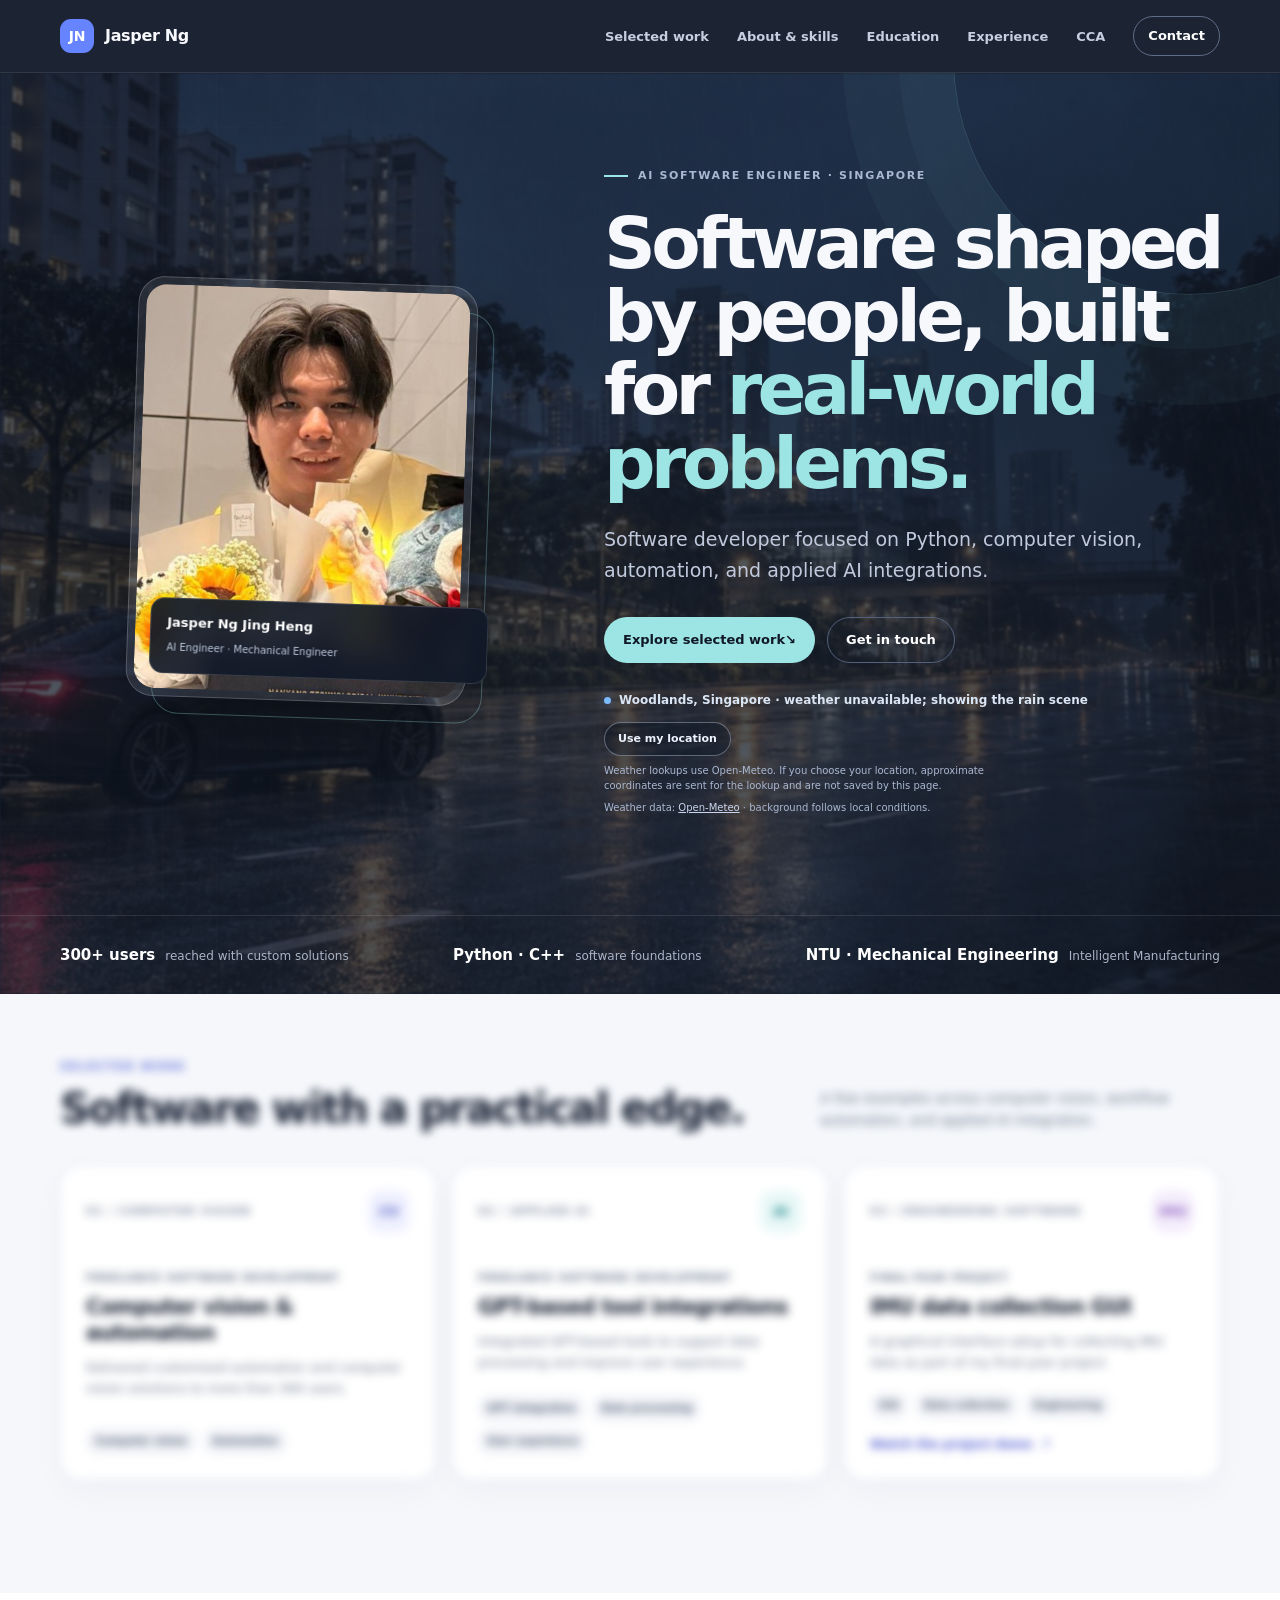
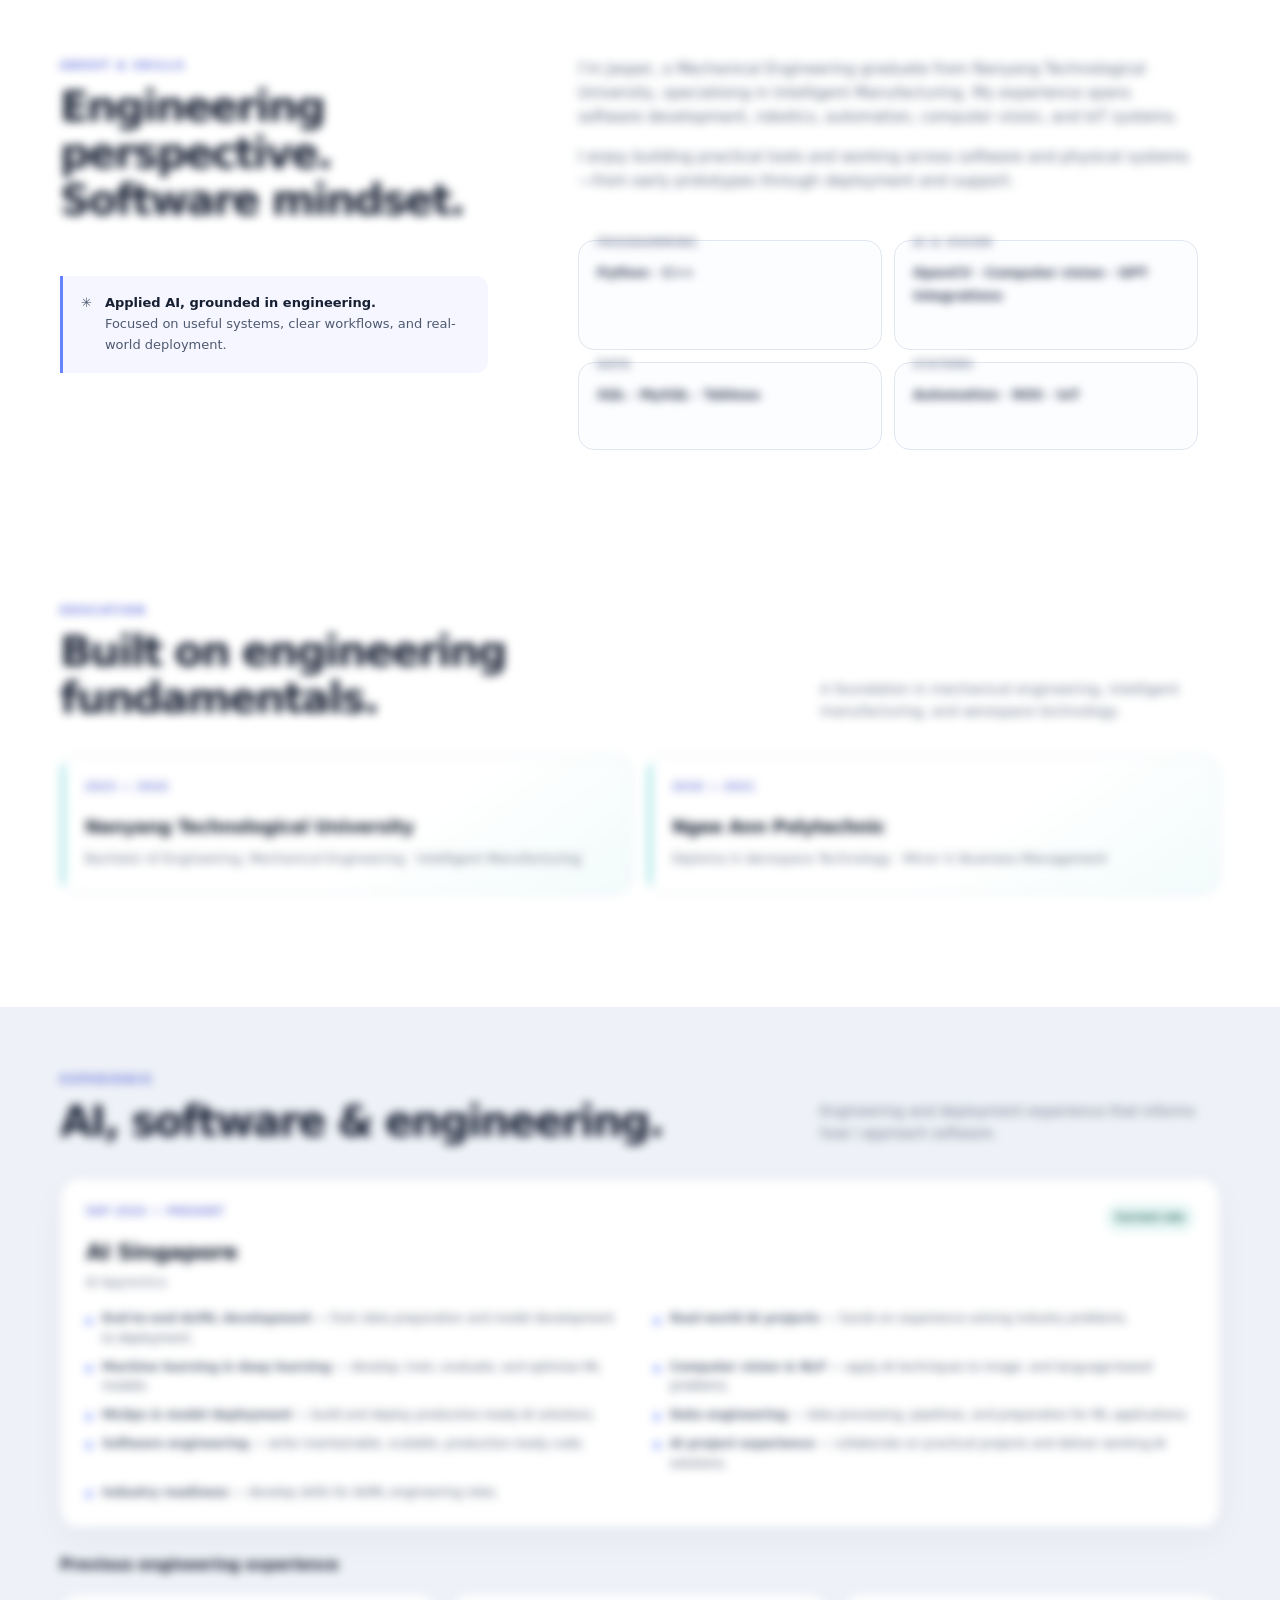
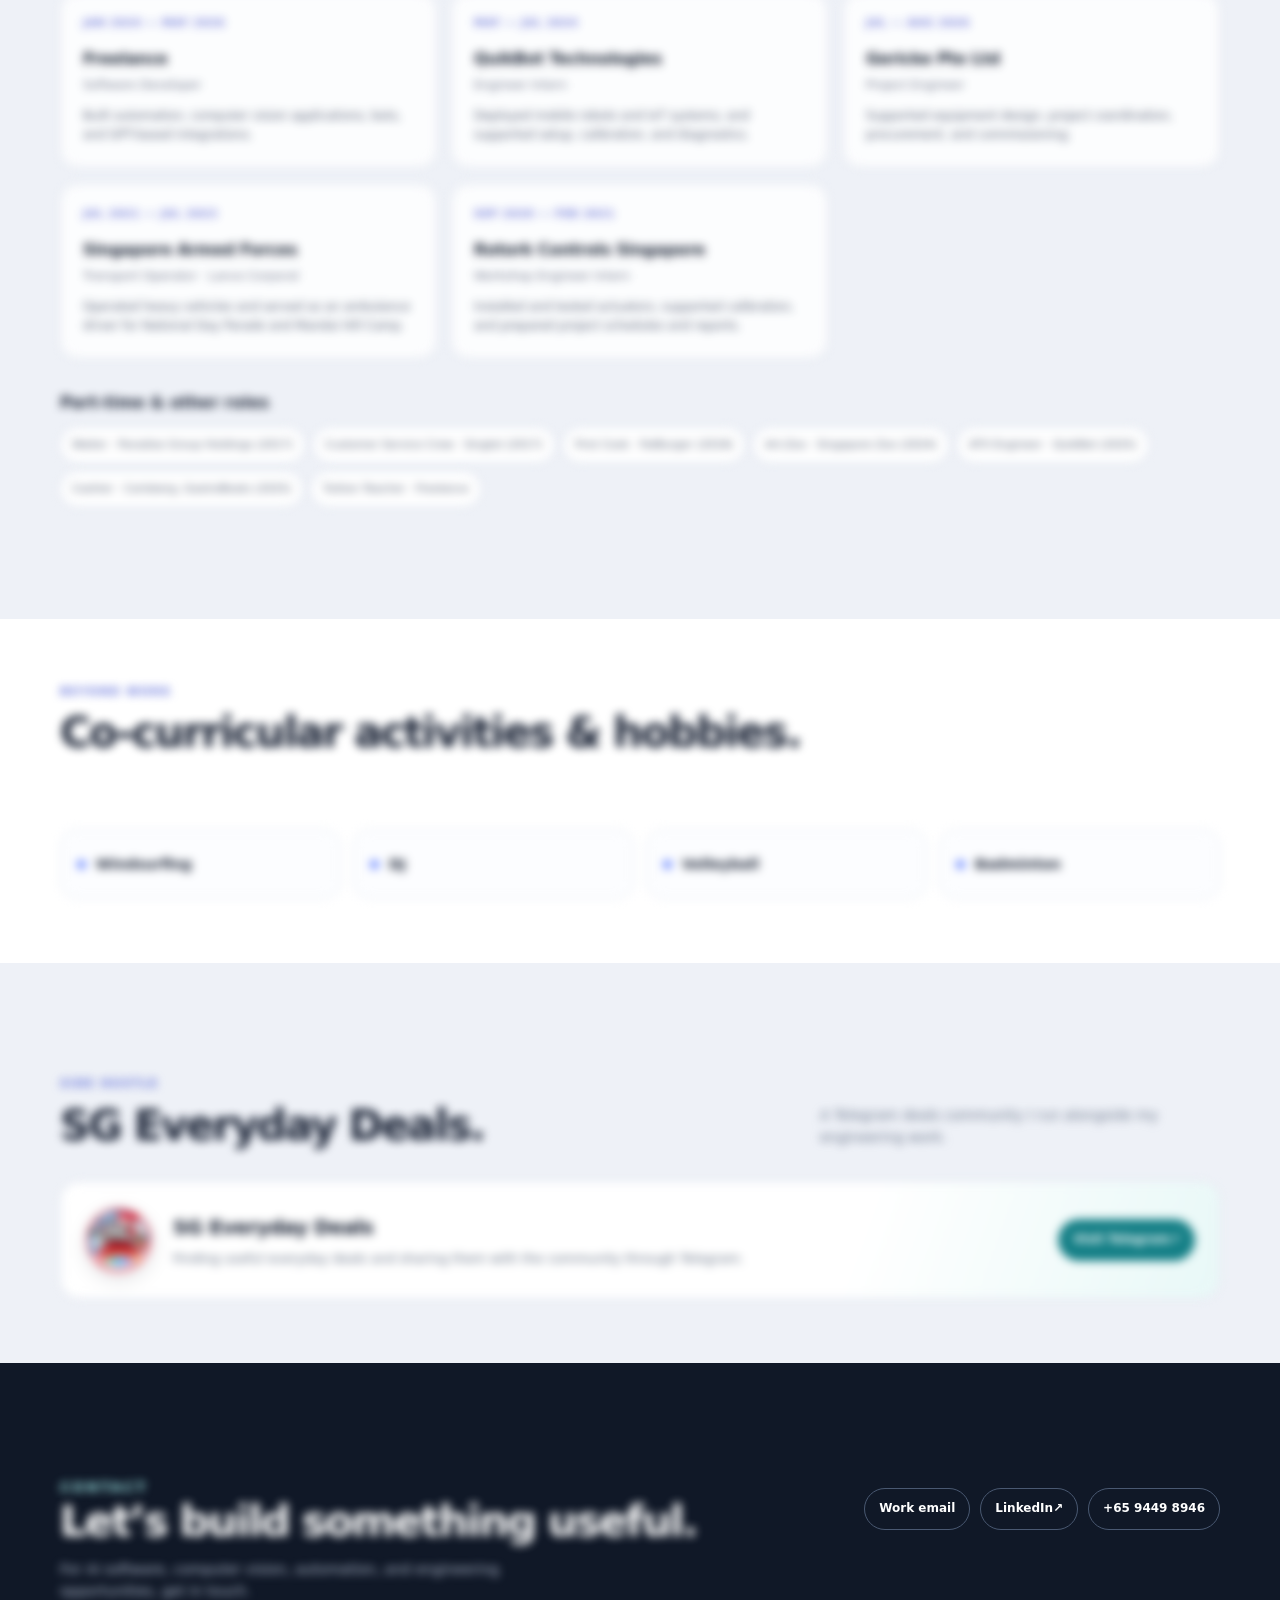
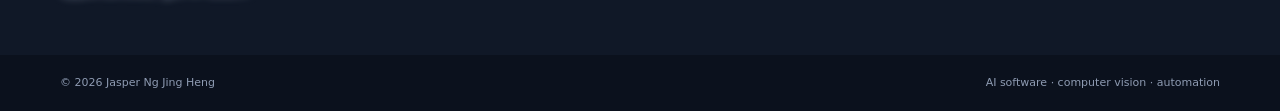
==== index.html @ f223d70e "Update portfolio with Woodlands weather video backgrounds" ====
<!doctype html>
<html lang="en">
<head>
  <meta charset="utf-8">
  <meta name="viewport" content="width=device-width, initial-scale=1">
  <meta name="description" content="Jasper Ng Jing Heng — software developer focused on Python, computer vision, automation, and applied AI.">
  <meta name="theme-color" content="#101827">
  <title>Jasper Ng Jing Heng — AI Software Engineer · Photo-led</title>
  <style>
    :root {
      color-scheme: light;
      --ink: #172033;
      --muted: #68748a;
      --paper: #f5f7fb;
      --white: #fff;
      --navy: #101827;
      --navy-soft: #172338;
      --line: #e1e7f0;
      --blue: #6684ff;
      --cyan: #9de5e4;
      --lavender: #d9d9ff;
      --radius: 22px;
      --max: 1160px;
      font-family: Inter, ui-sans-serif, system-ui, -apple-system, BlinkMacSystemFont, "Segoe UI", sans-serif;
    }
    * { box-sizing: border-box; }
    html { scroll-behavior: smooth; scroll-padding-top: 88px; }
    body { margin: 0; background: var(--paper); color: var(--ink); line-height: 1.6; }
    a { color: inherit; }
    a:focus-visible, button:focus-visible { outline: 3px solid #8499ff; outline-offset: 4px; border-radius: 5px; }
    .skip-link { position: fixed; z-index: 20; top: 10px; left: 10px; padding: 10px 14px; background: var(--white); color: var(--ink); transform: translateY(-160%); }
    .skip-link:focus { transform: translateY(0); }
    .wrap { width: min(var(--max), calc(100% - 48px)); margin-inline: auto; }
    .site-header { position: sticky; top: 0; z-index: 10; background: rgb(16 24 39 / 95%); color: #f7f8fc; border-bottom: 1px solid rgb(255 255 255 / 9%); backdrop-filter: blur(14px); }
    .nav-row { min-height: 72px; display: flex; align-items: center; justify-content: space-between; gap: 24px; }
    .brand { display: inline-flex; align-items: center; gap: 11px; text-decoration: none; font-weight: 750; letter-spacing: -.02em; }
    .brand-mark { display: grid; width: 34px; height: 34px; place-items: center; border-radius: 11px; background: var(--blue); color: white; font-size: 14px; transition: transform .22s ease, box-shadow .22s ease; }
    .brand:hover .brand-mark, .brand:focus-visible .brand-mark { transform: rotate(-8deg) scale(1.08); box-shadow: 0 7px 16px rgb(102 132 255 / 35%); }
    .nav-links { display: flex; align-items: center; gap: 28px; list-style: none; margin: 0; padding: 0; }
    .nav-links a { position: relative; display: inline-block; color: #c6cfdf; text-decoration: none; font-size: 13px; font-weight: 600; transition: color .2s ease, transform .2s ease, border-color .2s ease, background-color .2s ease, box-shadow .2s ease; }
    .nav-links a:not(.nav-contact)::after { position: absolute; right: 0; bottom: -7px; left: 0; height: 2px; border-radius: 2px; background: var(--cyan); content: ""; transform: scaleX(0); transform-origin: left; transition: transform .24s cubic-bezier(.2,.75,.25,1); }
    .nav-links a:hover, .nav-links a:focus-visible { color: white; transform: translateY(-1px); }
    .nav-links a:not(.nav-contact):hover::after, .nav-links a:not(.nav-contact):focus-visible::after { transform: scaleX(1); }
    .nav-links .nav-contact { color: white; border: 1px solid #5c6c89; padding: 9px 14px; border-radius: 999px; }
    .nav-links .nav-contact:hover { border-color: var(--cyan); background: rgb(157 229 228 / 9%); box-shadow: 0 7px 18px rgb(0 0 0 / 18%); }
    .menu-toggle { display: none; padding: 9px 13px; color: white; background: transparent; border: 1px solid #5c6c89; border-radius: 999px; font: inherit; font-size: 13px; font-weight: 700; transition: transform .2s ease, border-color .2s ease, background-color .2s ease; }
    .menu-toggle:hover { transform: translateY(-2px); border-color: var(--cyan); background: rgb(157 229 228 / 9%); }
    .menu-toggle:active { transform: scale(.96); }
    .menu-toggle[aria-expanded="true"] { border-color: var(--cyan); background: rgb(157 229 228 / 12%); }

    .hero { position: relative; overflow: hidden; color: #f7f8fc; background: linear-gradient(135deg, #0d1627 0%, #121e32 54%, #101827 100%); }
    .hero-video { position: absolute; z-index: 0; inset: 0; width: 100%; height: 100%; object-fit: cover; object-position: center 56%; opacity: .46; filter: saturate(.78) brightness(.62) contrast(.92) blur(1px); transform: none; pointer-events: none; transition: opacity .6s ease; }
    .hero-video.is-changing { opacity: 0; transition: opacity .45s ease; }
    .hero-weather-scene { position: absolute; z-index: 0; inset: -3%; opacity: 0; background-position: center 54%; background-size: cover; filter: saturate(.84) brightness(.72); transform: none; transition: opacity .65s ease; pointer-events: none; }
    .hero-weather-sun { background-image: url('assets/jasper-woodlands-sun-start.jpg'); }
    .hero-weather-cloud { background-image: url('assets/jasper-woodlands-cloud-start.jpg'); }
    .hero-weather-rain { background-image: url('assets/jasper-woodlands-rain-start.jpg'); }
    .hero[data-weather-scene="sun"] .hero-weather-sun, .hero[data-weather-scene="cloud"] .hero-weather-cloud, .hero[data-weather-scene="rain"] .hero-weather-rain { opacity: 0; }
    .weather-tools { display: grid; justify-items: start; gap: 7px; margin-top: 22px; }
    .weather-status { display: inline-flex; align-items: center; gap: 8px; min-height: 30px; color: #dbe6f5; font-size: 12px; font-weight: 650; }
    .weather-status::before { width: 7px; height: 7px; border-radius: 50%; background: var(--cyan); box-shadow: 0 0 12px rgb(157 229 228 / 75%); content: ""; }
    .weather-status[data-condition="rain"]::before { background: #7dbbff; box-shadow: 0 0 12px rgb(125 187 255 / 75%); }
    .weather-location { min-height: 34px; padding: 0 13px; border: 1px solid rgb(206 221 243 / 38%); border-radius: 999px; color: #eef4ff; background: rgb(16 24 39 / 42%); font: inherit; font-size: 11px; font-weight: 700; cursor: pointer; transition: border-color .2s ease, background .2s ease, transform .2s ease; }
    .weather-location:hover:not(:disabled) { transform: translateY(-2px); border-color: var(--cyan); background: rgb(157 229 228 / 10%); }
    .weather-location:disabled { opacity: .72; cursor: wait; }
    .weather-note, .weather-credit { max-width: 420px; margin: 0; color: #aab8d2; font-size: 10px; line-height: 1.5; }
    .weather-credit a { color: #c7d5ee; }
    .hero::before { position: absolute; z-index: 2; content: ""; width: 470px; height: 470px; right: -145px; top: -250px; border: 1px solid rgb(157 229 228 / 17%); border-radius: 50%; box-shadow: 0 0 0 54px rgb(157 229 228 / 3%), 0 0 0 110px rgb(157 229 228 / 3%); pointer-events: none; }
    .hero::after { position: absolute; z-index: 2; inset: 0; background-image: linear-gradient(rgb(255 255 255 / 4%) 1px, transparent 1px), linear-gradient(90deg, rgb(255 255 255 / 4%) 1px, transparent 1px); background-size: 54px 54px; -webkit-mask-image: linear-gradient(90deg, #000 0%, transparent 86%); mask-image: linear-gradient(90deg, #000 0%, transparent 86%); content: ""; opacity: .32; pointer-events: none; }
    .hero-ambient { position: absolute; z-index: 2; inset: 0; overflow: hidden; pointer-events: none; }
    .hero-ambient::before, .hero-ambient::after { position: absolute; display: block; border-radius: 50%; filter: blur(34px); content: ""; will-change: transform; }
    .hero-ambient::before { top: -5%; left: -15%; width: min(64vw, 760px); aspect-ratio: 1; background: radial-gradient(circle, rgb(62 128 255 / 46%) 0%, rgb(62 128 255 / 23%) 34%, transparent 70%); animation: blue-glow-drift 11s ease-in-out infinite alternate; }
    .hero-ambient::after { top: -28%; right: -9%; width: min(56vw, 660px); aspect-ratio: 1; background: radial-gradient(circle, rgb(65 223 210 / 38%) 0%, rgb(65 223 210 / 18%) 34%, transparent 70%); animation: teal-glow-drift 14s ease-in-out infinite alternate; }
    @keyframes blue-glow-drift { from { transform: translate3d(-3%, -2%, 0) scale(.92); } to { transform: translate3d(15%, 9%, 0) scale(1.08); } }
    @keyframes teal-glow-drift { from { transform: translate3d(4%, -2%, 0) scale(1.06); } to { transform: translate3d(-17%, 12%, 0) scale(.9); } }
    .hero-grid { position: relative; z-index: 3; display: grid; grid-template-columns: 1.25fr .75fr; align-items: center; gap: 60px; padding-block: 94px 100px; }
    .eyebrow { display: flex; align-items: center; gap: 10px; margin: 0 0 22px; color: #aab8d2; font-size: 11px; font-weight: 800; letter-spacing: .15em; text-transform: uppercase; }
    .eyebrow::before { content: ""; width: 24px; height: 2px; background: var(--cyan); }
    h1 { max-width: 720px; margin: 0; font-size: clamp(42px, 6vw, 72px); line-height: 1.02; letter-spacing: -.065em; }
    h1 span { color: var(--cyan); }
    .hero-copy { max-width: 610px; margin: 24px 0 0; color: #c1cadd; font-size: clamp(16px, 1.8vw, 19px); }
    .hero-actions { display: flex; flex-wrap: wrap; gap: 12px; margin-top: 32px; }
    .button { display: inline-flex; align-items: center; justify-content: center; min-height: 46px; padding: 0 18px; border: 1px solid transparent; border-radius: 999px; text-decoration: none; font-size: 13px; font-weight: 750; transition: transform .2s cubic-bezier(.2,.75,.25,1), background .2s ease, box-shadow .2s ease; }
    .button:hover, .button:focus-visible { transform: translateY(-3px); box-shadow: 0 10px 24px rgb(0 0 0 / 18%); }
    .button:active { transform: translateY(1px) scale(.97); box-shadow: none; }
    .button-primary { color: #101827; background: var(--cyan); }
    .button-primary:hover { background: #c3f2ef; }
    .button-secondary { color: white; border-color: #53627d; }
    .button-secondary:hover { background: #1b2941; }
    .hero-art { min-height: 340px; display: grid; place-items: center; position: relative; }
    .portrait-card { position: relative; z-index: 1; width: min(280px, 86%); height: 345px; padding: 7px; border: 1px solid rgb(255 255 255 / 20%); border-radius: 27px; background: rgb(255 255 255 / 9%); box-shadow: 0 30px 80px rgb(0 0 0 / 30%); transform: rotate(2deg); transition: transform .42s cubic-bezier(.2,.75,.25,1), box-shadow .42s ease; }
    .portrait-card:hover { transform: translateY(-6px) rotate(0); box-shadow: 0 38px 90px rgb(0 0 0 / 38%); }
    .portrait-card img { width: 100%; height: 100%; display: block; border-radius: 21px; object-fit: cover; object-position: center 30%; }
    .portrait-card::before { position: absolute; z-index: -1; content: ""; inset: 25px -18px -18px 25px; border: 1px solid rgb(157 229 228 / 30%); border-radius: 27px; }
    .portrait-caption { position: absolute; right: -22px; bottom: 22px; left: 22px; padding: 14px 16px; border: 1px solid rgb(255 255 255 / 15%); border-radius: 14px; color: white; background: rgb(16 24 39 / 91%); backdrop-filter: blur(10px); }
    .portrait-caption strong { display: block; font-size: 13px; }
    .portrait-caption span { color: #bdc8db; font-size: 10px; }
    .hero-foot { position: relative; z-index: 3; border-top: 1px solid rgb(255 255 255 / 10%); }
    .hero-foot-inner { min-height: 78px; display: flex; flex-wrap: wrap; align-items: center; justify-content: space-between; gap: 10px 24px; color: #aab5c8; font-size: 12px; }
    .hero-foot strong { color: white; font-size: 15px; }
    .hero-foot-item { display: flex; align-items: baseline; gap: 10px; }

    main section { padding-block: 88px; }
    .section-heading { display: flex; align-items: end; justify-content: space-between; gap: 28px; margin-bottom: 32px; }
    .section-kicker { margin: 0 0 9px; color: #5868d9; font-size: 11px; font-weight: 800; letter-spacing: .15em; text-transform: uppercase; }
    h2 { margin: 0; color: var(--ink); font-size: clamp(30px, 4vw, 42px); line-height: 1.12; letter-spacing: -.045em; }
    .section-intro { max-width: 400px; margin: 0; color: var(--muted); font-size: 14px; }
    .work-section { background: var(--paper); }
    .project-grid { display: grid; grid-template-columns: repeat(3, 1fr); gap: 16px; }
    .project-card { min-height: 304px; display: flex; flex-direction: column; padding: 25px; border: 1px solid var(--line); border-radius: var(--radius); background: var(--white); box-shadow: 0 12px 36px rgb(23 32 51 / 3%); }
    .project-card:hover { transform: translateY(-4px); box-shadow: 0 22px 44px rgb(23 32 51 / 8%); }
    .project-top { display: flex; align-items: center; justify-content: space-between; gap: 16px; margin-bottom: 38px; }
    .project-number { color: #7f8aa0; font-size: 11px; font-weight: 800; letter-spacing: .1em; }
    .project-symbol { display: grid; width: 42px; height: 42px; place-items: center; border-radius: 14px; color: #4855bf; background: #eff0ff; font-size: 13px; font-weight: 850; transition: transform .24s cubic-bezier(.2,.75,.25,1), box-shadow .24s ease; }
    .project-card:hover .project-symbol { transform: rotate(-7deg) scale(1.08); box-shadow: 0 7px 15px rgb(23 32 51 / 10%); }
    .project-card:nth-child(2) .project-symbol { color: #147f86; background: #e8f8f7; }
    .project-card:nth-child(3) .project-symbol { color: #8a59bd; background: #f4edfc; }
    .project-type { margin: 0 0 8px; color: #5e6b82; font-size: 10px; font-weight: 800; letter-spacing: .12em; text-transform: uppercase; }
    .project-card h3 { margin: 0; font-size: 21px; line-height: 1.24; letter-spacing: -.035em; }
    .project-card p.description { margin: 12px 0 19px; color: var(--muted); font-size: 13px; }
    .tags { display: flex; flex-wrap: wrap; gap: 7px; margin-top: auto; }
    .tag { padding: 5px 9px; border-radius: 999px; background: #f1f3f8; color: #4f5a70; font-size: 10px; font-weight: 700; }
    .project-link { display: inline-flex; align-items: center; gap: 8px; align-self: flex-start; margin-top: 17px; color: #4c5ad2; text-decoration: none; font-size: 12px; font-weight: 800; transition: color .18s ease, transform .18s ease; }
    .project-link:hover, .project-link:focus-visible { transform: translateX(3px); }
    .project-link:hover { text-decoration: underline; text-underline-offset: 3px; }

    .about-section { background: var(--white); }
    .about-grid { display: grid; grid-template-columns: .8fr 1.2fr; gap: 90px; align-items: start; }
    .about-copy { max-width: 620px; }
    .about-copy p { margin: 0 0 16px; color: #606c80; font-size: 15px; }
    .about-note { display: flex; align-items: flex-start; gap: 13px; margin-top: 28px; padding: 17px 18px; border-left: 3px solid var(--blue); border-radius: 0 12px 12px 0; background: #f5f6ff; color: #4f5a70; font-size: 13px; }
    .about-note strong { color: var(--ink); }
    .skills { display: grid; grid-template-columns: repeat(2, 1fr); gap: 12px; margin-top: 23px; }
    .skill-group { padding: 18px; border: 1px solid var(--line); border-radius: 16px; background: #fcfdff; }
    .skill-group h3 { margin: 0 0 10px; color: #66728a; font-size: 10px; font-weight: 850; letter-spacing: .12em; text-transform: uppercase; }
    .skill-group p { margin: 0; color: #28334a; font-size: 13px; font-weight: 650; line-height: 1.8; }

    .education-section { background: #fff; }
    .education-grid { display: grid; grid-template-columns: repeat(2, minmax(0, 1fr)); gap: 14px; margin-top: 25px; }
    .education-card { position: relative; overflow: hidden; padding: 24px; border: 1px solid var(--line); border-radius: 18px; background: linear-gradient(145deg, #fff 58%, #f2fbfb); }
    .education-card::before { position: absolute; inset: 0 auto 0 0; width: 4px; background: var(--cyan); content: ""; }
    .education-date { margin: 0 0 18px; color: #6673d7; font-size: 10px; font-weight: 850; letter-spacing: .1em; text-transform: uppercase; }
    .education-card h3 { margin: 0; font-size: 18px; letter-spacing: -.025em; }
    .education-card p:last-child { margin: 7px 0 0; color: #606c80; font-size: 13px; }

    .side-hustle-section { background: #eef1f7; }
    .side-hustle-card { display: grid; grid-template-columns: auto 1fr auto; align-items: center; gap: 20px; margin-top: 24px; padding: 24px; border: 1px solid #dfe5ef; border-radius: 20px; background: linear-gradient(110deg, #fff 0%, #fff 68%, #e8f8f7 100%); }
    .side-hustle-logo { display: block; width: 68px; height: 68px; border: 1px solid #e3e8ef; border-radius: 50%; object-fit: cover; background: #fff; box-shadow: 0 6px 18px rgb(23 32 51 / 12%); transition: transform .3s cubic-bezier(.2,.75,.25,1); }
    .side-hustle-card:hover .side-hustle-logo { transform: rotate(-6deg) scale(1.06); }
    .side-hustle-card h3 { margin: 0; font-size: 20px; letter-spacing: -.03em; }
    .side-hustle-card p { max-width: 590px; margin: 6px 0 0; color: #606c80; font-size: 13px; }
    .side-hustle-link { display: inline-flex; align-items: center; min-height: 42px; padding: 0 15px; border-radius: 999px; color: white; background: #147f86; text-decoration: none; font-size: 12px; font-weight: 800; white-space: nowrap; transition: transform .2s ease, background .2s ease, box-shadow .2s ease; }
    .side-hustle-link:hover, .side-hustle-link:focus-visible { transform: translateY(-3px); background: #106a70; box-shadow: 0 9px 18px rgb(20 127 134 / 25%); }
    .side-hustle-link:active { transform: translateY(1px) scale(.97); }

    .scroll-reveal { opacity: 0; translate: 0 28px; rotate: x -7deg; filter: blur(5px); transform-origin: center; backface-visibility: hidden; transition: opacity .48s ease, translate .62s cubic-bezier(.2,.75,.25,1), rotate .62s cubic-bezier(.2,.75,.25,1), filter .48s ease; transition-delay: var(--reveal-delay, 0ms); }
    .scroll-reveal[data-reveal-state="visible"] { opacity: 1; translate: 0 0; rotate: x 0deg; filter: blur(0); }
    .scroll-reveal[data-reveal-state="exit-up"] { opacity: 0; translate: 0 -24px; rotate: x 6deg; filter: blur(5px); }
    .scroll-reveal[data-reveal-state="exit-down"] { opacity: 0; translate: 0 24px; rotate: x -6deg; filter: blur(5px); }
    .project-card, .education-card, .current-role, .experience-card, .cca-item, .side-hustle-card { transition: transform .24s cubic-bezier(.2,.75,.25,1), box-shadow .24s ease, border-color .24s ease, background-color .24s ease; }
    .project-card:hover, .project-card:focus-within, .education-card:hover, .education-card:focus-within, .current-role:hover, .current-role:focus-within, .experience-card:hover, .experience-card:focus-within, .cca-item:hover, .side-hustle-card:hover, .side-hustle-card:focus-within { transform: translateY(-4px); border-color: #b8c8e2; box-shadow: 0 18px 40px rgb(23 32 51 / 11%); }
    .scroll-reveal:hover, .scroll-reveal:focus-within { transition-delay: 0ms; }
    .project-card:hover.scroll-reveal[data-reveal-state="visible"], .project-card:focus-within.scroll-reveal[data-reveal-state="visible"], .education-card:hover.scroll-reveal[data-reveal-state="visible"], .education-card:focus-within.scroll-reveal[data-reveal-state="visible"], .current-role:hover.scroll-reveal[data-reveal-state="visible"], .current-role:focus-within.scroll-reveal[data-reveal-state="visible"], .experience-card:hover.scroll-reveal[data-reveal-state="visible"], .experience-card:focus-within.scroll-reveal[data-reveal-state="visible"], .cca-item:hover.scroll-reveal[data-reveal-state="visible"], .side-hustle-card:hover.scroll-reveal[data-reveal-state="visible"], .side-hustle-card:focus-within.scroll-reveal[data-reveal-state="visible"] { transform: translateY(-4px); }

    .experience-section { background: #eef1f7; }
    .experience-list { display: grid; grid-template-columns: repeat(3, 1fr); gap: 14px; }
    .experience-card { padding: 22px; border: 1px solid #e0e5ef; border-radius: 18px; background: rgb(255 255 255 / 82%); }
    .experience-date { margin: 0 0 15px; color: #6673d7; font-size: 10px; font-weight: 850; letter-spacing: .1em; text-transform: uppercase; }
    .experience-card h3 { margin: 0; font-size: 16px; letter-spacing: -.02em; }
    .experience-role { margin: 4px 0 10px; color: #6b768a; font-size: 12px; }
    .experience-card p:last-child { margin-bottom: 0; color: #515e73; font-size: 12px; }
    .current-role { margin-bottom: 25px; padding: 25px; border: 1px solid #dfe5ef; border-radius: 20px; background: #fff; box-shadow: 0 12px 36px rgb(23 32 51 / 4%); }
    .current-role-header { display: flex; align-items: start; justify-content: space-between; gap: 18px; margin-bottom: 17px; }
    .current-role h3 { margin: 0; font-size: 22px; letter-spacing: -.03em; }
    .current-role .experience-role { margin-bottom: 0; }
    .current-badge { padding: 6px 10px; border-radius: 999px; color: #275f5b; background: #e4f6f3; font-size: 10px; font-weight: 800; white-space: nowrap; }
    .scope-list { display: grid; grid-template-columns: repeat(2, minmax(0, 1fr)); gap: 10px 28px; margin: 0; padding: 0; list-style: none; }
    .scope-list li { position: relative; padding-left: 16px; color: #515e73; font-size: 12px; }
    .scope-list li::before { position: absolute; top: .68em; left: 0; width: 6px; height: 6px; border-radius: 50%; background: #6684ff; content: ""; }
    .history-heading { margin: 0 0 15px; font-size: 15px; }
    .other-roles { margin-top: 31px; }
    .other-roles h3 { margin: 0 0 12px; font-size: 16px; }
    .other-role-list { display: flex; flex-wrap: wrap; gap: 8px; margin: 0; padding: 0; list-style: none; }
    .other-role-list li { padding: 8px 11px; border: 1px solid #dce2ec; border-radius: 999px; color: #4f5a70; background: #fff; font-size: 11px; }
    .cca-section { background: #fff; }
    .cca-grid { display: grid; grid-template-columns: repeat(4, 1fr); gap: 12px; margin-top: 25px; }
    .cca-item { display: flex; align-items: center; gap: 10px; min-height: 70px; padding: 16px; border: 1px solid var(--line); border-radius: 16px; background: #fcfdff; font-size: 14px; font-weight: 700; }
    .cca-dot { width: 9px; height: 9px; flex: 0 0 9px; border-radius: 50%; background: var(--blue); transition: transform .2s ease, box-shadow .2s ease; }
    .cca-item:hover .cca-dot { transform: scale(1.35); box-shadow: 0 0 0 5px rgb(102 132 255 / 13%); }
    .back-to-top { position: fixed; z-index: 20; right: 24px; bottom: 24px; display: grid; width: 54px; height: 54px; place-items: center; border: 1px solid transparent; border-radius: 50%; color: #e9ffff; background: linear-gradient(145deg, rgb(32 49 75 / 97%), rgb(13 21 36 / 97%)) padding-box, linear-gradient(145deg, var(--cyan), #6684ff) border-box; box-shadow: 0 9px 28px rgb(16 24 39 / 28%), inset 0 1px 0 rgb(255 255 255 / 18%); cursor: pointer; transition: transform .24s cubic-bezier(.2,.75,.25,1), box-shadow .24s ease, filter .24s ease; }
    .back-to-top::before { position: absolute; inset: -5px; border: 1px solid rgb(157 229 228 / 30%); border-radius: inherit; content: ""; opacity: .65; transform: scale(.94); transition: transform .24s ease, opacity .24s ease; }
    .back-to-top-icon { width: 21px; height: 21px; fill: none; stroke: currentColor; stroke-width: 1.8; stroke-linecap: round; stroke-linejoin: round; transition: transform .24s cubic-bezier(.2,.75,.25,1); }
    .back-to-top[hidden] { display: none; }
    .back-to-top:hover, .back-to-top:focus-visible { filter: brightness(1.22); transform: translateY(-4px); box-shadow: 0 15px 34px rgb(16 24 39 / 36%), 0 0 22px rgb(157 229 228 / 24%); }
    .back-to-top:hover::before, .back-to-top:focus-visible::before { opacity: 1; transform: scale(1.08); }
    .back-to-top:hover .back-to-top-icon, .back-to-top:focus-visible .back-to-top-icon { transform: translateY(-2px); }
    .back-to-top:active { transform: translateY(1px) scale(.94); }

    .contact-section { padding-block: 76px; color: white; background: var(--navy); }
    .contact-grid { display: flex; align-items: center; justify-content: space-between; gap: 40px; }
    .contact-section .section-kicker { color: var(--cyan); }
    .contact-section h2 { color: white; }
    .contact-section p { max-width: 490px; margin: 13px 0 0; color: #b9c4d7; font-size: 14px; }
    .contact-actions { display: flex; flex-wrap: wrap; gap: 10px; }
    .contact-actions a { display: inline-flex; align-items: center; min-height: 42px; padding: 0 14px; border: 1px solid #495871; border-radius: 999px; color: white; text-decoration: none; font-size: 12px; font-weight: 700; transition: transform .2s ease, border-color .2s ease, color .2s ease, background-color .2s ease, box-shadow .2s ease; }
    .contact-actions a:hover, .contact-actions a:focus-visible { transform: translateY(-3px); border-color: var(--cyan); color: var(--cyan); background: rgb(157 229 228 / 7%); box-shadow: 0 8px 20px rgb(0 0 0 / 18%); }
    .contact-actions a:active { transform: translateY(1px) scale(.97); }
    footer { padding-block: 19px; color: #8e9bb2; background: #0b111d; font-size: 11px; }
    .footer-inner { display: flex; justify-content: space-between; gap: 20px; }

    @media (prefers-reduced-motion: reduce) {
      .hero-ambient::before, .hero-ambient::after { animation: none; transform: none; }
      .hero-video { display: none; }
    }

    @media (max-width: 850px) {
      .hero-grid { grid-template-columns: 1fr .72fr; gap: 20px; padding-block: 76px 80px; }
      .hero-art { min-height: 300px; }
      .project-grid { grid-template-columns: repeat(2, 1fr); }
      .project-card:last-child { grid-column: 1 / -1; min-height: 265px; }
      .about-grid { gap: 40px; }
      .education-grid { grid-template-columns: 1fr; }
      .experience-list { grid-template-columns: 1fr; }
      .experience-card { display: grid; grid-template-columns: 145px 1fr; column-gap: 18px; }
      .experience-date { grid-row: span 3; }
    }
    @media (max-width: 640px) {
      html { scroll-padding-top: 74px; }
      .wrap { width: min(100% - 34px, var(--max)); }
      .nav-row { min-height: 66px; }
      .menu-toggle { display: inline-flex; }
      .nav-links { position: absolute; top: 65px; left: 0; right: 0; display: none; align-items: stretch; gap: 0; padding: 8px 17px 17px; background: #101827; border-bottom: 1px solid rgb(255 255 255 / 10%); }
      .nav-links[data-open="true"] { display: flex; flex-direction: column; }
      .nav-links li a { display: block; padding: 12px 3px; }
      .nav-links .nav-contact { display: inline-block; margin-top: 5px; padding: 9px 14px; }
      .hero-grid { grid-template-columns: 1fr; gap: 15px; padding-block: 66px 35px; }
      .hero-art { min-height: 270px; }
      .portrait-card { width: 230px; height: 290px; }
      .portrait-caption { right: -16px; bottom: 18px; left: 17px; }
      .hero-art { order: -1; }
      .hero-foot-inner { justify-content: flex-start; padding-block: 16px; }
      .hero-foot-item { width: calc(50% - 12px); display: block; }
      .hero-foot-item strong { display: block; }
      main section { padding-block: 64px; }
      .section-heading { display: block; }
      .section-intro { margin-top: 13px; }
      .project-grid { grid-template-columns: 1fr; }
      .project-card, .project-card:last-child { grid-column: auto; min-height: 270px; }
      .project-top { margin-bottom: 29px; }
      .about-grid { grid-template-columns: 1fr; gap: 23px; }
      .side-hustle-card { grid-template-columns: auto 1fr; gap: 14px; padding: 19px; }
      .side-hustle-link { grid-column: 1 / -1; justify-content: center; }
      .skills { grid-template-columns: 1fr; }
      .experience-card { display: block; }
      .contact-grid { align-items: flex-start; flex-direction: column; gap: 24px; }
      .footer-inner { flex-direction: column; gap: 4px; }
    }
    @media (min-width: 641px) {
      .hero-grid { grid-template-columns: .88fr 1.12fr; }
      .hero-art { grid-column: 1; grid-row: 1; min-height: 430px; }
      .hero-grid > div:first-child { grid-column: 2; grid-row: 1; }
      .portrait-card { width: min(340px, 92%); height: 420px; }
    }
    @media (max-width: 850px) and (min-width: 641px) {
      .hero-grid { grid-template-columns: .78fr 1.22fr; }
      .portrait-card { width: min(270px, 92%); height: 360px; }
    }
    @media (max-width: 850px) { .cca-grid { grid-template-columns: repeat(2, 1fr); } }
    @media (max-width: 640px) {
      .current-role { padding: 20px; }
      .current-role-header { display: block; }
      .current-badge { display: inline-block; margin-top: 10px; }
      .scope-list { grid-template-columns: 1fr; }
      .cca-grid { grid-template-columns: 1fr 1fr; }
      .back-to-top { right: 15px; bottom: 15px; width: 48px; height: 48px; }
    }
    @media (prefers-reduced-motion: reduce) {
      *, *::before, *::after { scroll-behavior: auto !important; transition-duration: .01ms !important; animation-duration: .01ms !important; }
      .hero-weather-scene { transform: none; }
      .hero-video { opacity: 0 !important; }
      .hero[data-weather-scene="sun"] .hero-weather-sun, .hero[data-weather-scene="cloud"] .hero-weather-cloud, .hero[data-weather-scene="rain"] .hero-weather-rain { opacity: 1; }
    }
  </style>
</head>
<body>
  <a class="skip-link" href="#main">Skip to content</a>
  <header class="site-header">
    <div class="wrap nav-row">
      <a class="brand" href="#top" aria-label="Jasper Ng Jing Heng, home">
        <span class="brand-mark" aria-hidden="true">JN</span>
        <span>Jasper Ng</span>
      </a>
      <button class="menu-toggle" type="button" aria-expanded="false" aria-controls="primary-navigation">Menu</button>
      <nav aria-label="Main navigation">
        <ul class="nav-links" id="primary-navigation" data-open="false">
          <li><a href="#work">Selected work</a></li>
          <li><a href="#about">About &amp; skills</a></li>
          <li><a href="#education">Education</a></li>
          <li><a href="#experience">Experience</a></li>
          <li><a href="#cca">CCA</a></li>
          <li><a class="nav-contact" href="#contact">Contact</a></li>
        </ul>
      </nav>
    </div>
  </header>

  <div id="top" class="hero" data-weather-scene="rain">
    <video class="hero-video" muted loop playsinline preload="metadata" poster="assets/jasper-woodlands-rain-start.jpg" aria-hidden="true" tabindex="-1">
      <source id="hero-video-source" src="assets/weather-rain.mp4?v=2" type="video/mp4">
    </video>
    <div class="hero-weather-scene hero-weather-sun" aria-hidden="true"></div>
    <div class="hero-weather-scene hero-weather-cloud" aria-hidden="true"></div>
    <div class="hero-weather-scene hero-weather-rain" aria-hidden="true"></div>
    <div class="hero-weather-shade" aria-hidden="true"></div>
    <div class="wrap hero-grid">
      <div>
        <p class="eyebrow">AI software engineer · Singapore</p>
        <h1>Software shaped by people, built for <span>real-world problems.</span></h1>
        <p class="hero-copy">Software developer focused on Python, computer vision, automation, and applied AI integrations.</p>
        <div class="hero-actions">
          <a class="button button-primary" href="#work">Explore selected work <span aria-hidden="true">↘</span></a>
          <a class="button button-secondary" href="#contact">Get in touch</a>
        </div>
        <div class="weather-tools" aria-label="Local weather background">
          <div class="weather-status" id="weather-status" data-condition="rain" role="status" aria-live="polite">Woodlands, Singapore · checking current weather…</div>
          <button class="weather-location" id="weather-location" type="button">Use my location</button>
          <p class="weather-note">Weather lookups use Open-Meteo. If you choose your location, approximate coordinates are sent for the lookup and are not saved by this page.</p>
          <p class="weather-credit">Weather data: <a href="https://open-meteo.com/" target="_blank" rel="noopener noreferrer">Open-Meteo</a> · background follows local conditions.</p>
        </div>
      </div>
      <div class="hero-art">
        <div class="portrait-card">
          <img src="images/profile.jpg" alt="Jasper smiling and holding his NTU graduation certificate" width="516" height="688" decoding="async" fetchpriority="high">
          <div class="portrait-caption"><strong>Jasper Ng Jing Heng</strong><span>AI Engineer · Mechanical Engineer</span></div>
        </div>
      </div>
    </div>
    <div class="hero-foot">
      <div class="wrap hero-foot-inner">
        <div class="hero-foot-item"><strong>300+ users</strong><span>reached with custom solutions</span></div>
        <div class="hero-foot-item"><strong>Python · C++</strong><span>software foundations</span></div>
        <div class="hero-foot-item"><strong>NTU · Mechanical Engineering</strong><span>Intelligent Manufacturing</span></div>
      </div>
    </div>
  </div>

  <main id="main">
    <section class="work-section" id="work" aria-labelledby="work-title">
      <div class="wrap">
        <div class="section-heading">
          <div><p class="section-kicker">Selected work</p><h2 id="work-title">Software with a practical edge.</h2></div>
          <p class="section-intro">A few examples across computer vision, workflow automation, and applied AI integration.</p>
        </div>
        <div class="project-grid">
          <article class="project-card">
            <div class="project-top"><span class="project-number">01 / COMPUTER VISION</span><span class="project-symbol" aria-hidden="true">CV</span></div>
            <p class="project-type">Freelance software development</p>
            <h3>Computer vision &amp; automation</h3>
            <p class="description">Delivered customized automation and computer vision solutions to more than 300 users.</p>
            <div class="tags"><span class="tag">Computer vision</span><span class="tag">Automation</span></div>
          </article>
          <article class="project-card">
            <div class="project-top"><span class="project-number">02 / APPLIED AI</span><span class="project-symbol" aria-hidden="true">AI</span></div>
            <p class="project-type">Freelance software development</p>
            <h3>GPT-based tool integrations</h3>
            <p class="description">Integrated GPT-based tools to support data processing and improve user experience.</p>
            <div class="tags"><span class="tag">GPT integration</span><span class="tag">Data processing</span><span class="tag">User experience</span></div>
          </article>
          <article class="project-card">
            <div class="project-top"><span class="project-number">03 / ENGINEERING SOFTWARE</span><span class="project-symbol" aria-hidden="true">IMU</span></div>
            <p class="project-type">Final-year project</p>
            <h3>IMU data collection GUI</h3>
            <p class="description">A graphical interface setup for collecting IMU data as part of my final-year project.</p>
            <div class="tags"><span class="tag">GUI</span><span class="tag">Data collection</span><span class="tag">Engineering</span></div>
            <a class="project-link" href="https://youtube.com/shorts/RctI3QtQyas?feature=share" target="_blank" rel="noopener noreferrer">Watch the project demo <span aria-hidden="true">↗</span></a>
          </article>
        </div>
      </div>
    </section>

    <section class="about-section" id="about" aria-labelledby="about-title">
      <div class="wrap about-grid">
        <div>
          <p class="section-kicker">About &amp; skills</p>
          <h2 id="about-title">Engineering perspective.<br>Software mindset.</h2>
          <div class="about-note"><span aria-hidden="true">✳</span><span><strong>Applied AI, grounded in engineering.</strong><br>Focused on useful systems, clear workflows, and real-world deployment.</span></div>
        </div>
        <div class="about-copy">
          <p>I’m Jasper, a Mechanical Engineering graduate from Nanyang Technological University, specialising in Intelligent Manufacturing. My experience spans software development, robotics, automation, computer vision, and IoT systems.</p>
          <p>I enjoy building practical tools and working across software and physical systems—from early prototypes through deployment and support.</p>
          <div class="skills" aria-label="Technical skills">
            <div class="skill-group"><h3>Programming</h3><p>Python · C++</p></div>
            <div class="skill-group"><h3>AI &amp; vision</h3><p>OpenCV · Computer vision · GPT integrations</p></div>
            <div class="skill-group"><h3>Data</h3><p>SQL · MySQL · Tableau</p></div>
            <div class="skill-group"><h3>Systems</h3><p>Automation · ROS · IoT</p></div>
          </div>
        </div>
      </div>
    </section>

    <section class="education-section" id="education" aria-labelledby="education-title">
      <div class="wrap">
        <div class="section-heading">
          <div><p class="section-kicker">Education</p><h2 id="education-title">Built on engineering fundamentals.</h2></div>
          <p class="section-intro">A foundation in mechanical engineering, intelligent manufacturing, and aerospace technology.</p>
        </div>
        <div class="education-grid">
          <article class="education-card">
            <p class="education-date">2023 — 2026</p>
            <h3>Nanyang Technological University</h3>
            <p>Bachelor of Engineering, Mechanical Engineering · Intelligent Manufacturing</p>
          </article>
          <article class="education-card">
            <p class="education-date">2018 — 2021</p>
            <h3>Ngee Ann Polytechnic</h3>
            <p>Diploma in Aerospace Technology · Minor in Business Management</p>
          </article>
        </div>
      </div>
    </section>

    <section class="experience-section" id="experience" aria-labelledby="experience-title">
      <div class="wrap">
        <div class="section-heading">
          <div><p class="section-kicker">Experience</p><h2 id="experience-title">AI, software &amp; engineering.</h2></div>
          <p class="section-intro">Engineering and deployment experience that informs how I approach software.</p>
        </div>
        <article class="current-role">
          <div class="current-role-header">
            <div><p class="experience-date">Sep 2026 — Present</p><h3>AI Singapore</h3><p class="experience-role">AI Apprentice</p></div>
            <span class="current-badge">Current role</span>
          </div>
          <ul class="scope-list">
            <li><strong>End-to-end AI/ML development</strong> — from data preparation and model development to deployment.</li>
            <li><strong>Real-world AI projects</strong> — hands-on experience solving industry problems.</li>
            <li><strong>Machine learning &amp; deep learning</strong> — develop, train, evaluate, and optimise ML models.</li>
            <li><strong>Computer vision &amp; NLP</strong> — apply AI techniques to image- and language-based problems.</li>
            <li><strong>MLOps &amp; model deployment</strong> — build and deploy production-ready AI solutions.</li>
            <li><strong>Data engineering</strong> — data processing, pipelines, and preparation for ML applications.</li>
            <li><strong>Software engineering</strong> — write maintainable, scalable, production-ready code.</li>
            <li><strong>AI project experience</strong> — collaborate on practical projects and deliver working AI solutions.</li>
            <li><strong>Industry readiness</strong> — develop skills for AI/ML engineering roles.</li>
          </ul>
        </article>
        <h3 class="history-heading">Previous engineering experience</h3>
        <div class="experience-list">
          <article class="experience-card">
            <p class="experience-date">Jan 2024 — May 2026</p>
            <h3>Freelance</h3><p class="experience-role">Software Developer</p>
            <p>Built automation, computer vision applications, bots, and GPT-based integrations.</p>
          </article>
          <article class="experience-card">
            <p class="experience-date">May — Jul 2024</p>
            <h3>QuikBot Technologies</h3><p class="experience-role">Engineer Intern</p>
            <p>Deployed mobile robots and IoT systems, and supported setup, calibration, and diagnostics.</p>
          </article>
          <article class="experience-card">
            <p class="experience-date">Jul — Aug 2026</p>
            <h3>Gericke Pte Ltd</h3><p class="experience-role">Project Engineer</p>
            <p>Supported equipment design, project coordination, procurement, and commissioning.</p>
          </article>
          <article class="experience-card">
            <p class="experience-date">Jul 2021 — Jul 2023</p>
            <h3>Singapore Armed Forces</h3><p class="experience-role">Transport Operator · Lance Corporal</p>
            <p>Operated heavy vehicles and served as an ambulance driver for National Day Parade and Mandai Hill Camp.</p>
          </article>
          <article class="experience-card">
            <p class="experience-date">Sep 2020 — Feb 2021</p>
            <h3>Rotork Controls Singapore</h3><p class="experience-role">Workshop Engineer Intern</p>
            <p>Installed and tested actuators, supported calibration, and prepared project schedules and reports.</p>
          </article>
        </div>
        <div class="other-roles">
          <h3>Part-time &amp; other roles</h3>
          <ul class="other-role-list">
            <li>Waiter · Paradise Group Holdings (2017)</li><li>Customer Service Crew · Singtel (2017)</li>
            <li>First Cook · FatBurger (2018)</li><li>Art-Zoo · Singapore Zoo (2024)</li>
            <li>ATX Engineer · QuikBot (2025)</li><li>Cashier · Carlsberg, GastroBeats (2025)</li>
            <li>Tuition Teacher · Freelance</li>
          </ul>
        </div>
      </div>
    </section>

    <section class="cca-section" id="cca" aria-labelledby="cca-title">
      <div class="wrap"><p class="section-kicker">Beyond work</p><h2 id="cca-title">Co-curricular activities &amp; hobbies.</h2>
        <div class="cca-grid"><div class="cca-item"><span class="cca-dot" aria-hidden="true"></span>Windsurfing</div><div class="cca-item"><span class="cca-dot" aria-hidden="true"></span>DJ</div><div class="cca-item"><span class="cca-dot" aria-hidden="true"></span>Volleyball</div><div class="cca-item"><span class="cca-dot" aria-hidden="true"></span>Badminton</div></div>
      </div>
    </section>

    <section class="side-hustle-section" id="side-hustle" aria-labelledby="side-hustle-title">
      <div class="wrap">
        <div class="section-heading">
          <div><p class="section-kicker">Side hustle</p><h2 id="side-hustle-title">SG Everyday Deals.</h2></div>
          <p class="section-intro">A Telegram deals community I run alongside my engineering work.</p>
        </div>
        <article class="side-hustle-card">
          <img class="side-hustle-logo" src="sg-everyday-deals-logo.jpg" alt="SG Everyday Deals logo" width="640" height="640" loading="lazy" decoding="async">
          <div><h3>SG Everyday Deals</h3><p>Finding useful everyday deals and sharing them with the community through Telegram.</p></div>
          <a class="side-hustle-link" href="https://t.me/SGEverydayDeals" target="_blank" rel="noopener noreferrer" aria-label="Open SG Everyday Deals on Telegram">Visit Telegram <span aria-hidden="true">↗</span></a>
        </article>
      </div>
    </section>

    <section class="contact-section" id="contact" aria-labelledby="contact-title">
      <div class="wrap contact-grid">
        <div>
          <p class="section-kicker">Contact</p>
          <h2 id="contact-title">Let’s build something useful.</h2>
          <p>For AI software, computer vision, automation, and engineering opportunities, get in touch.</p>
        </div>
        <div class="contact-actions">
          <a href="mailto:jinghengng.sg@gmail.com">Work email</a>
          <a href="https://www.linkedin.com/in/ng-jing-heng-541989167" target="_blank" rel="noopener noreferrer">LinkedIn <span aria-hidden="true">↗</span></a>
          <a href="tel:+6594498946">+65 9449 8946</a>
        </div>
      </div>
    </section>
  </main>

  <footer><div class="wrap footer-inner"><span>© 2026 Jasper Ng Jing Heng</span><span>AI software · computer vision · automation</span></div></footer>
  <button class="back-to-top" type="button" aria-label="Back to top" title="Back to top" hidden><svg class="back-to-top-icon" viewBox="0 0 24 24" aria-hidden="true"><path d="M12 19V5M5.5 11.5 12 5l6.5 6.5"/></svg></button>
  <script>
    const motionPreference = window.matchMedia('(prefers-reduced-motion: reduce)');
    const hero = document.querySelector('.hero');
    const heroVideo = document.querySelector('.hero-video');
    const heroVideoSource = document.querySelector('#hero-video-source');
    const weatherStatus = document.querySelector('#weather-status');
    const locationButton = document.querySelector('#weather-location');
    const fallbackVideo = 'assets/jasper-portfolio-rain-city-15s.mp4';
    const weatherScenes = { sun: 'assets/weather-sun.mp4?v=2', cloud: 'assets/weather-cloud.mp4?v=2', rain: 'assets/weather-rain.mp4?v=2' };
    const weatherPosters = { sun: 'assets/jasper-woodlands-sun-start.jpg', cloud: 'assets/jasper-woodlands-cloud-start.jpg', rain: 'assets/jasper-woodlands-rain-start.jpg' };
    const woodlands = { latitude: 1.4485, longitude: 103.7698, label: 'Woodlands, Singapore' };
    const weatherName = code => {
      if (code === 0) return 'Clear';
      if (code === 1) return 'Mostly clear';
      if (code === 2) return 'Partly cloudy';
      if (code === 3) return 'Overcast';
      if (code === 45 || code === 48) return 'Foggy';
      if (code >= 51 && code <= 67) return 'Drizzle or rain';
      if (code >= 71 && code <= 77) return 'Hail or snow';
      if (code >= 80 && code <= 82) return 'Showers';
      if (code >= 85 && code <= 86) return 'Snow showers';
      if (code >= 95) return 'Thunderstorm';
      return 'Local conditions';
    };
    const weatherScene = code => {
      if ((code >= 51 && code <= 67) || (code >= 80 && code <= 82) || code >= 95) return 'rain';
      if (code === 0 || code === 1) return 'sun';
      return 'cloud';
    };
    let activeWeatherScene = 'rain';
    let sceneChangeToken = 0;
    const setWeatherScene = scene => {
      const token = ++sceneChangeToken;
      activeWeatherScene = scene;
      weatherStatus.dataset.condition = scene;
      hero.dataset.weatherScene = scene;
      heroVideo.poster = weatherPosters[scene] || weatherPosters.rain;
      if (motionPreference.matches) {
        heroVideo.classList.add('is-changing');
        heroVideo.pause();
        return;
      }
      const nextSrc = weatherScenes[scene] || fallbackVideo;
      if (heroVideoSource.getAttribute('src') === nextSrc) {
        heroVideo.classList.remove('is-changing');
        heroVideo.play().catch(() => {});
        return;
      }
      heroVideo.classList.add('is-changing');
      window.setTimeout(() => {
        if (token !== sceneChangeToken) return;
        const showVideo = () => {
          if (token !== sceneChangeToken) return;
          heroVideo.play().catch(() => {});
          heroVideo.classList.remove('is-changing');
        };
        heroVideo.addEventListener('loadeddata', showVideo, { once: true });
        heroVideoSource.src = nextSrc;
        heroVideo.load();
        window.setTimeout(showVideo, 1300);
      }, 220);
    };
    heroVideo.addEventListener('error', () => {
      if (heroVideoSource.getAttribute('src') !== fallbackVideo) {
        heroVideo.classList.add('is-changing');
        heroVideoSource.src = fallbackVideo;
        heroVideo.load();
        weatherStatus.textContent += ' · using the portfolio background';
        window.setTimeout(() => heroVideo.classList.remove('is-changing'), 500);
      }
    });
    const requestWeather = async (latitude, longitude, label) => {
      weatherStatus.textContent = `${label} · checking current weather…`;
      try {
        const url = new URL('https://api.open-meteo.com/v1/forecast');
        url.search = new URLSearchParams({ latitude, longitude, current: 'weather_code,is_day', timezone: 'auto' });
        const response = await fetch(url, { mode: 'cors', cache: 'no-store' });
        if (!response.ok) throw new Error('Weather request failed');
        const data = await response.json();
        const current = data.current;
        if (!current || !Number.isFinite(Number(current.weather_code))) throw new Error('Weather data unavailable');
        const scene = weatherScene(Number(current.weather_code));
        const dayPart = current.is_day === 0 ? ' · night' : '';
        weatherStatus.textContent = `${label} · ${weatherName(Number(current.weather_code))}${dayPart}`;
        setWeatherScene(scene);
      } catch (error) {
        activeWeatherLocation = woodlands;
        weatherStatus.textContent = `${woodlands.label} · weather unavailable; showing the rain scene`;
        setWeatherScene('rain');
      }
    };
    requestWeather(woodlands.latitude, woodlands.longitude, woodlands.label);
    locationButton.addEventListener('click', () => {
      if (!navigator.geolocation) {
        weatherStatus.textContent = 'Location is unavailable in this browser · showing Woodlands weather';
        return;
      }
      locationButton.disabled = true;
      weatherStatus.textContent = 'Waiting for location permission…';
      navigator.geolocation.getCurrentPosition(position => {
        locationButton.disabled = false;
        const { latitude, longitude } = position.coords;
        activeWeatherLocation = { latitude, longitude, label: 'Your location' };
      }, () => {
        locationButton.disabled = false;
        activeWeatherLocation = woodlands;
      }, { enableHighAccuracy: false, timeout: 10000, maximumAge: 300000 });
    });

    window.setInterval(() => {
      requestWeather(activeWeatherLocation.latitude, activeWeatherLocation.longitude, activeWeatherLocation.label);
    }, 15 * 60 * 1000);

    const menuButton = document.querySelector('.menu-toggle');
    const navigation = document.querySelector('#primary-navigation');
    const closeMenu = () => {
      menuButton.setAttribute('aria-expanded', 'false');
      navigation.dataset.open = 'false';
    };
    menuButton.addEventListener('click', () => {
      const isExpanded = menuButton.getAttribute('aria-expanded') === 'true';
      menuButton.setAttribute('aria-expanded', String(!isExpanded));
      navigation.dataset.open = String(!isExpanded);
    });
    navigation.querySelectorAll('a').forEach(link => link.addEventListener('click', closeMenu));
    document.addEventListener('keydown', event => {
      if (event.key === 'Escape' && menuButton.getAttribute('aria-expanded') === 'true') {
        closeMenu();
        menuButton.focus();
      }
    });
    if ('IntersectionObserver' in window && !motionPreference.matches) {
      const revealCardSelector = '.project-card, .education-card, .current-role, .experience-card, .cca-item, .side-hustle-card';
      const revealCandidates = [...document.querySelectorAll(
        '#top .eyebrow, #top h1, #top .hero-copy, main .section-kicker, main h2, main h3, main p:not(.experience-date):not(.section-kicker), main .scope-list li, main .other-role-list li, ' + revealCardSelector
      )];
      const revealTargets = revealCandidates.filter(element => element.matches(revealCardSelector) || !element.parentElement.closest(revealCardSelector));
      revealTargets.forEach((element, index) => {
        element.classList.add('scroll-reveal');
        element.dataset.revealState = 'hidden';
        element.style.setProperty('--reveal-delay', `${(index % 5) * 55}ms`);
      });
      const revealObserver = new IntersectionObserver(entries => {
        entries.forEach(entry => {
          if (entry.isIntersecting) {
            entry.target.dataset.revealState = 'visible';
          } else if (entry.target.dataset.revealState === 'visible') {
            entry.target.dataset.revealState = entry.boundingClientRect.top < 0 ? 'exit-up' : 'exit-down';
          }
        });
      }, { threshold: 0.12, rootMargin: '0px 0px -6% 0px' });
      revealTargets.forEach(element => revealObserver.observe(element));
    }
    const backToTop = document.querySelector('.back-to-top');
    let previousScrollY = window.scrollY;
    const updateBackToTop = () => {
      const currentScrollY = window.scrollY;
      backToTop.hidden = currentScrollY < 300 || currentScrollY >= previousScrollY;
      previousScrollY = currentScrollY;
    };
    window.addEventListener('scroll', updateBackToTop, { passive: true });
    updateBackToTop();
    backToTop.addEventListener('click', () => {
      window.scrollTo({ top: 0, behavior: window.matchMedia('(prefers-reduced-motion: reduce)').matches ? 'auto' : 'smooth' });
    });
  </script>
</body>
</html>
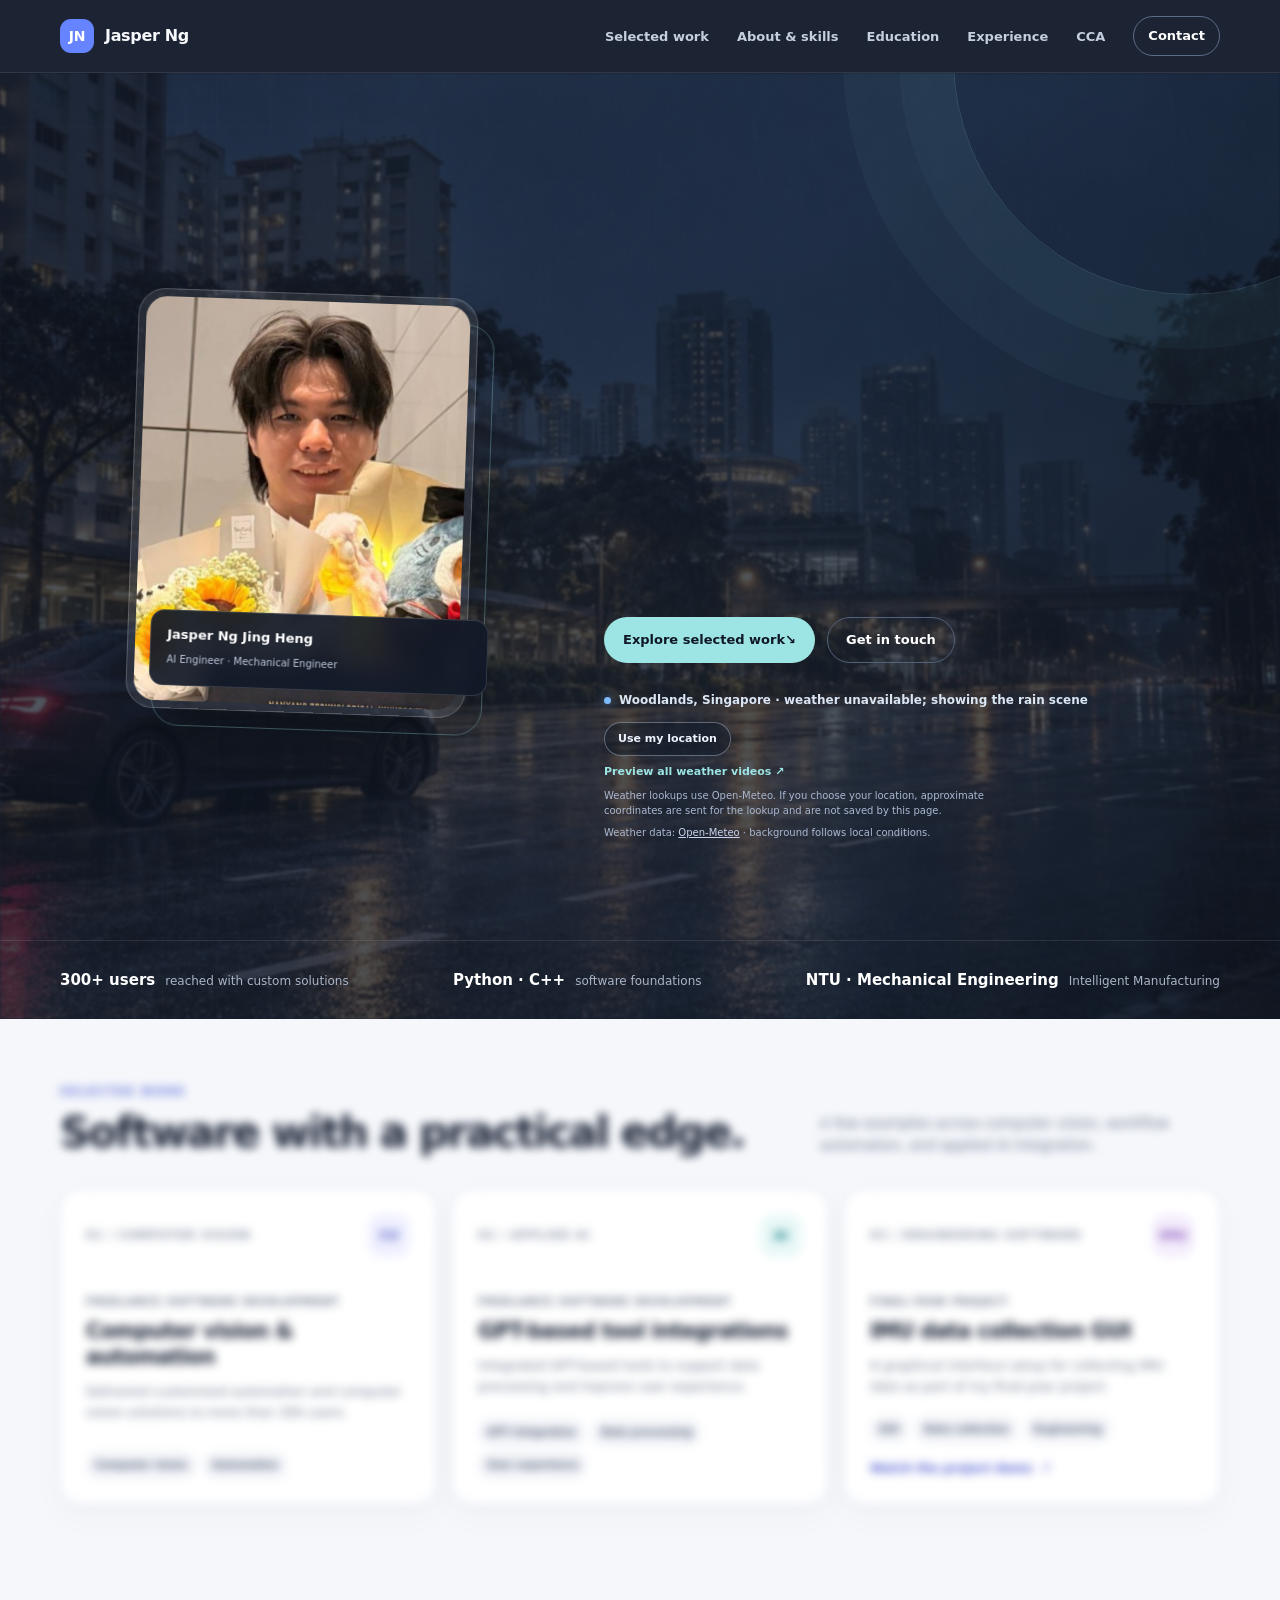
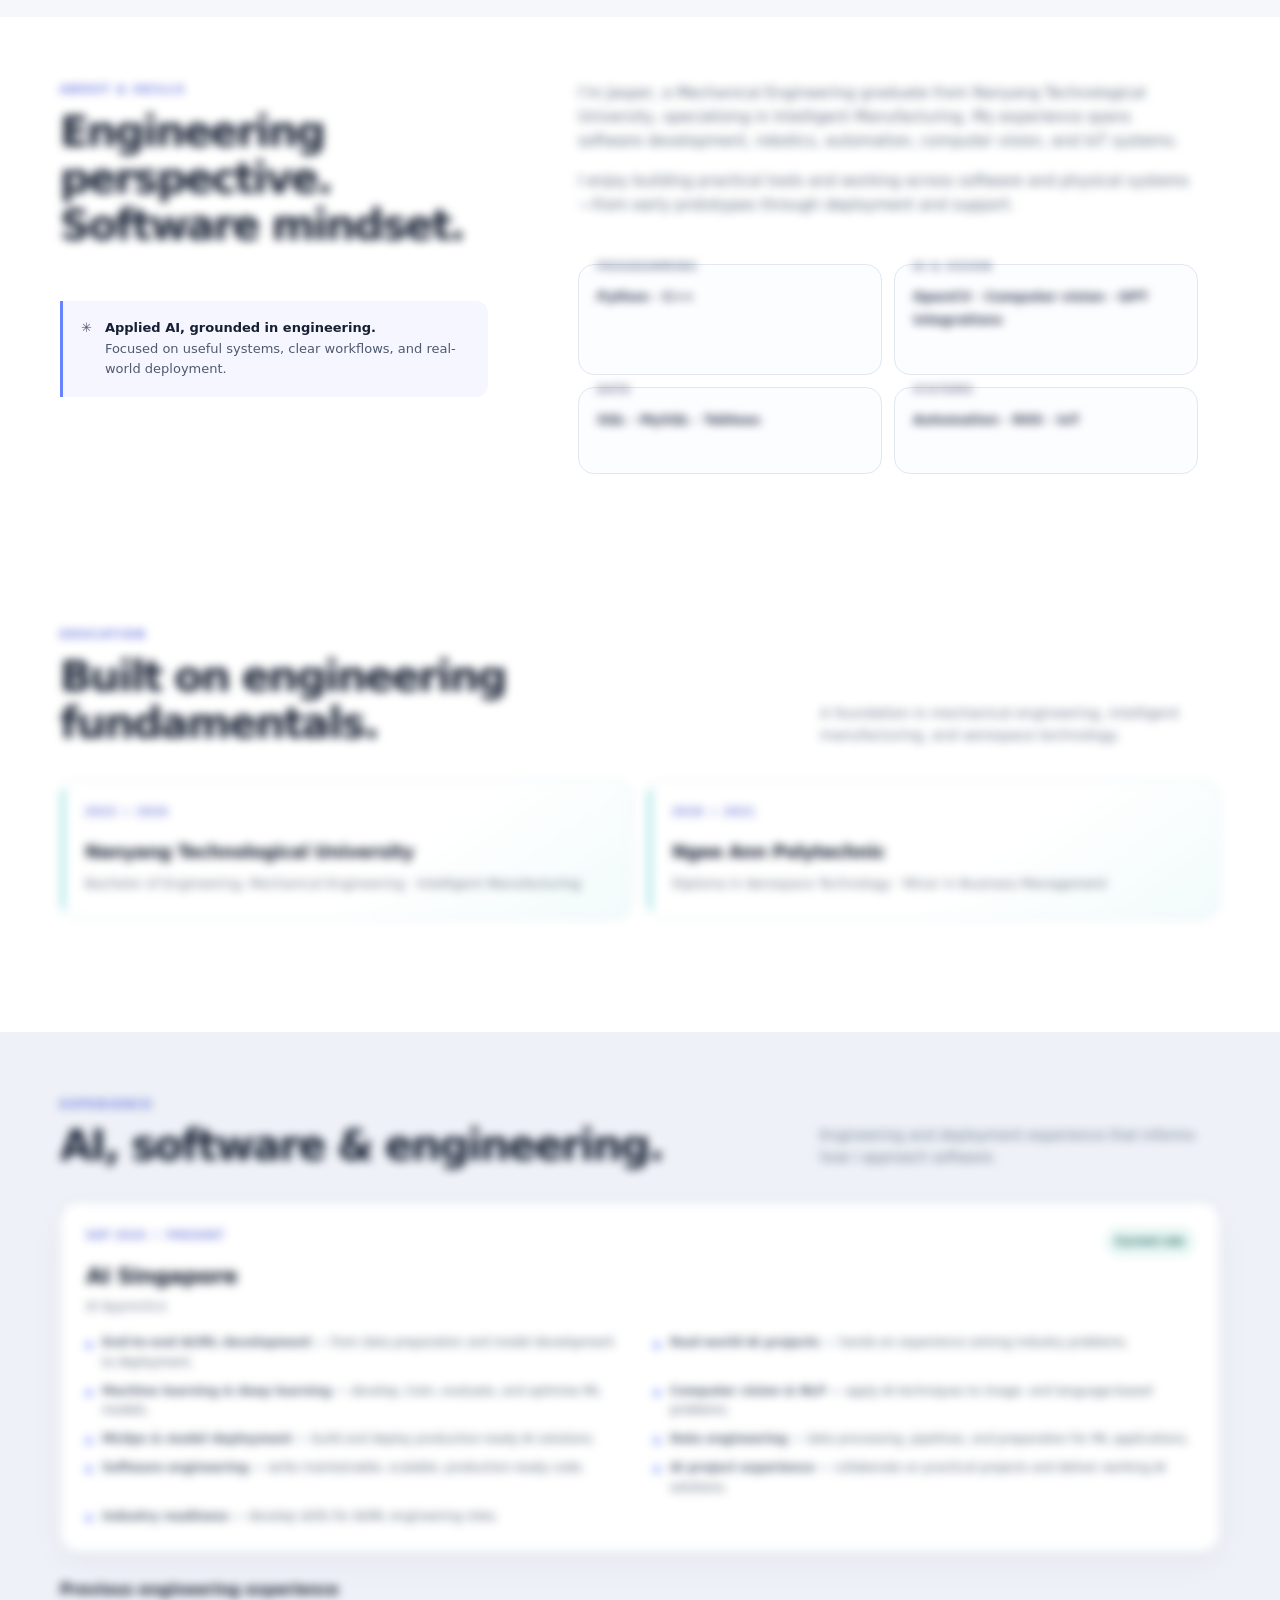
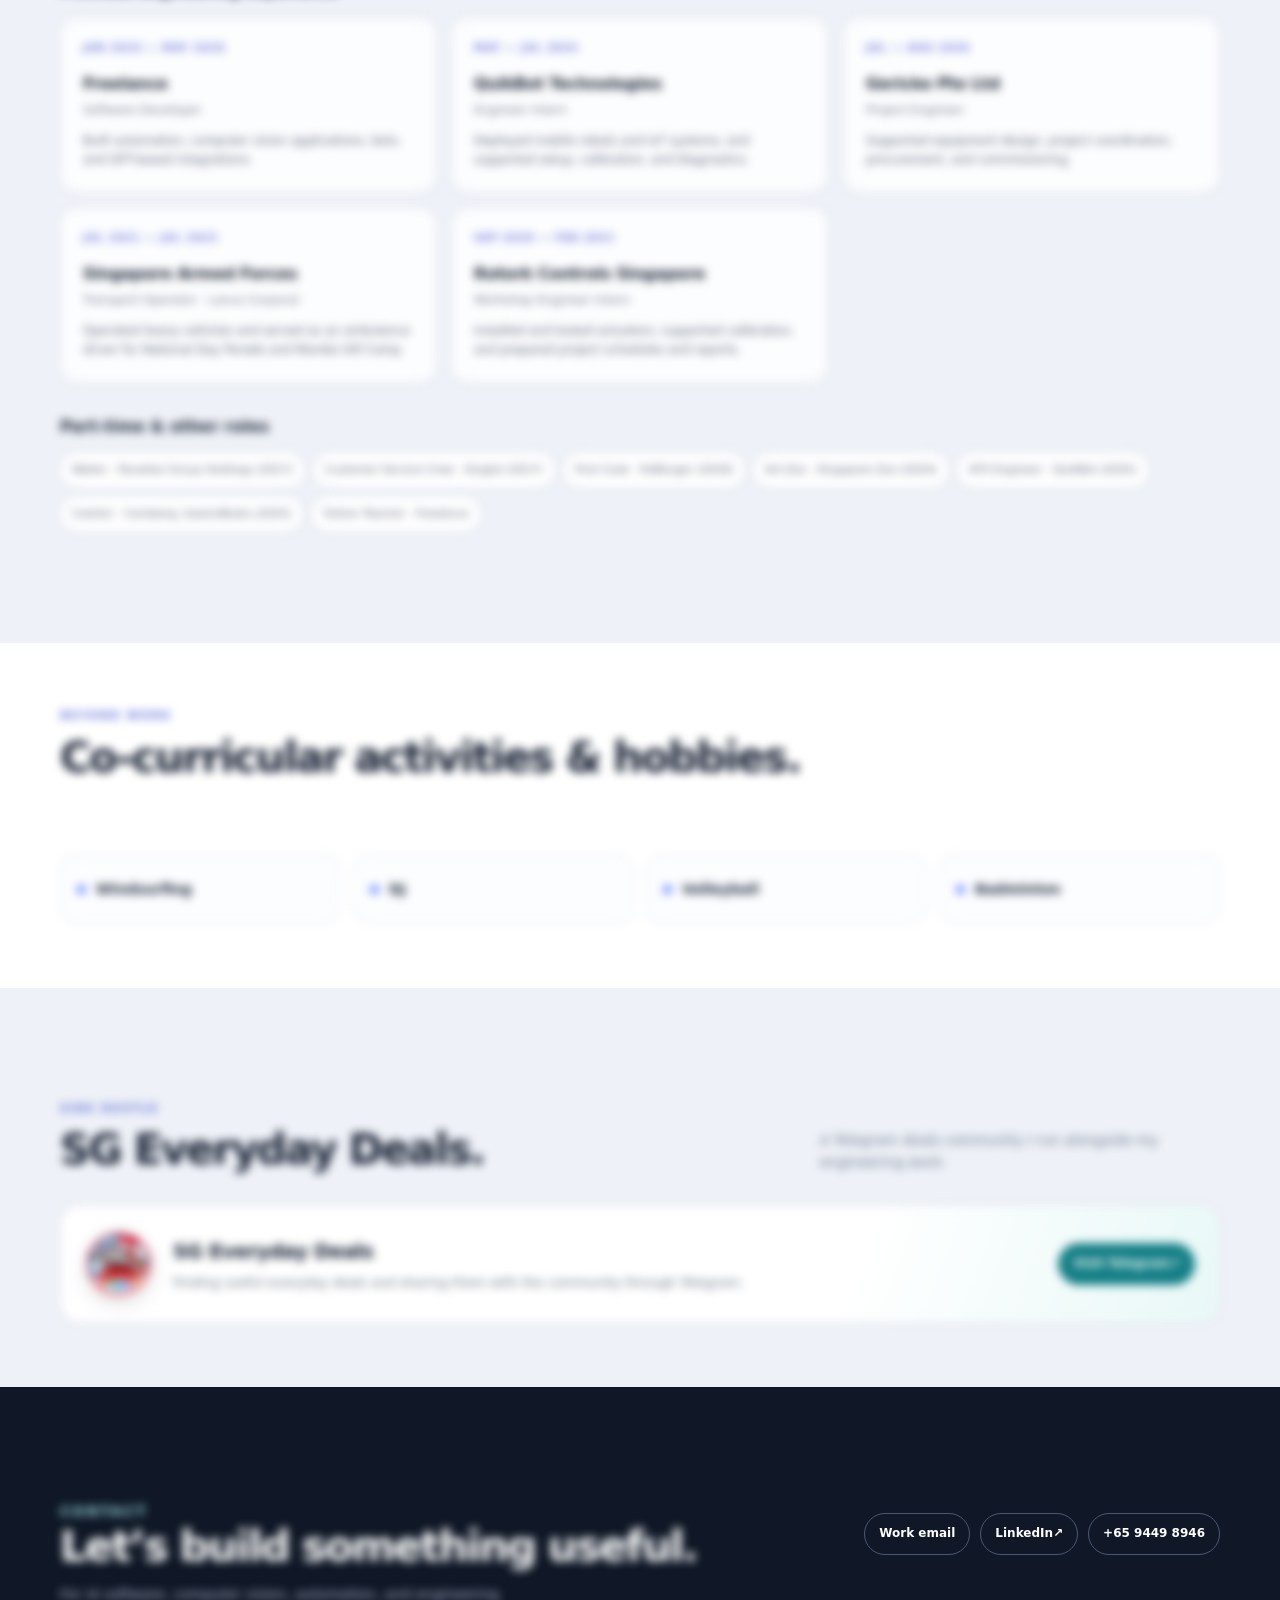
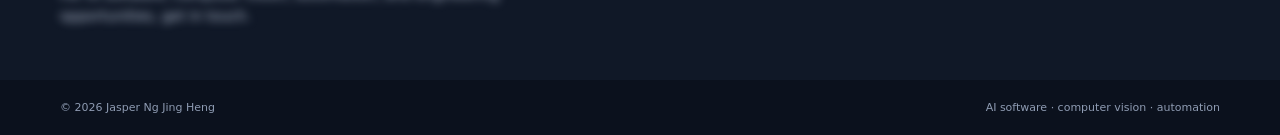
==== commit 8ccb6755: "Link weather video previews from portfolio" ====
--- a/index.html
+++ b/index.html
@@ -63,6 +63,8 @@
     .weather-location { min-height: 34px; padding: 0 13px; border: 1px solid rgb(206 221 243 / 38%); border-radius: 999px; color: #eef4ff; background: rgb(16 24 39 / 42%); font: inherit; font-size: 11px; font-weight: 700; cursor: pointer; transition: border-color .2s ease, background .2s ease, transform .2s ease; }
     .weather-location:hover:not(:disabled) { transform: translateY(-2px); border-color: var(--cyan); background: rgb(157 229 228 / 10%); }
     .weather-location:disabled { opacity: .72; cursor: wait; }
+    .weather-preview-link { color: var(--cyan); font-size: 11px; font-weight: 700; text-decoration: none; transition: color .2s ease, transform .2s ease; }
+    .weather-preview-link:hover, .weather-preview-link:focus-visible { color: white; transform: translateX(3px); }
     .weather-note, .weather-credit { max-width: 420px; margin: 0; color: #aab8d2; font-size: 10px; line-height: 1.5; }
     .weather-credit a { color: #c7d5ee; }
     .hero::before { position: absolute; z-index: 2; content: ""; width: 470px; height: 470px; right: -145px; top: -250px; border: 1px solid rgb(157 229 228 / 17%); border-radius: 50%; box-shadow: 0 0 0 54px rgb(157 229 228 / 3%), 0 0 0 110px rgb(157 229 228 / 3%); pointer-events: none; }
@@ -324,6 +326,7 @@
         <div class="weather-tools" aria-label="Local weather background">
           <div class="weather-status" id="weather-status" data-condition="rain" role="status" aria-live="polite">Woodlands, Singapore · checking current weather…</div>
           <button class="weather-location" id="weather-location" type="button">Use my location</button>
+          <a class="weather-preview-link" href="weather-video-previews.html">Preview all weather videos ↗</a>
           <p class="weather-note">Weather lookups use Open-Meteo. If you choose your location, approximate coordinates are sent for the lookup and are not saved by this page.</p>
           <p class="weather-credit">Weather data: <a href="https://open-meteo.com/" target="_blank" rel="noopener noreferrer">Open-Meteo</a> · background follows local conditions.</p>
         </div>
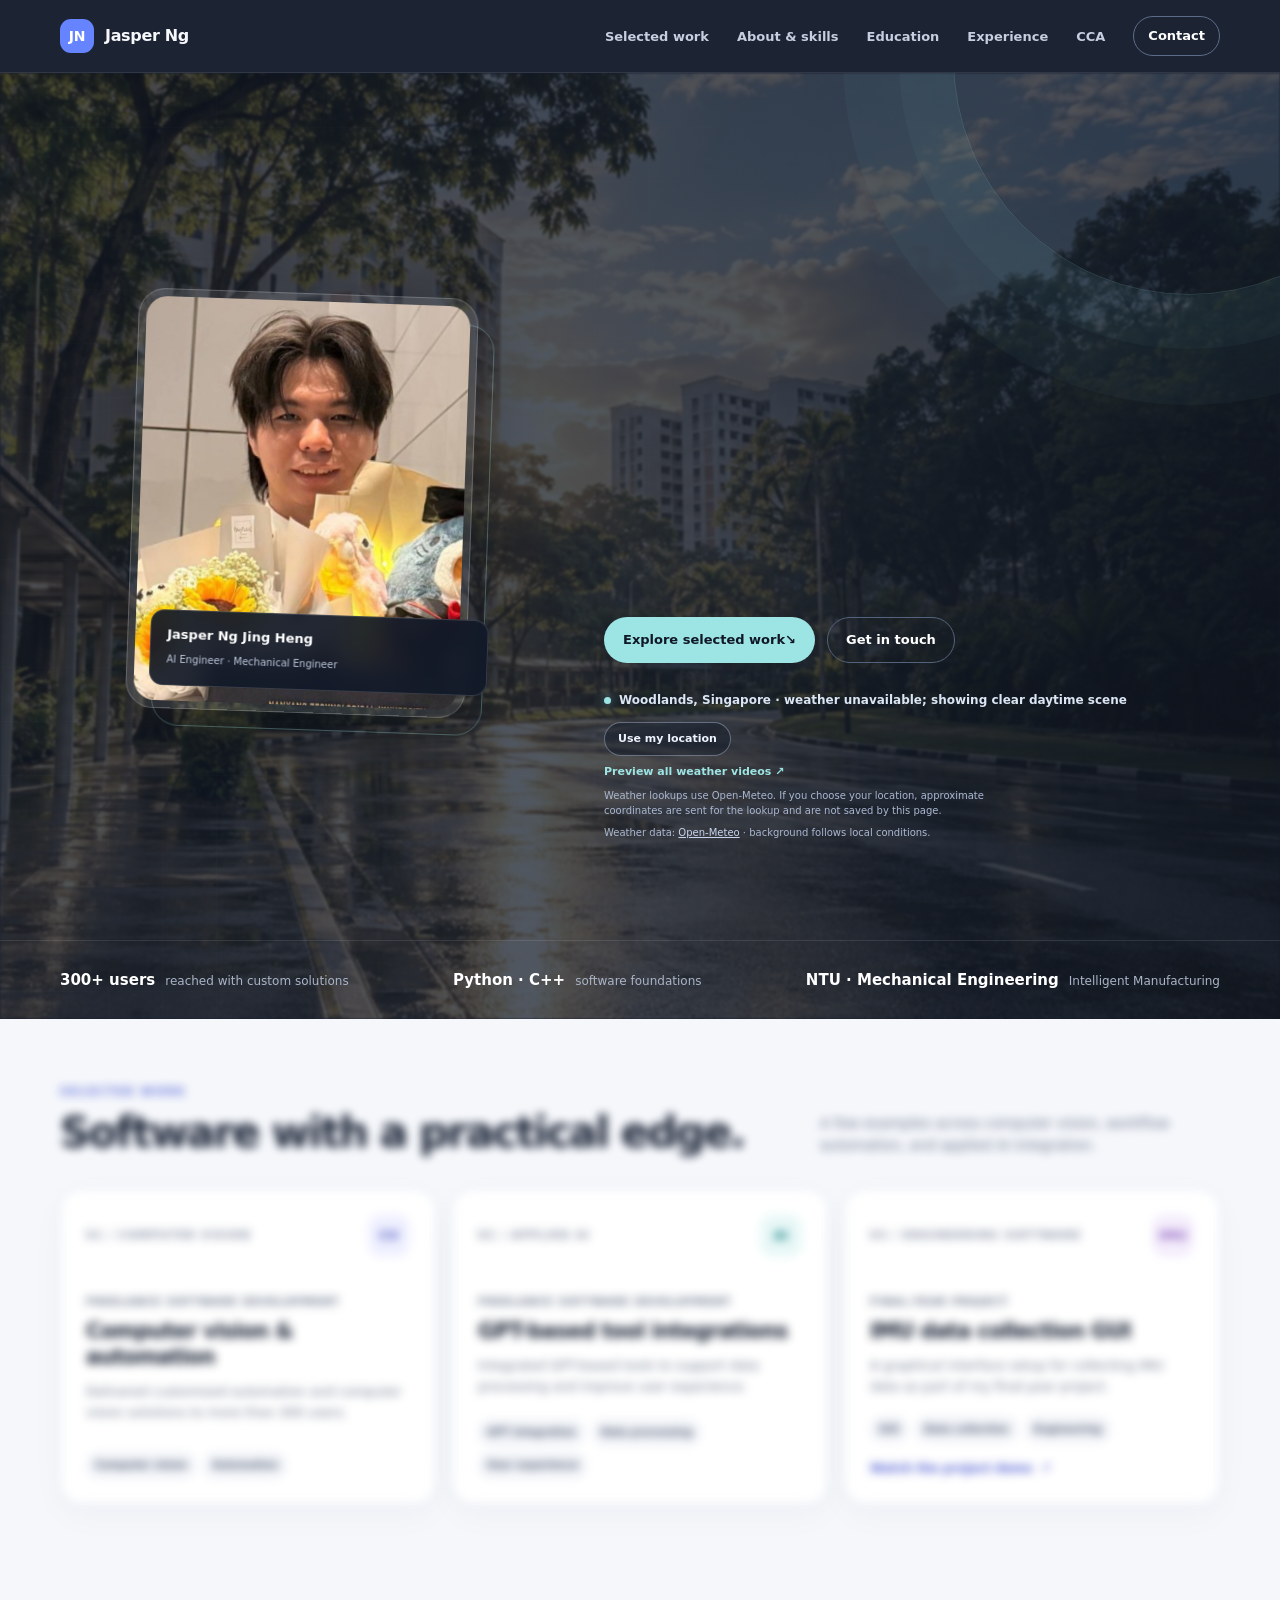
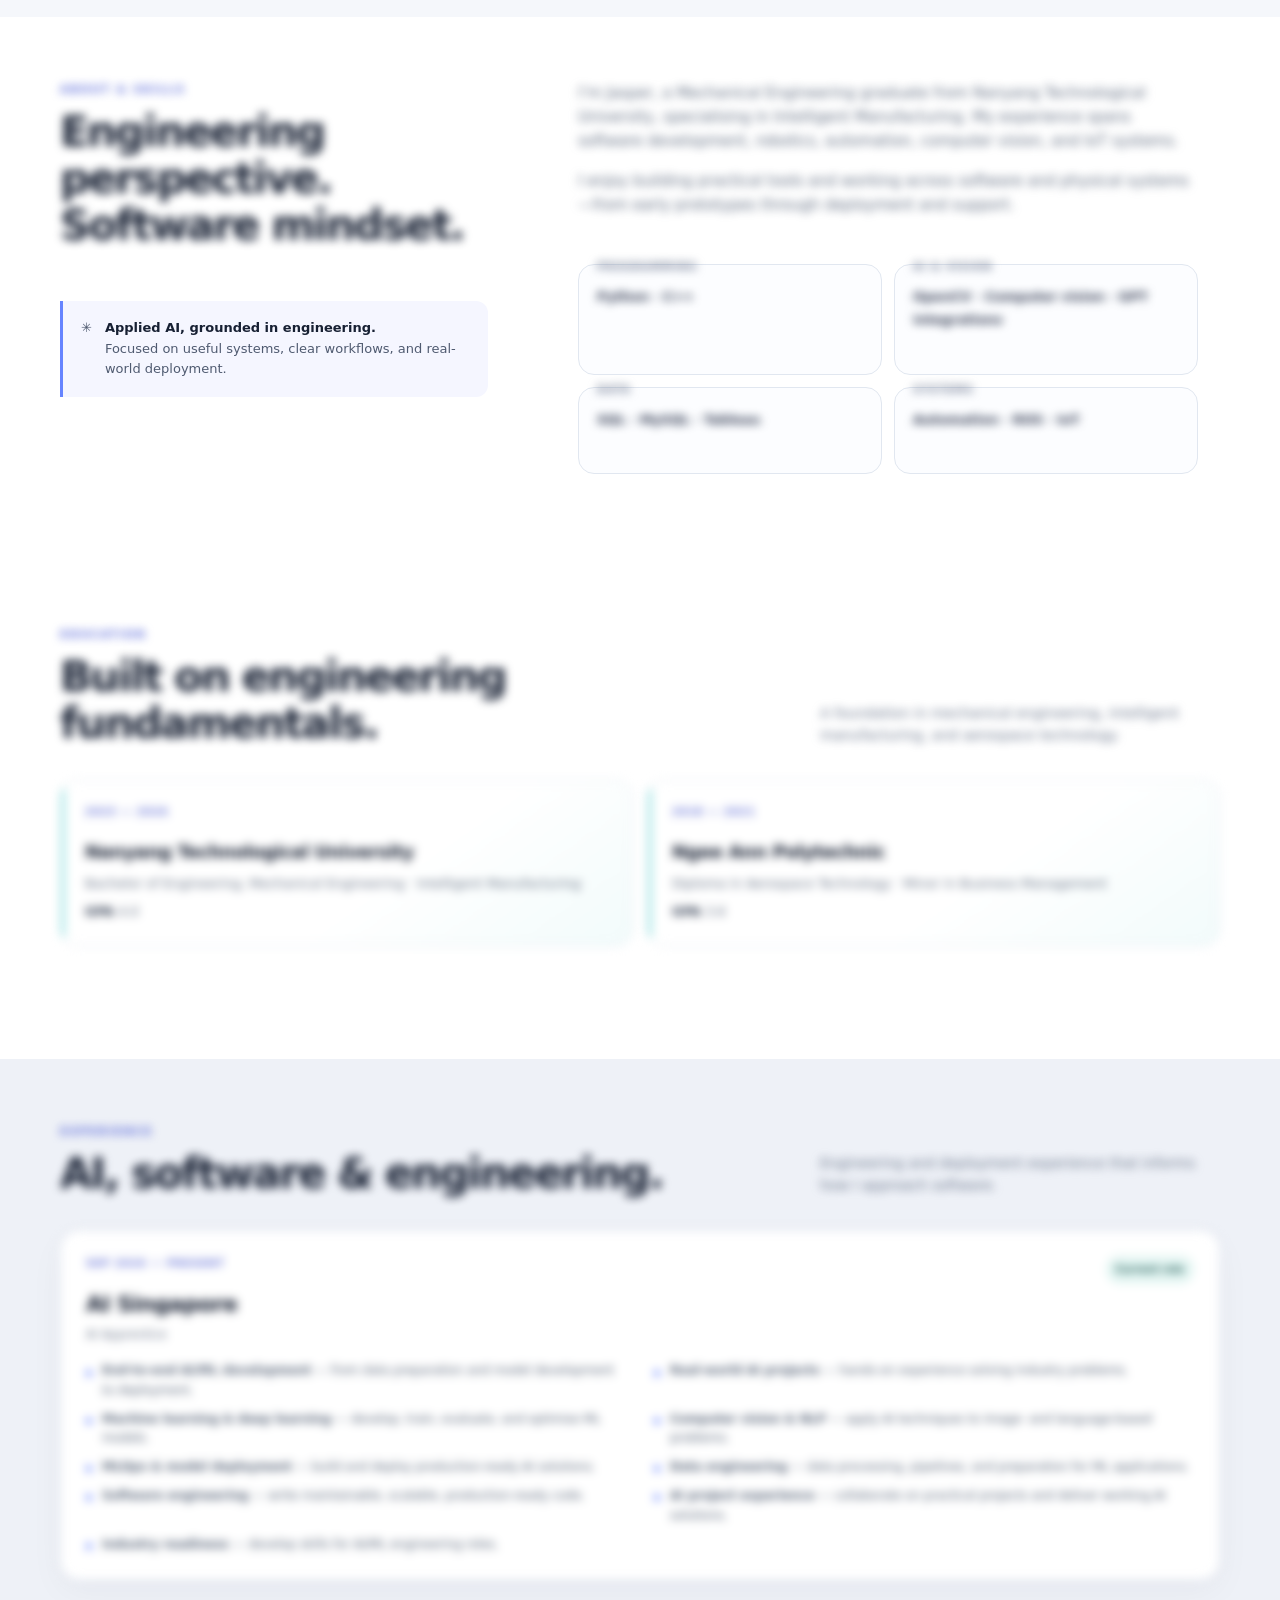
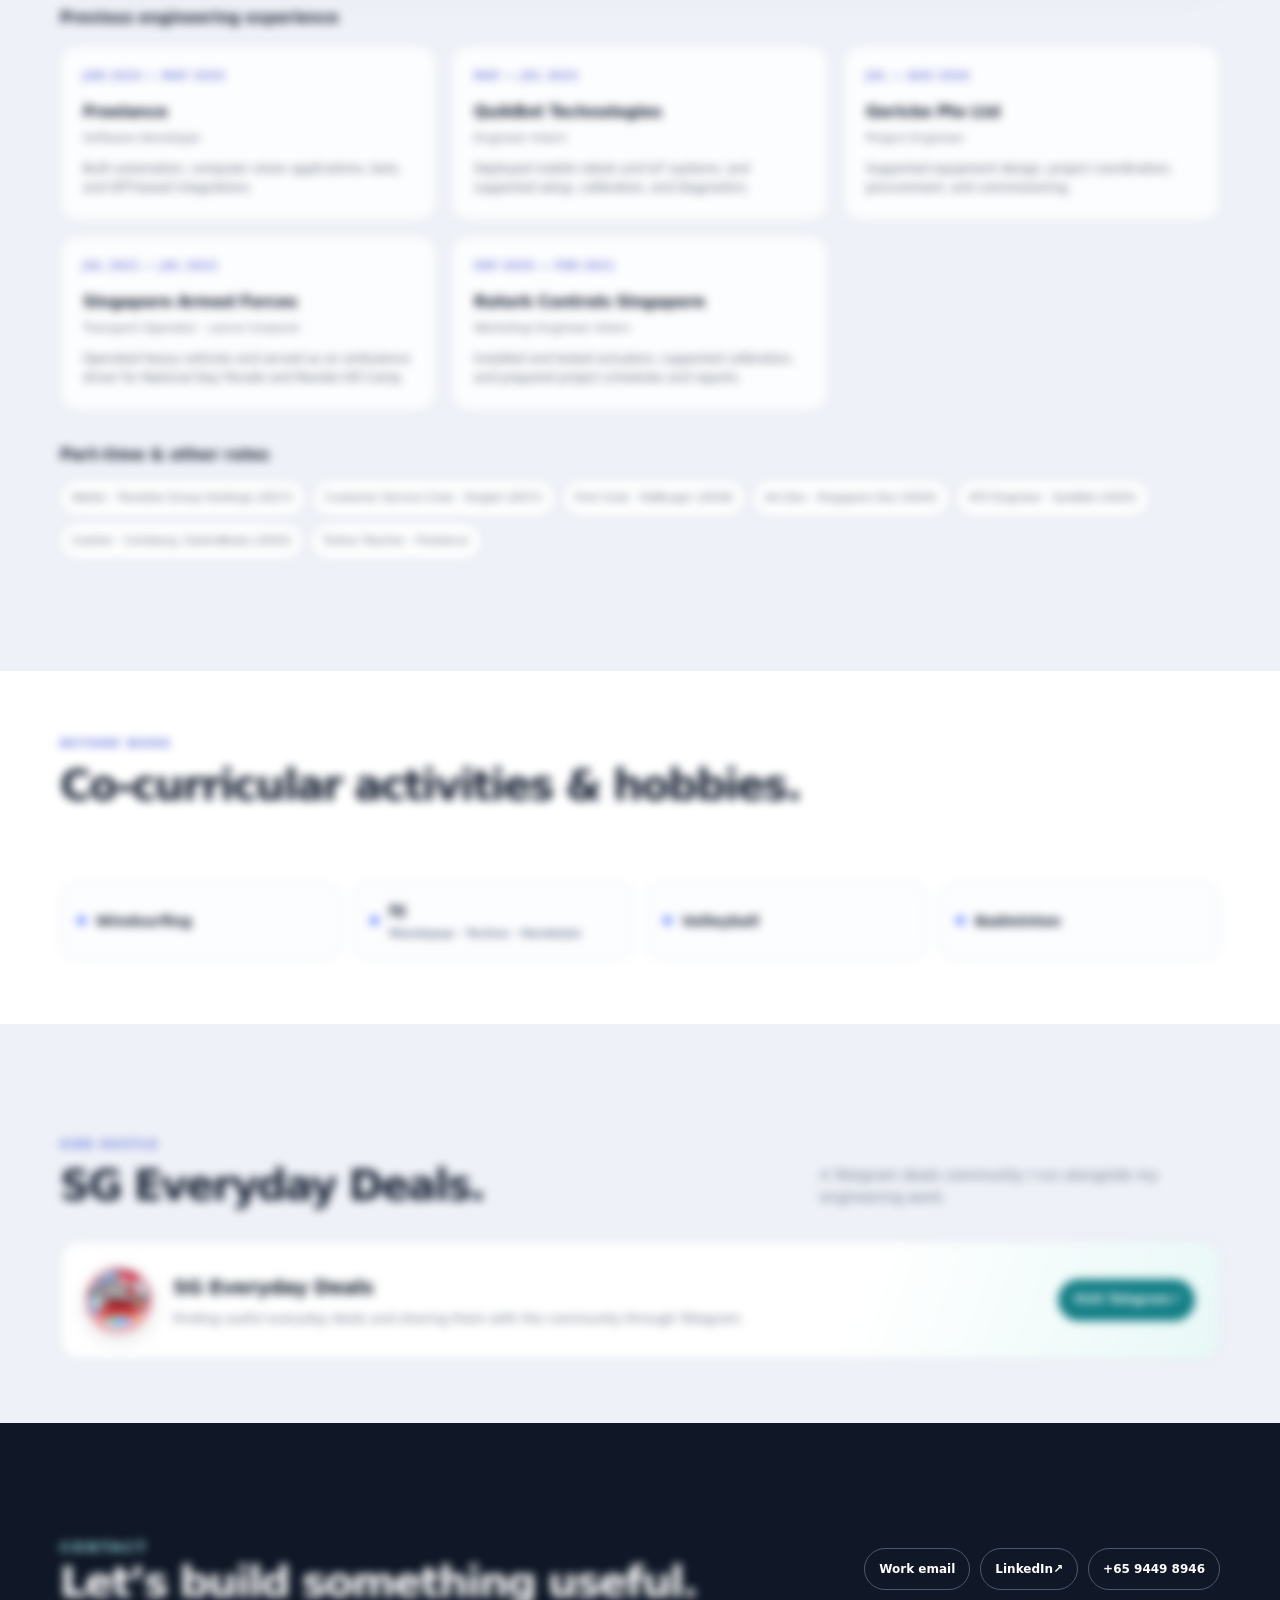
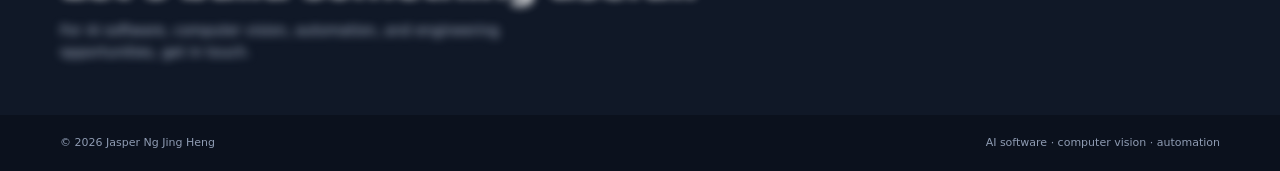
==== commit 8021124c: "Use time-of-day bases with live weather effects" ====
--- a/index.html
+++ b/index.html
@@ -51,11 +51,7 @@
     .hero { position: relative; overflow: hidden; color: #f7f8fc; background: linear-gradient(135deg, #0d1627 0%, #121e32 54%, #101827 100%); }
     .hero-video { position: absolute; z-index: 0; inset: 0; width: 100%; height: 100%; object-fit: cover; object-position: center 56%; opacity: .46; filter: saturate(.78) brightness(.62) contrast(.92) blur(1px); transform: none; pointer-events: none; transition: opacity .6s ease; }
     .hero-video.is-changing { opacity: 0; transition: opacity .45s ease; }
-    .hero-weather-scene { position: absolute; z-index: 0; inset: -3%; opacity: 0; background-position: center 54%; background-size: cover; filter: saturate(.84) brightness(.72); transform: none; transition: opacity .65s ease; pointer-events: none; }
-    .hero-weather-sun { background-image: url('assets/jasper-woodlands-sun-start.jpg'); }
-    .hero-weather-cloud { background-image: url('assets/jasper-woodlands-cloud-start.jpg'); }
-    .hero-weather-rain { background-image: url('assets/jasper-woodlands-rain-start.jpg'); }
-    .hero[data-weather-scene="sun"] .hero-weather-sun, .hero[data-weather-scene="cloud"] .hero-weather-cloud, .hero[data-weather-scene="rain"] .hero-weather-rain { opacity: 0; }
+    .hero-weather-scene { position: absolute; z-index: 0; inset: 0; opacity: 0; background-image: var(--weather-poster); background-position: center 54%; background-size: cover; filter: saturate(.84) brightness(.72); pointer-events: none; }
     .weather-tools { display: grid; justify-items: start; gap: 7px; margin-top: 22px; }
     .weather-status { display: inline-flex; align-items: center; gap: 8px; min-height: 30px; color: #dbe6f5; font-size: 12px; font-weight: 650; }
     .weather-status::before { width: 7px; height: 7px; border-radius: 50%; background: var(--cyan); box-shadow: 0 0 12px rgb(157 229 228 / 75%); content: ""; }
@@ -143,7 +139,8 @@
     .education-card::before { position: absolute; inset: 0 auto 0 0; width: 4px; background: var(--cyan); content: ""; }
     .education-date { margin: 0 0 18px; color: #6673d7; font-size: 10px; font-weight: 850; letter-spacing: .1em; text-transform: uppercase; }
     .education-card h3 { margin: 0; font-size: 18px; letter-spacing: -.025em; }
-    .education-card p:last-child { margin: 7px 0 0; color: #606c80; font-size: 13px; }
+    .education-card p:not(.education-date) { margin: 7px 0 0; color: #606c80; font-size: 13px; }
+    .education-gpa strong { color: #28344a; }
 
     .side-hustle-section { background: #eef1f7; }
     .side-hustle-card { display: grid; grid-template-columns: auto 1fr auto; align-items: center; gap: 20px; margin-top: 24px; padding: 24px; border: 1px solid #dfe5ef; border-radius: 20px; background: linear-gradient(110deg, #fff 0%, #fff 68%, #e8f8f7 100%); }
@@ -187,6 +184,7 @@
     .cca-section { background: #fff; }
     .cca-grid { display: grid; grid-template-columns: repeat(4, 1fr); gap: 12px; margin-top: 25px; }
     .cca-item { display: flex; align-items: center; gap: 10px; min-height: 70px; padding: 16px; border: 1px solid var(--line); border-radius: 16px; background: #fcfdff; font-size: 14px; font-weight: 700; }
+    .cca-item small { display: block; margin-top: 4px; color: #65718a; font-size: 11px; font-weight: 550; }
     .cca-dot { width: 9px; height: 9px; flex: 0 0 9px; border-radius: 50%; background: var(--blue); transition: transform .2s ease, box-shadow .2s ease; }
     .cca-item:hover .cca-dot { transform: scale(1.35); box-shadow: 0 0 0 5px rgb(102 132 255 / 13%); }
     .back-to-top { position: fixed; z-index: 20; right: 24px; bottom: 24px; display: grid; width: 54px; height: 54px; place-items: center; border: 1px solid transparent; border-radius: 50%; color: #e9ffff; background: linear-gradient(145deg, rgb(32 49 75 / 97%), rgb(13 21 36 / 97%)) padding-box, linear-gradient(145deg, var(--cyan), #6684ff) border-box; box-shadow: 0 9px 28px rgb(16 24 39 / 28%), inset 0 1px 0 rgb(255 255 255 / 18%); cursor: pointer; transition: transform .24s cubic-bezier(.2,.75,.25,1), box-shadow .24s ease, filter .24s ease; }
@@ -280,7 +278,7 @@
       *, *::before, *::after { scroll-behavior: auto !important; transition-duration: .01ms !important; animation-duration: .01ms !important; }
       .hero-weather-scene { transform: none; }
       .hero-video { opacity: 0 !important; }
-      .hero[data-weather-scene="sun"] .hero-weather-sun, .hero[data-weather-scene="cloud"] .hero-weather-cloud, .hero[data-weather-scene="rain"] .hero-weather-rain { opacity: 1; }
+        .hero-weather-scene { opacity: 1; }
     }
   </style>
 </head>
@@ -306,13 +304,11 @@
     </div>
   </header>
 
-  <div id="top" class="hero" data-weather-scene="rain">
-    <video class="hero-video" muted loop playsinline preload="metadata" poster="assets/jasper-woodlands-rain-start.jpg" aria-hidden="true" tabindex="-1">
-      <source id="hero-video-source" src="assets/weather-rain.mp4?v=2" type="video/mp4">
+  <div id="top" class="hero" data-weather-scene="day-clear">
+    <video class="hero-video" muted loop playsinline preload="metadata" poster="assets/jasper-woodlands-sun-start.jpg" aria-hidden="true" tabindex="-1">
+      <source id="hero-video-source" src="assets/weather-day-clear.mp4?v=3" type="video/mp4">
     </video>
-    <div class="hero-weather-scene hero-weather-sun" aria-hidden="true"></div>
-    <div class="hero-weather-scene hero-weather-cloud" aria-hidden="true"></div>
-    <div class="hero-weather-scene hero-weather-rain" aria-hidden="true"></div>
+    <div class="hero-weather-scene" aria-hidden="true"></div>
     <div class="hero-weather-shade" aria-hidden="true"></div>
     <div class="wrap hero-grid">
       <div>
@@ -412,11 +408,13 @@
             <p class="education-date">2023 — 2026</p>
             <h3>Nanyang Technological University</h3>
             <p>Bachelor of Engineering, Mechanical Engineering · Intelligent Manufacturing</p>
+            <p class="education-gpa"><strong>GPA</strong> 4.0</p>
           </article>
           <article class="education-card">
             <p class="education-date">2018 — 2021</p>
             <h3>Ngee Ann Polytechnic</h3>
             <p>Diploma in Aerospace Technology · Minor in Business Management</p>
+            <p class="education-gpa"><strong>GPA</strong> 3.6</p>
           </article>
         </div>
       </div>
@@ -487,7 +485,7 @@
 
     <section class="cca-section" id="cca" aria-labelledby="cca-title">
       <div class="wrap"><p class="section-kicker">Beyond work</p><h2 id="cca-title">Co-curricular activities &amp; hobbies.</h2>
-        <div class="cca-grid"><div class="cca-item"><span class="cca-dot" aria-hidden="true"></span>Windsurfing</div><div class="cca-item"><span class="cca-dot" aria-hidden="true"></span>DJ</div><div class="cca-item"><span class="cca-dot" aria-hidden="true"></span>Volleyball</div><div class="cca-item"><span class="cca-dot" aria-hidden="true"></span>Badminton</div></div>
+        <div class="cca-grid"><div class="cca-item"><span class="cca-dot" aria-hidden="true"></span>Windsurfing</div><div class="cca-item"><span class="cca-dot" aria-hidden="true"></span><span>DJ <small>Mandopop · Techno · Hardstyle</small></span></div><div class="cca-item"><span class="cca-dot" aria-hidden="true"></span>Volleyball</div><div class="cca-item"><span class="cca-dot" aria-hidden="true"></span>Badminton</div></div>
       </div>
     </section>
 
@@ -531,8 +529,11 @@
     const weatherStatus = document.querySelector('#weather-status');
     const locationButton = document.querySelector('#weather-location');
     const fallbackVideo = 'assets/jasper-portfolio-rain-city-15s.mp4';
-    const weatherScenes = { sun: 'assets/weather-sun.mp4?v=2', cloud: 'assets/weather-cloud.mp4?v=2', rain: 'assets/weather-rain.mp4?v=2' };
-    const weatherPosters = { sun: 'assets/jasper-woodlands-sun-start.jpg', cloud: 'assets/jasper-woodlands-cloud-start.jpg', rain: 'assets/jasper-woodlands-rain-start.jpg' };
+    const weatherScenes = {
+      'day-clear': 'assets/weather-day-clear.mp4?v=3', 'day-cloud': 'assets/weather-day-cloud.mp4?v=3', 'day-rain': 'assets/weather-day-rain.mp4?v=3',
+      'night-clear': 'assets/weather-night-clear.mp4?v=3', 'night-cloud': 'assets/weather-night-cloud.mp4?v=3', 'night-rain': 'assets/weather-night-rain.mp4?v=3'
+    };
+    const weatherPosters = { 'day-clear': 'assets/jasper-woodlands-sun-start.jpg', 'day-cloud': 'assets/jasper-woodlands-sun-start.jpg', 'day-rain': 'assets/jasper-woodlands-sun-start.jpg', 'night-clear': 'assets/jasper-woodlands-night-start.jpg', 'night-cloud': 'assets/jasper-woodlands-night-start.jpg', 'night-rain': 'assets/jasper-woodlands-night-start.jpg' };
     const woodlands = { latitude: 1.4485, longitude: 103.7698, label: 'Woodlands, Singapore' };
     const weatherName = code => {
       if (code === 0) return 'Clear';
@@ -547,19 +548,20 @@
       if (code >= 95) return 'Thunderstorm';
       return 'Local conditions';
     };
-    const weatherScene = code => {
+    const weatherCondition = code => {
       if ((code >= 51 && code <= 67) || (code >= 80 && code <= 82) || code >= 95) return 'rain';
-      if (code === 0 || code === 1) return 'sun';
+      if (code === 0 || code === 1) return 'clear';
       return 'cloud';
     };
-    let activeWeatherScene = 'rain';
+    let activeWeatherScene = 'day-clear';
     let sceneChangeToken = 0;
     const setWeatherScene = scene => {
       const token = ++sceneChangeToken;
       activeWeatherScene = scene;
-      weatherStatus.dataset.condition = scene;
+      weatherStatus.dataset.condition = scene.split('-')[1];
       hero.dataset.weatherScene = scene;
-      heroVideo.poster = weatherPosters[scene] || weatherPosters.rain;
+      heroVideo.poster = weatherPosters[scene] || weatherPosters['day-clear'];
+      hero.style.setProperty('--weather-poster', `url("${weatherPosters[scene] || weatherPosters['day-clear']}")`);
       if (motionPreference.matches) {
         heroVideo.classList.add('is-changing');
         heroVideo.pause();
@@ -604,14 +606,16 @@
         const data = await response.json();
         const current = data.current;
         if (!current || !Number.isFinite(Number(current.weather_code))) throw new Error('Weather data unavailable');
-        const scene = weatherScene(Number(current.weather_code));
-        const dayPart = current.is_day === 0 ? ' · night' : '';
-        weatherStatus.textContent = `${label} · ${weatherName(Number(current.weather_code))}${dayPart}`;
+        const code = Number(current.weather_code);
+        const isDay = Number(current.is_day) !== 0;
+        const scene = `${isDay ? 'day' : 'night'}-${weatherCondition(code)}`;
+        const dayPart = isDay ? 'daytime' : 'night';
+        weatherStatus.textContent = `${label} · ${weatherName(code)} · ${dayPart}`;
         setWeatherScene(scene);
       } catch (error) {
         activeWeatherLocation = woodlands;
-        weatherStatus.textContent = `${woodlands.label} · weather unavailable; showing the rain scene`;
-        setWeatherScene('rain');
+        weatherStatus.textContent = `${woodlands.label} · weather unavailable; showing clear daytime scene`;
+        setWeatherScene('day-clear');
       }
     };
     requestWeather(woodlands.latitude, woodlands.longitude, woodlands.label);
@@ -690,4 +694,5 @@
     });
   </script>
 </body>
-</html>+</html>
+
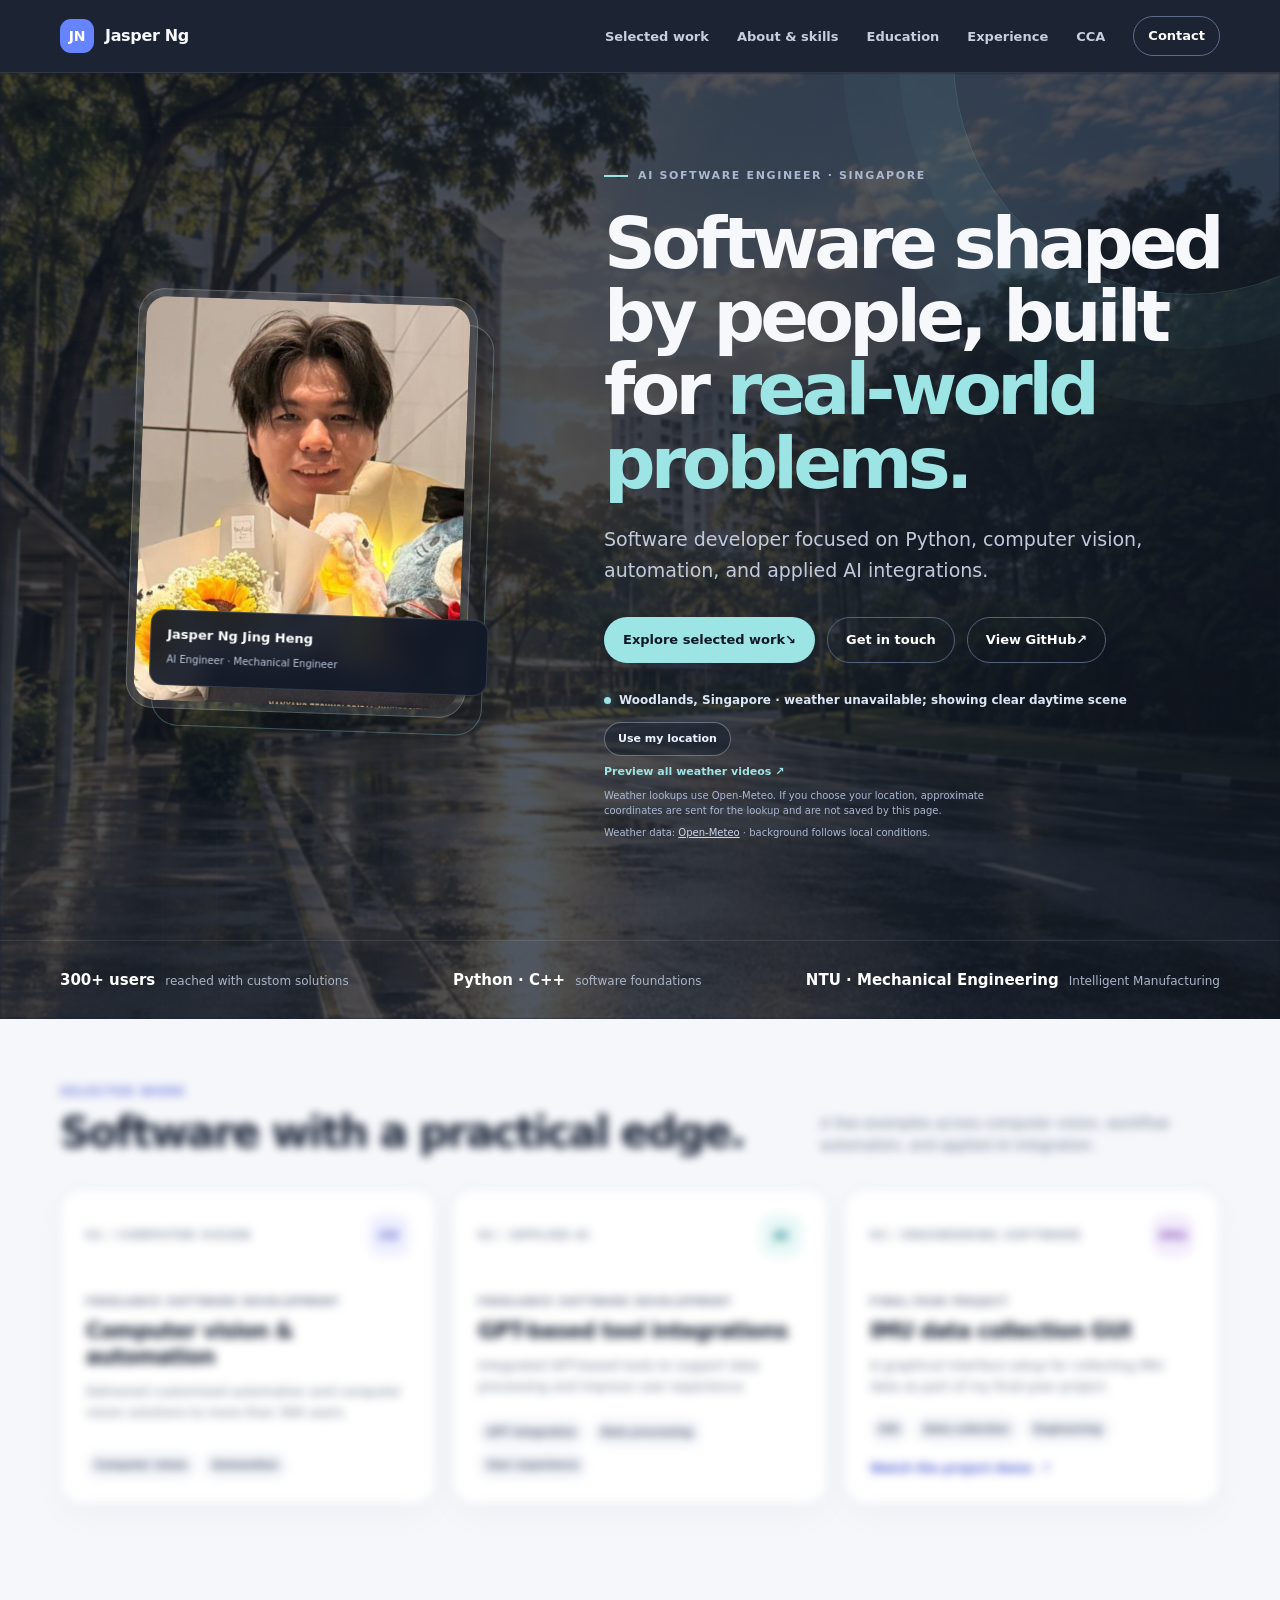
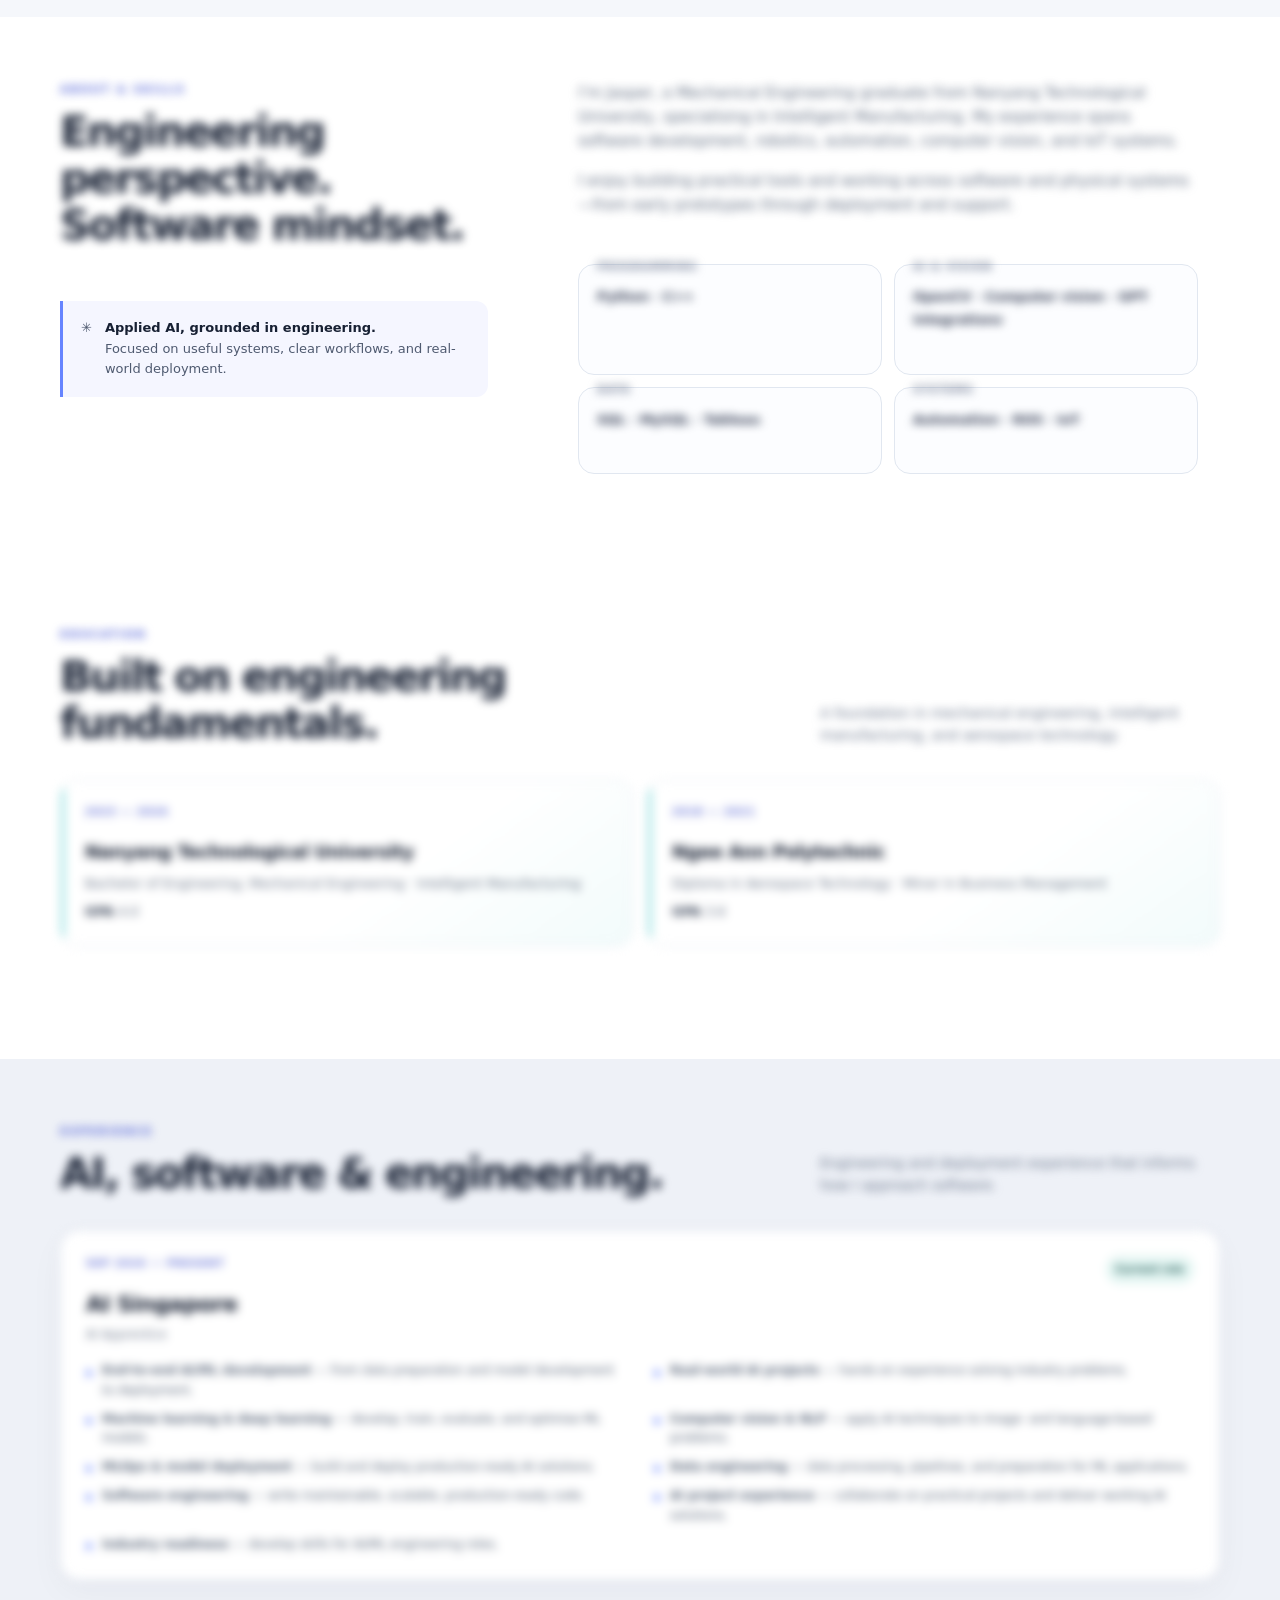
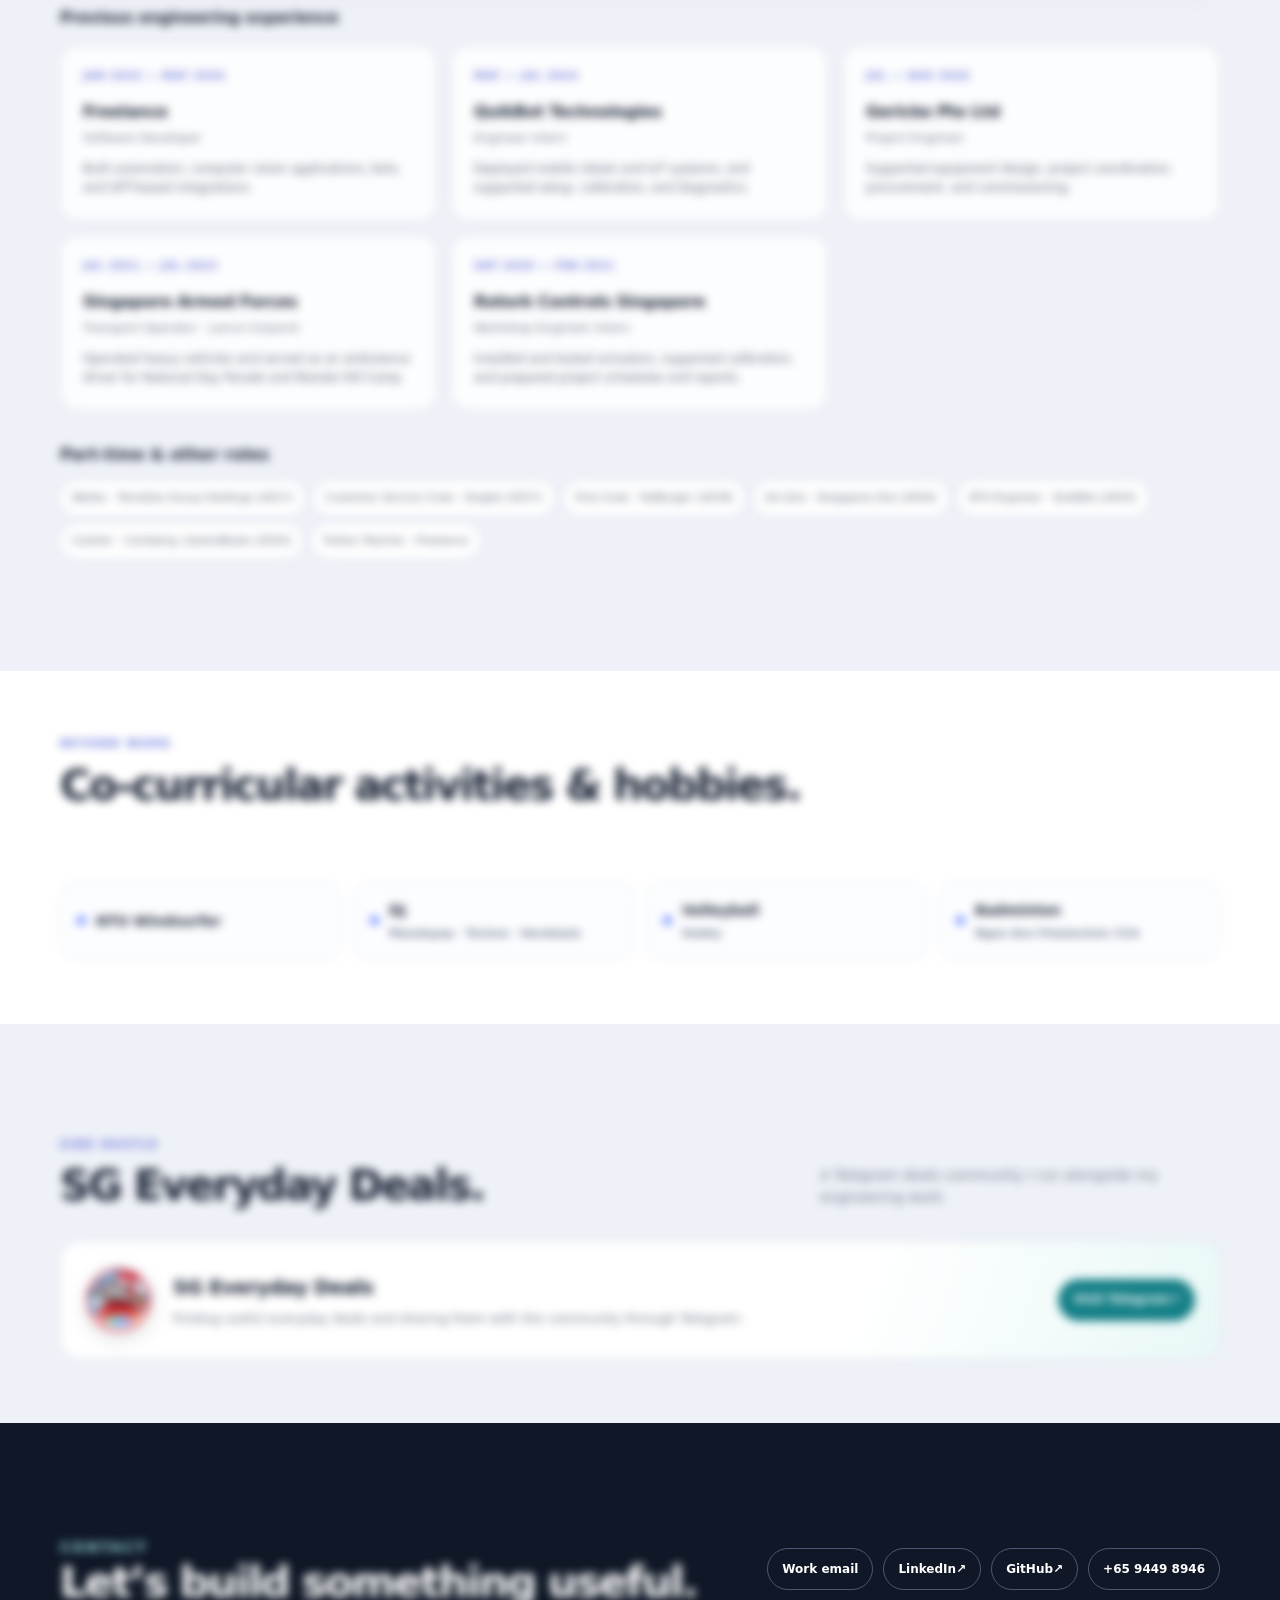
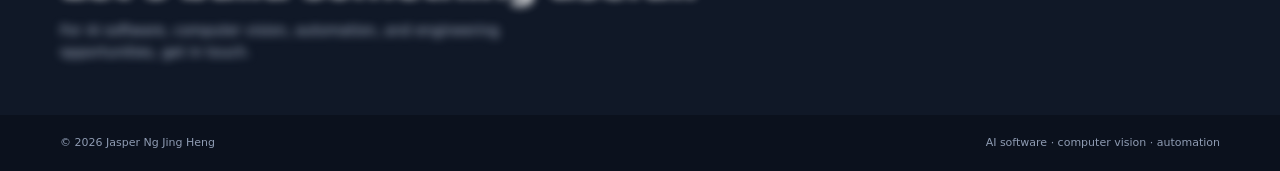
==== commit cf044b1c: "Add GitHub profile and clarify CCA" ====
--- a/index.html
+++ b/index.html
@@ -318,6 +318,7 @@
         <div class="hero-actions">
           <a class="button button-primary" href="#work">Explore selected work <span aria-hidden="true">↘</span></a>
           <a class="button button-secondary" href="#contact">Get in touch</a>
+          <a class="button button-secondary" href="https://github.com/Meowwwww111" target="_blank" rel="noopener noreferrer">View GitHub <span aria-hidden="true">↗</span></a>
         </div>
         <div class="weather-tools" aria-label="Local weather background">
           <div class="weather-status" id="weather-status" data-condition="rain" role="status" aria-live="polite">Woodlands, Singapore · checking current weather…</div>
@@ -485,7 +486,7 @@
 
     <section class="cca-section" id="cca" aria-labelledby="cca-title">
       <div class="wrap"><p class="section-kicker">Beyond work</p><h2 id="cca-title">Co-curricular activities &amp; hobbies.</h2>
-        <div class="cca-grid"><div class="cca-item"><span class="cca-dot" aria-hidden="true"></span>Windsurfing</div><div class="cca-item"><span class="cca-dot" aria-hidden="true"></span><span>DJ <small>Mandopop · Techno · Hardstyle</small></span></div><div class="cca-item"><span class="cca-dot" aria-hidden="true"></span>Volleyball</div><div class="cca-item"><span class="cca-dot" aria-hidden="true"></span>Badminton</div></div>
+        <div class="cca-grid"><div class="cca-item"><span class="cca-dot" aria-hidden="true"></span>NTU Windsurfer</div><div class="cca-item"><span class="cca-dot" aria-hidden="true"></span><span>DJ <small>Mandopop · Techno · Hardstyle</small></span></div><div class="cca-item"><span class="cca-dot" aria-hidden="true"></span><span>Volleyball <small>Hobby</small></span></div><div class="cca-item"><span class="cca-dot" aria-hidden="true"></span><span>Badminton <small>Ngee Ann Polytechnic CCA</small></span></div></div>
       </div>
     </section>
 
@@ -513,6 +514,7 @@
         <div class="contact-actions">
           <a href="mailto:jinghengng.sg@gmail.com">Work email</a>
           <a href="https://www.linkedin.com/in/ng-jing-heng-541989167" target="_blank" rel="noopener noreferrer">LinkedIn <span aria-hidden="true">↗</span></a>
+          <a href="https://github.com/Meowwwww111" target="_blank" rel="noopener noreferrer">GitHub <span aria-hidden="true">↗</span></a>
           <a href="tel:+6594498946">+65 9449 8946</a>
         </div>
       </div>
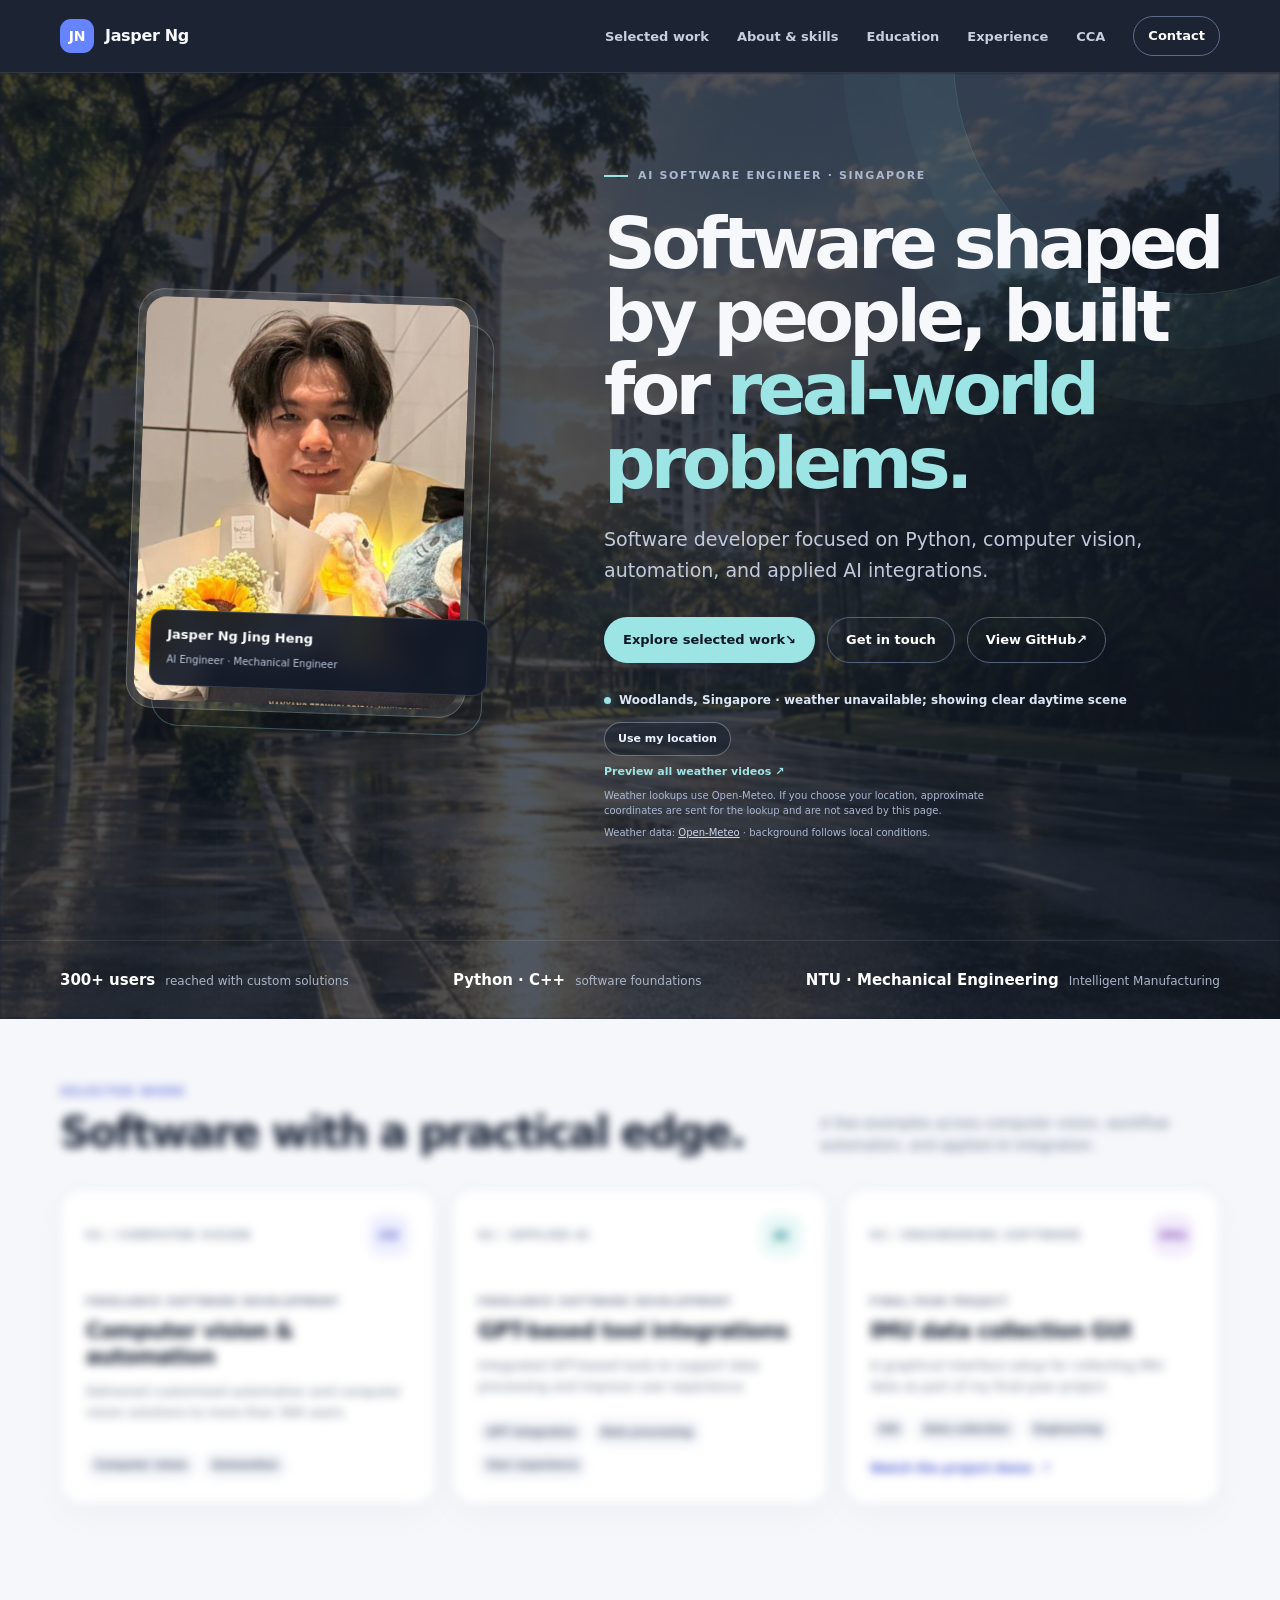
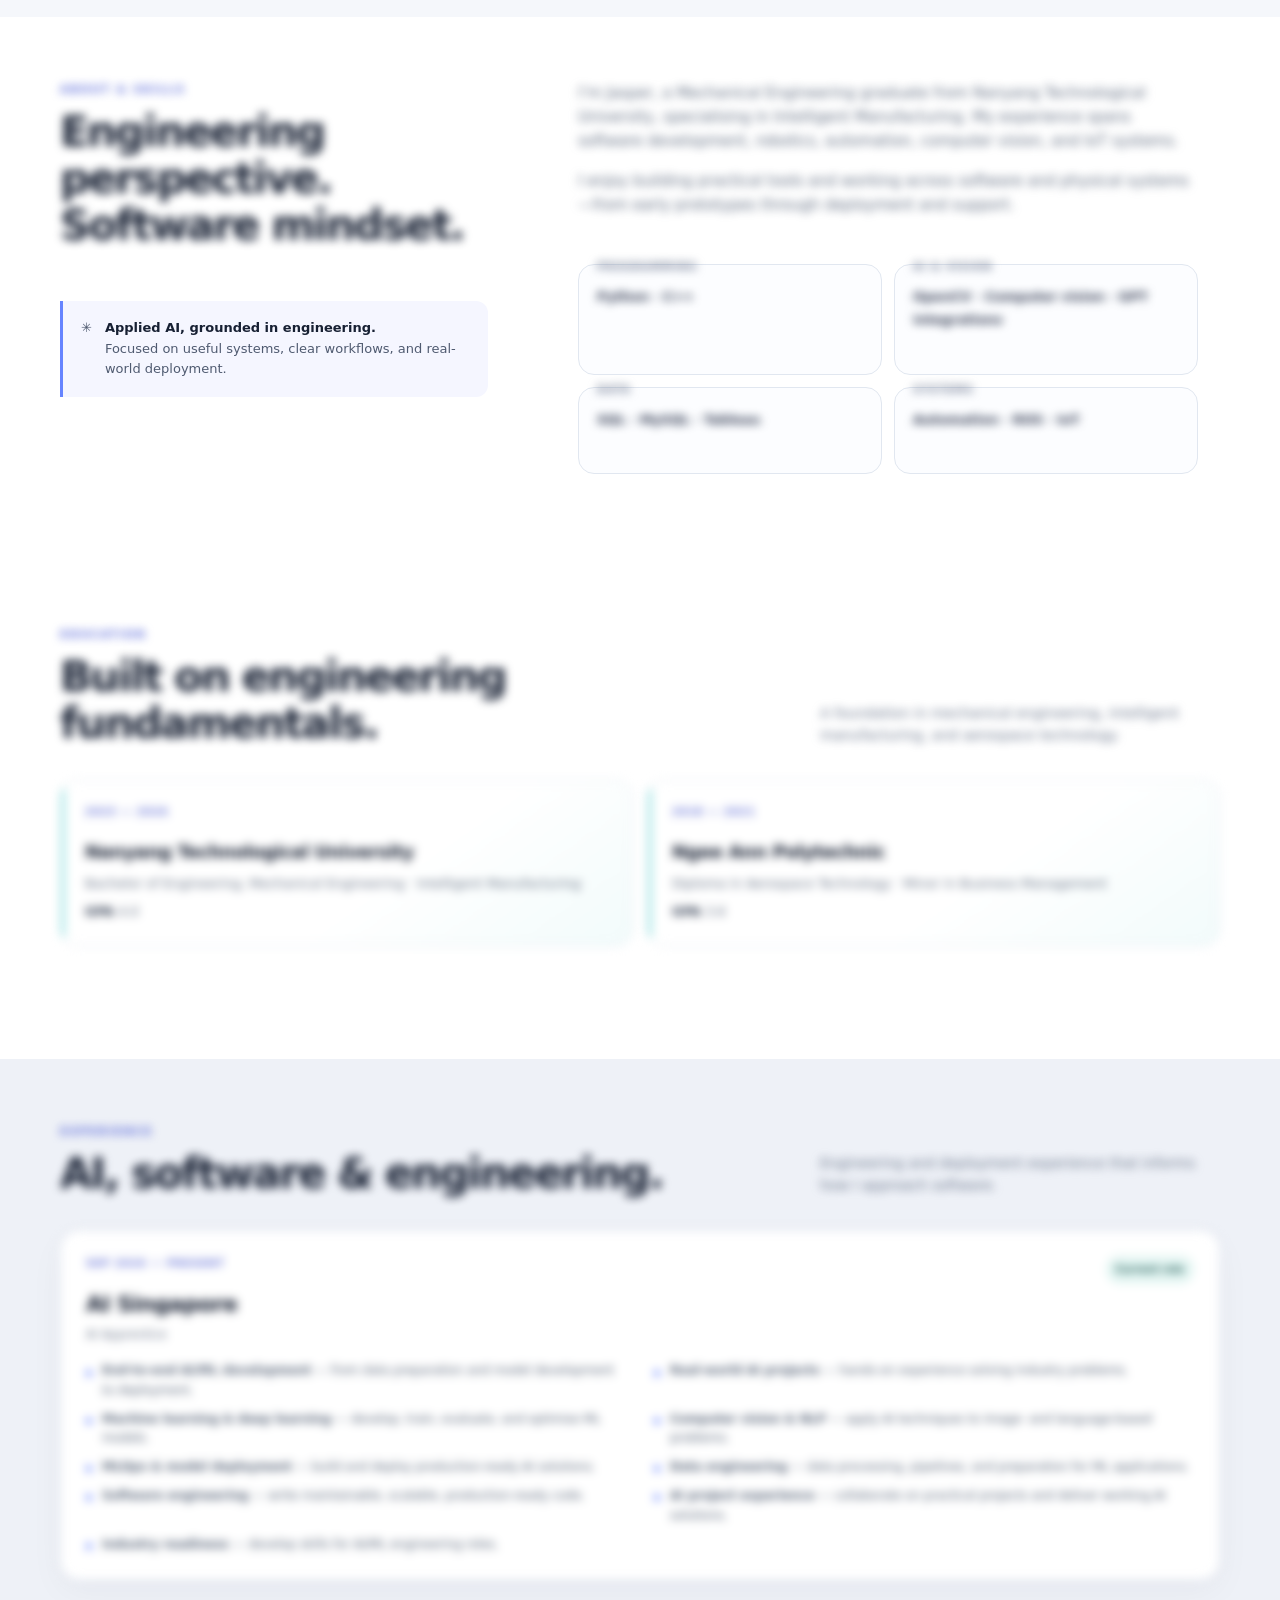
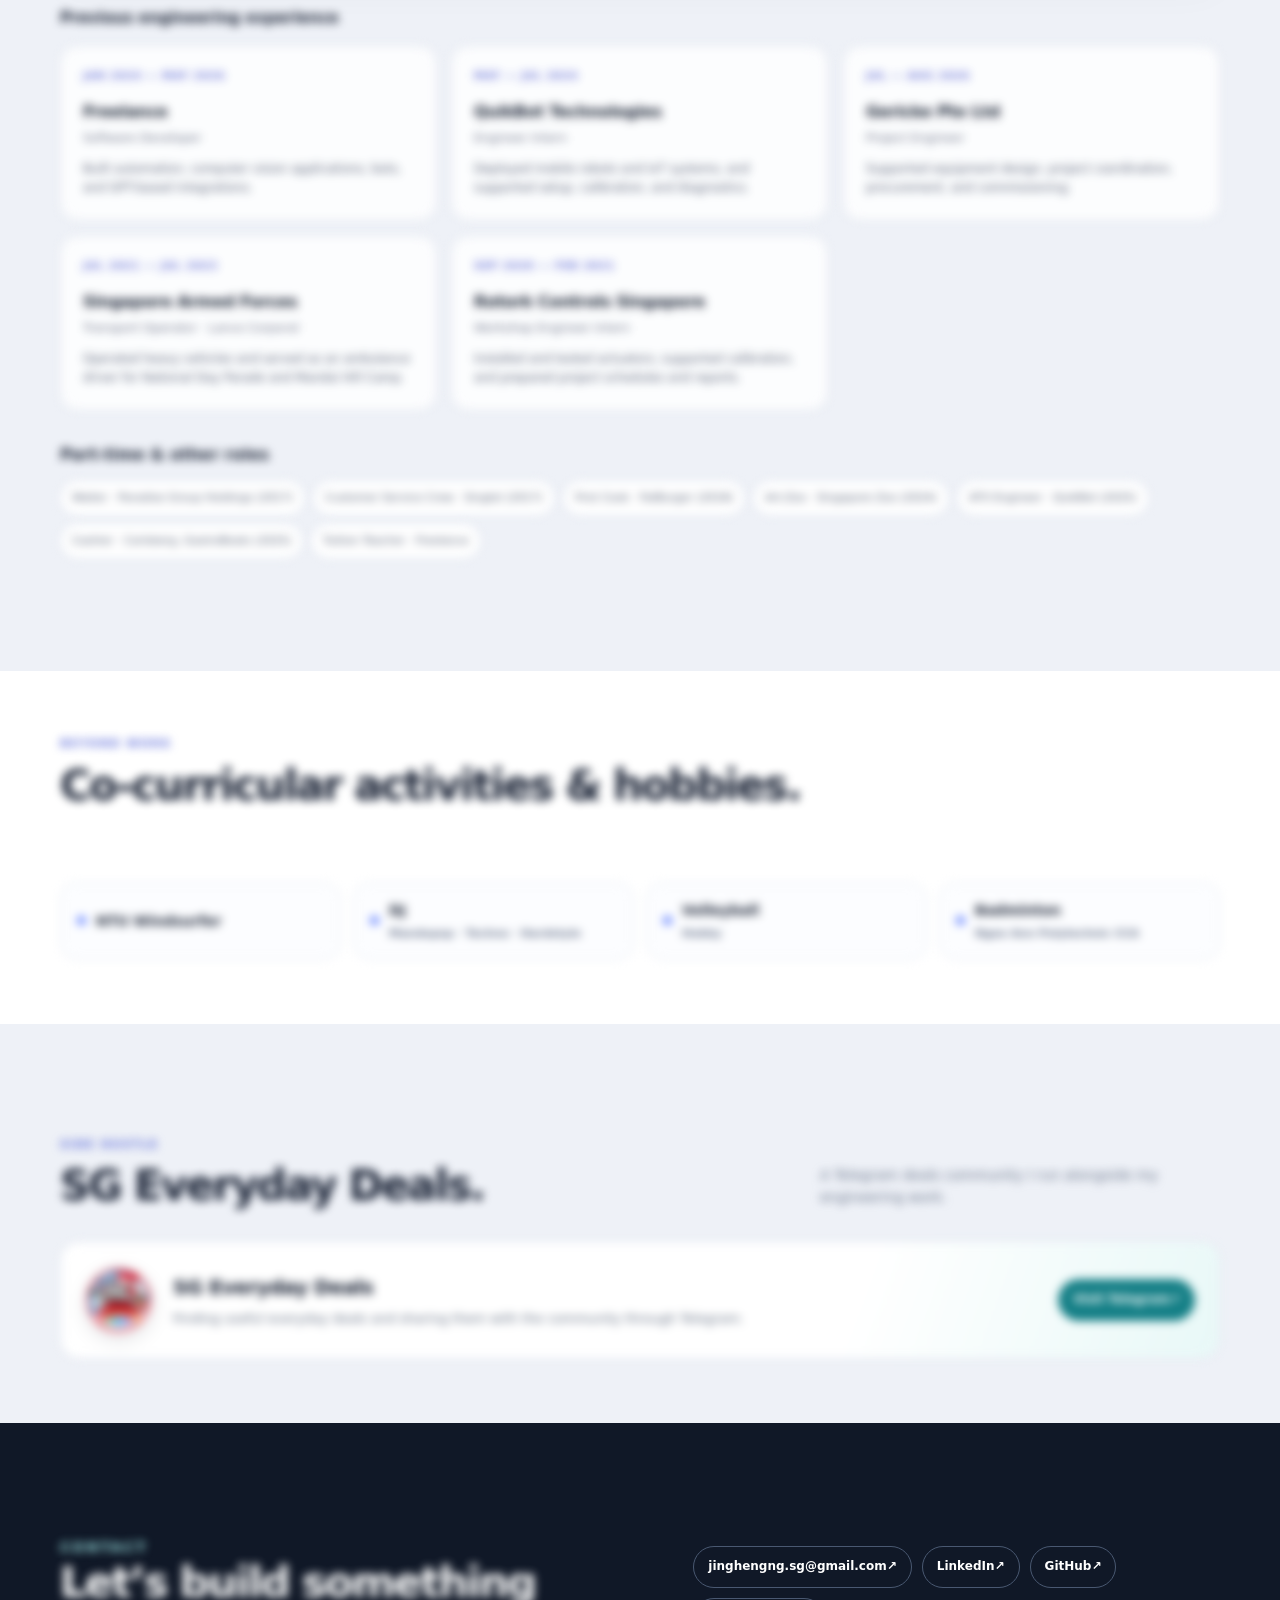
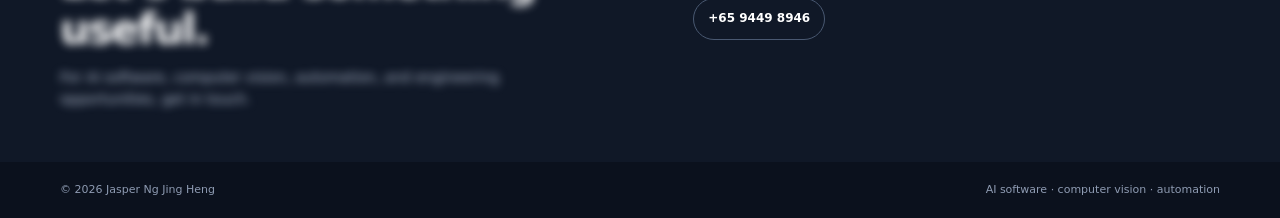
==== commit 155a68f7: "Link the portfolio email to Gmail" ====
--- a/index.html
+++ b/index.html
@@ -512,7 +512,7 @@
           <p>For AI software, computer vision, automation, and engineering opportunities, get in touch.</p>
         </div>
         <div class="contact-actions">
-          <a href="mailto:jinghengng.sg@gmail.com">Work email</a>
+          <a href="https://mail.google.com/mail/?view=cm&amp;fs=1&amp;to=jinghengng.sg%40gmail.com" target="_blank" rel="noopener noreferrer">jinghengng.sg@gmail.com <span aria-hidden="true">↗</span></a>
           <a href="https://www.linkedin.com/in/ng-jing-heng-541989167" target="_blank" rel="noopener noreferrer">LinkedIn <span aria-hidden="true">↗</span></a>
           <a href="https://github.com/Meowwwww111" target="_blank" rel="noopener noreferrer">GitHub <span aria-hidden="true">↗</span></a>
           <a href="tel:+6594498946">+65 9449 8946</a>
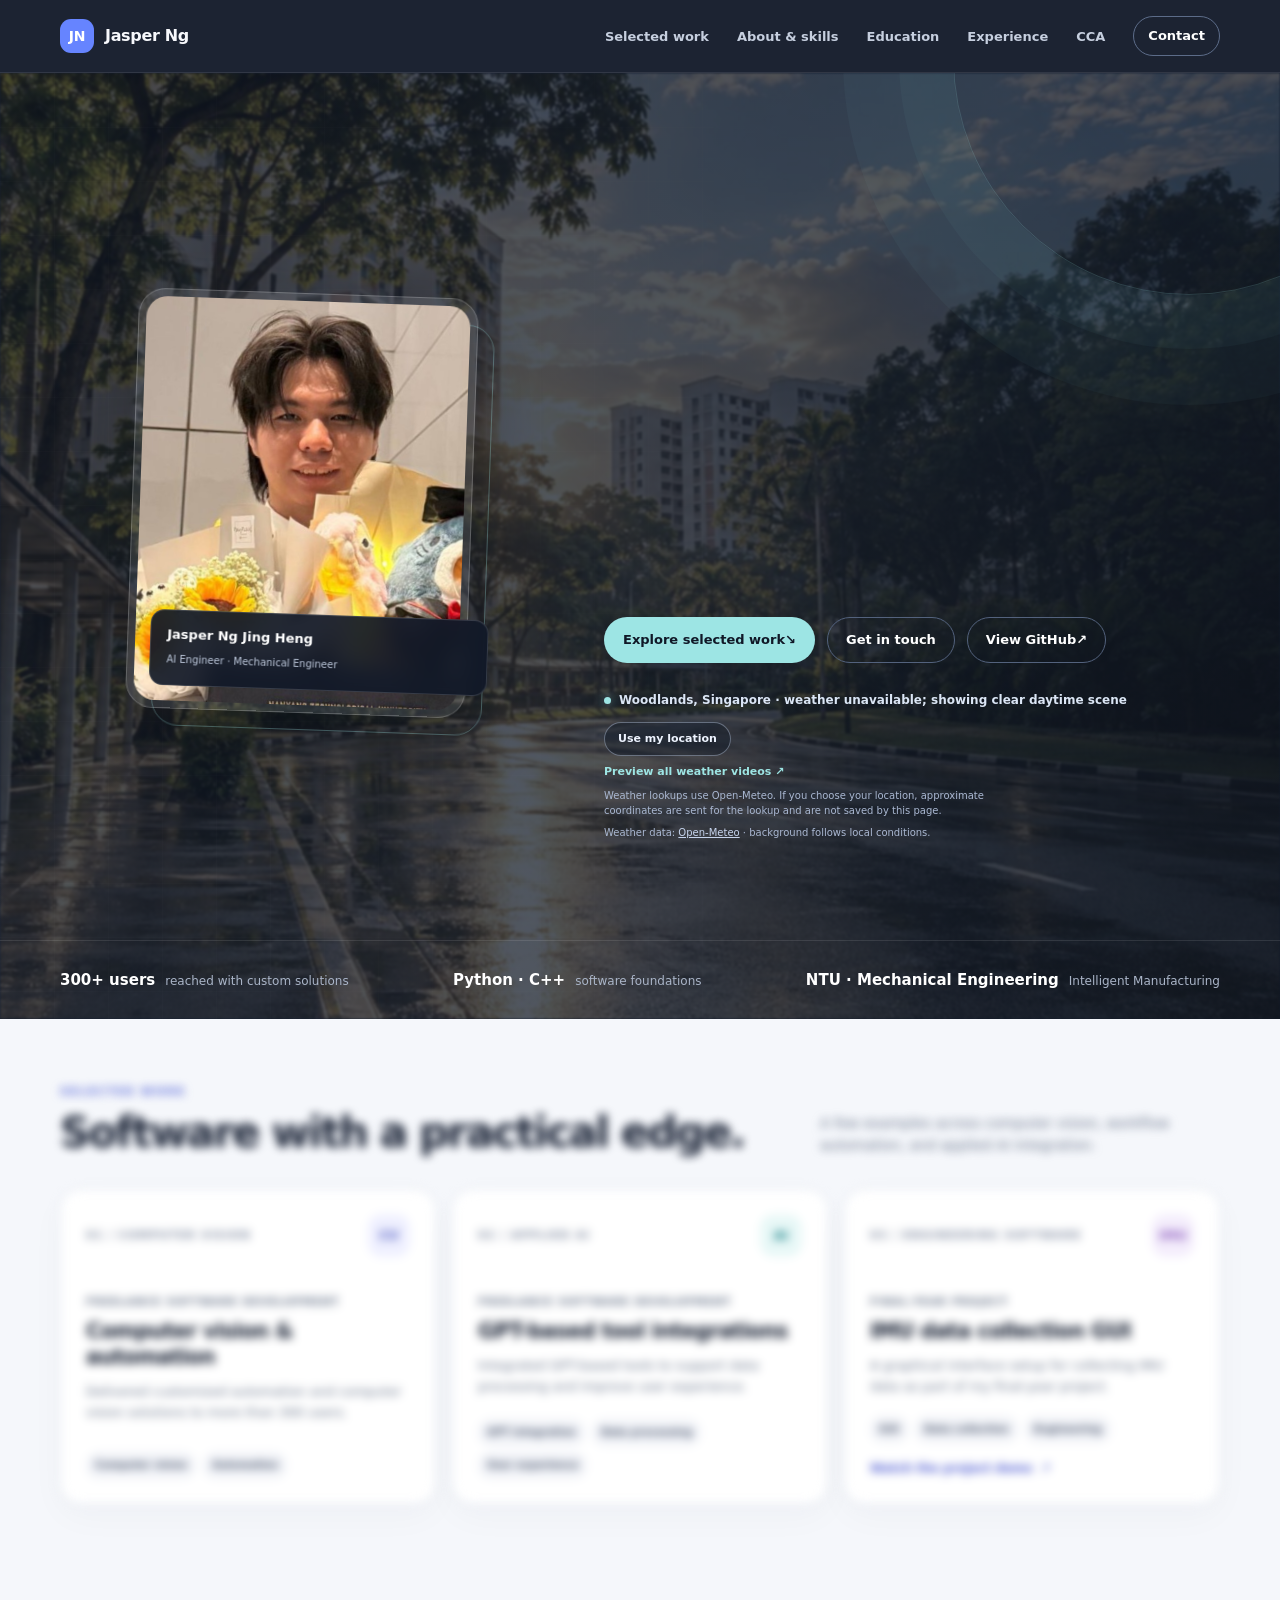
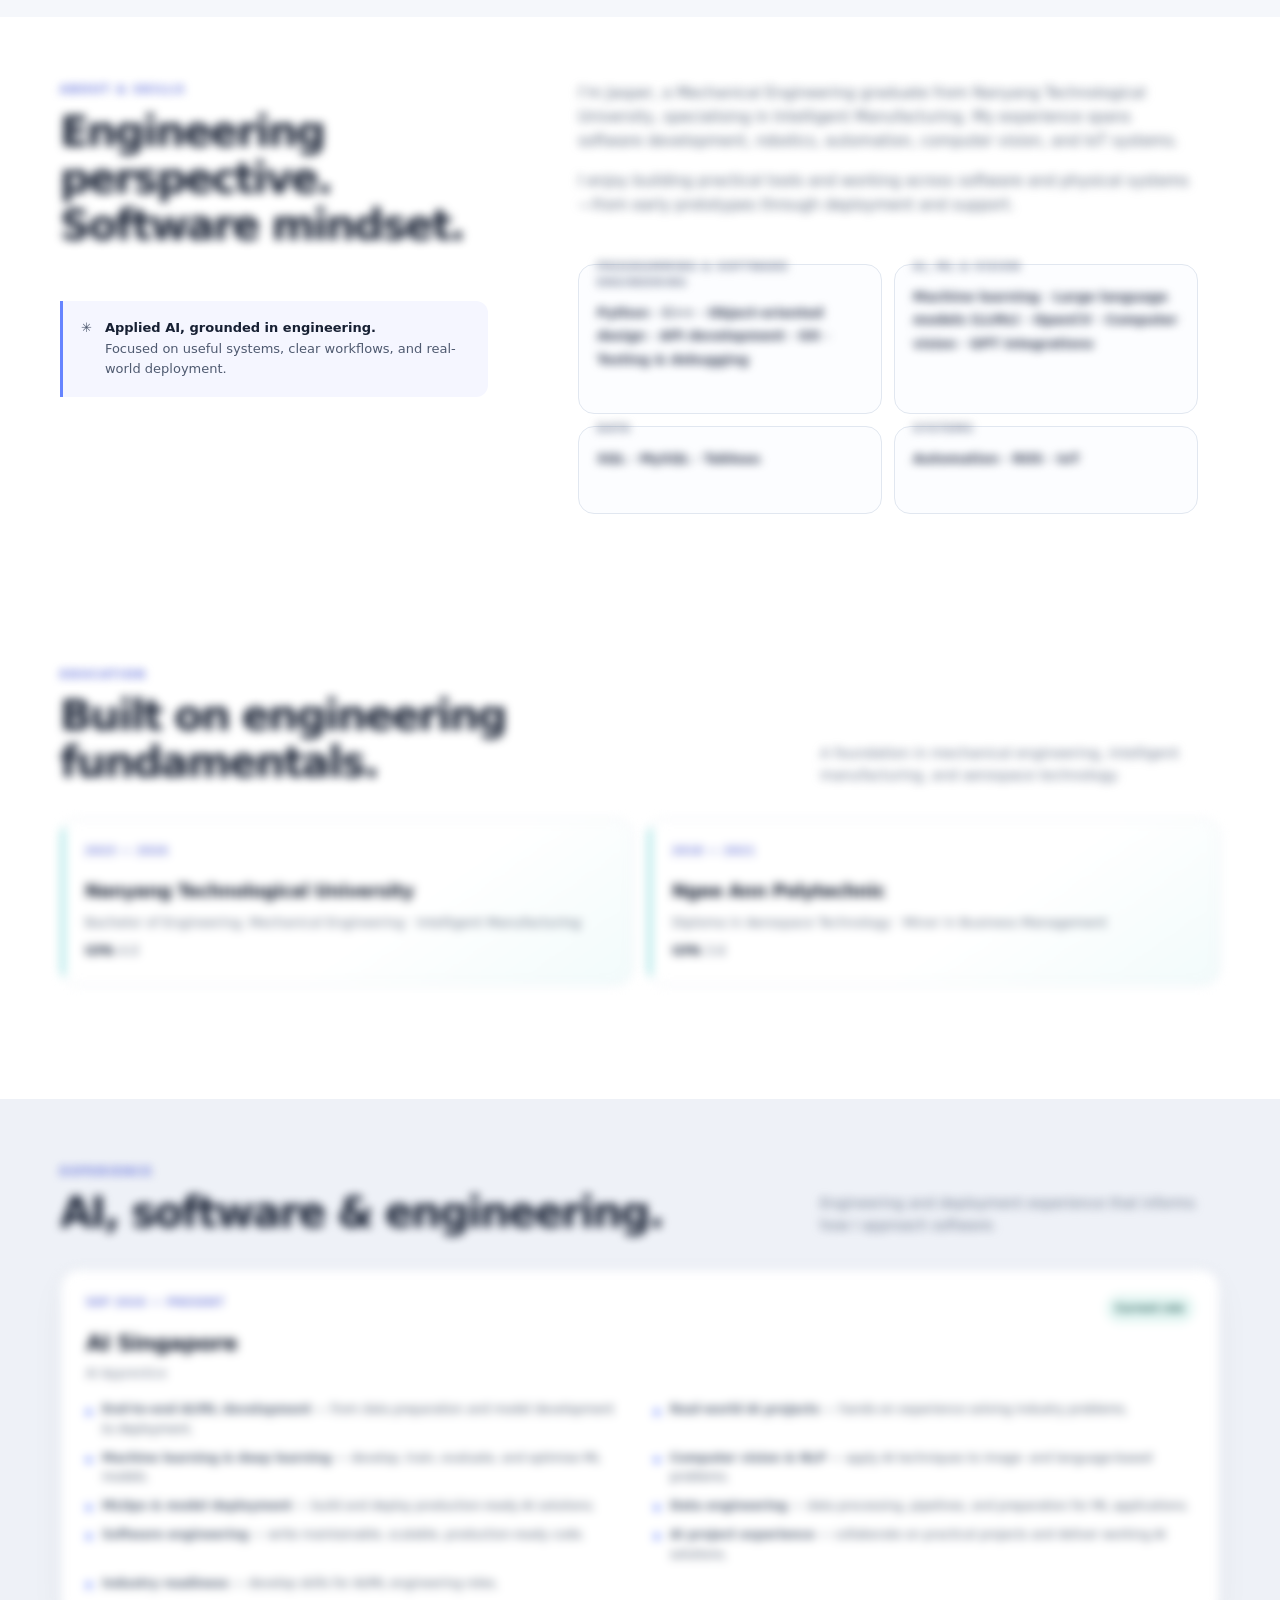
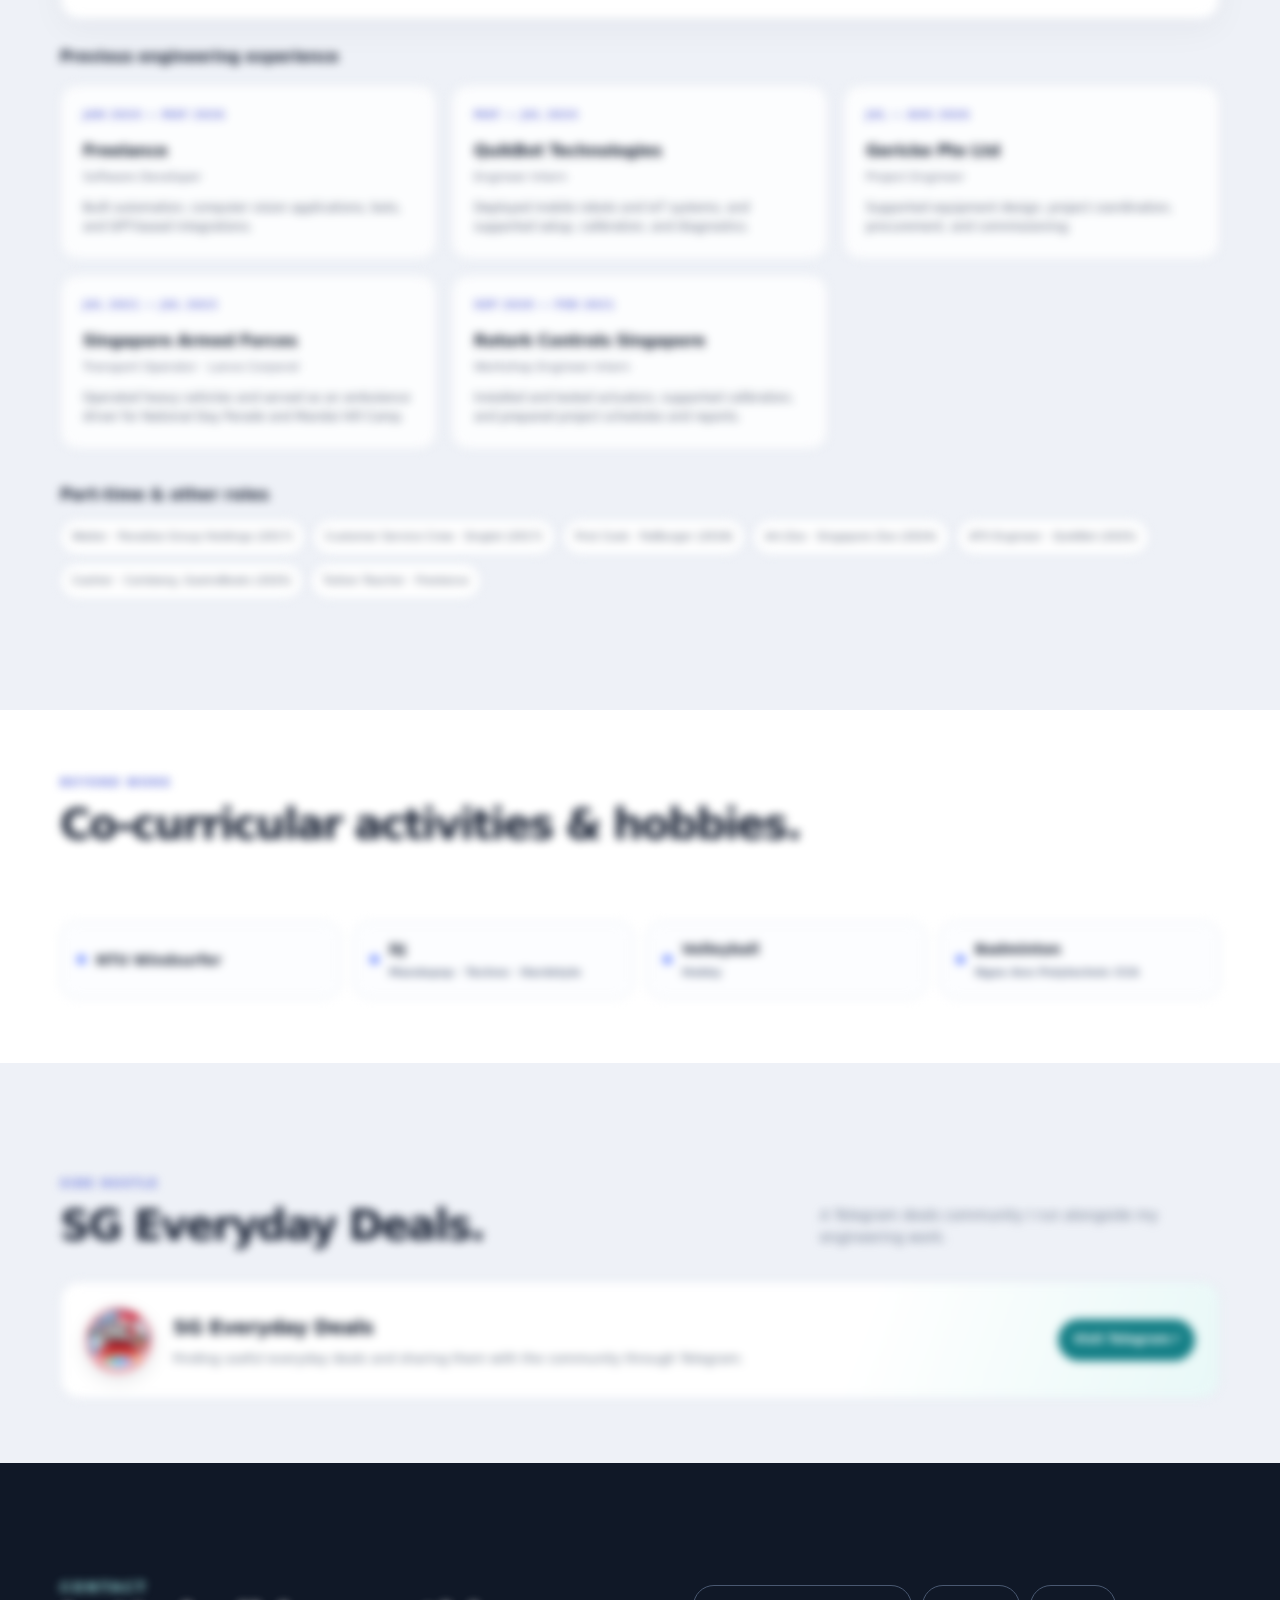
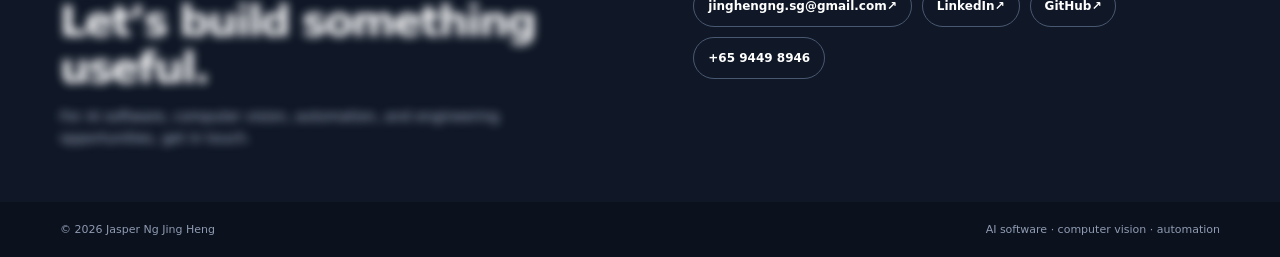
==== commit c04255d2: "Expand AI and software engineering skills" ====
--- a/index.html
+++ b/index.html
@@ -389,8 +389,8 @@
           <p>I’m Jasper, a Mechanical Engineering graduate from Nanyang Technological University, specialising in Intelligent Manufacturing. My experience spans software development, robotics, automation, computer vision, and IoT systems.</p>
           <p>I enjoy building practical tools and working across software and physical systems—from early prototypes through deployment and support.</p>
           <div class="skills" aria-label="Technical skills">
-            <div class="skill-group"><h3>Programming</h3><p>Python · C++</p></div>
-            <div class="skill-group"><h3>AI &amp; vision</h3><p>OpenCV · Computer vision · GPT integrations</p></div>
+            <div class="skill-group"><h3>Programming &amp; software engineering</h3><p>Python · C++ · Object-oriented design · API development · Git · Testing &amp; debugging</p></div>
+            <div class="skill-group"><h3>AI, ML &amp; vision</h3><p>Machine learning · Large language models (LLMs) · OpenCV · Computer vision · GPT integrations</p></div>
             <div class="skill-group"><h3>Data</h3><p>SQL · MySQL · Tableau</p></div>
             <div class="skill-group"><h3>Systems</h3><p>Automation · ROS · IoT</p></div>
           </div>
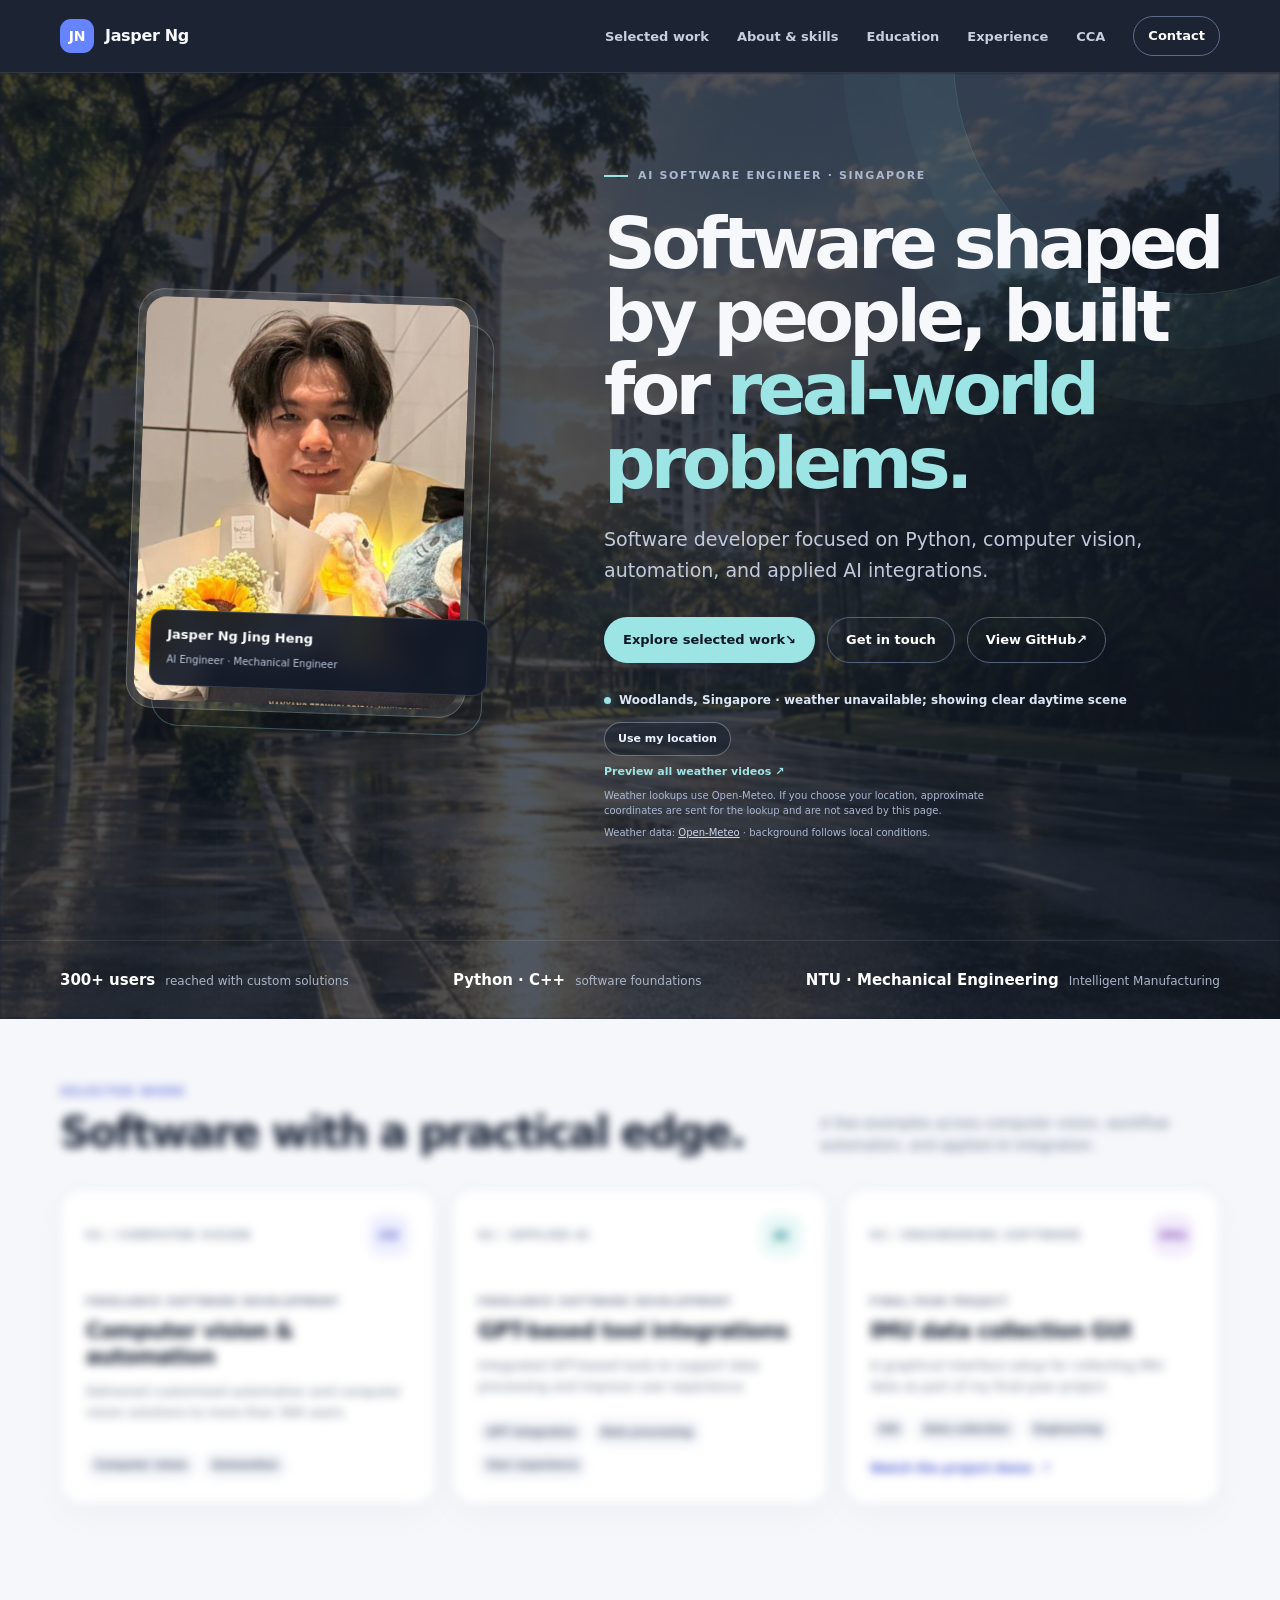
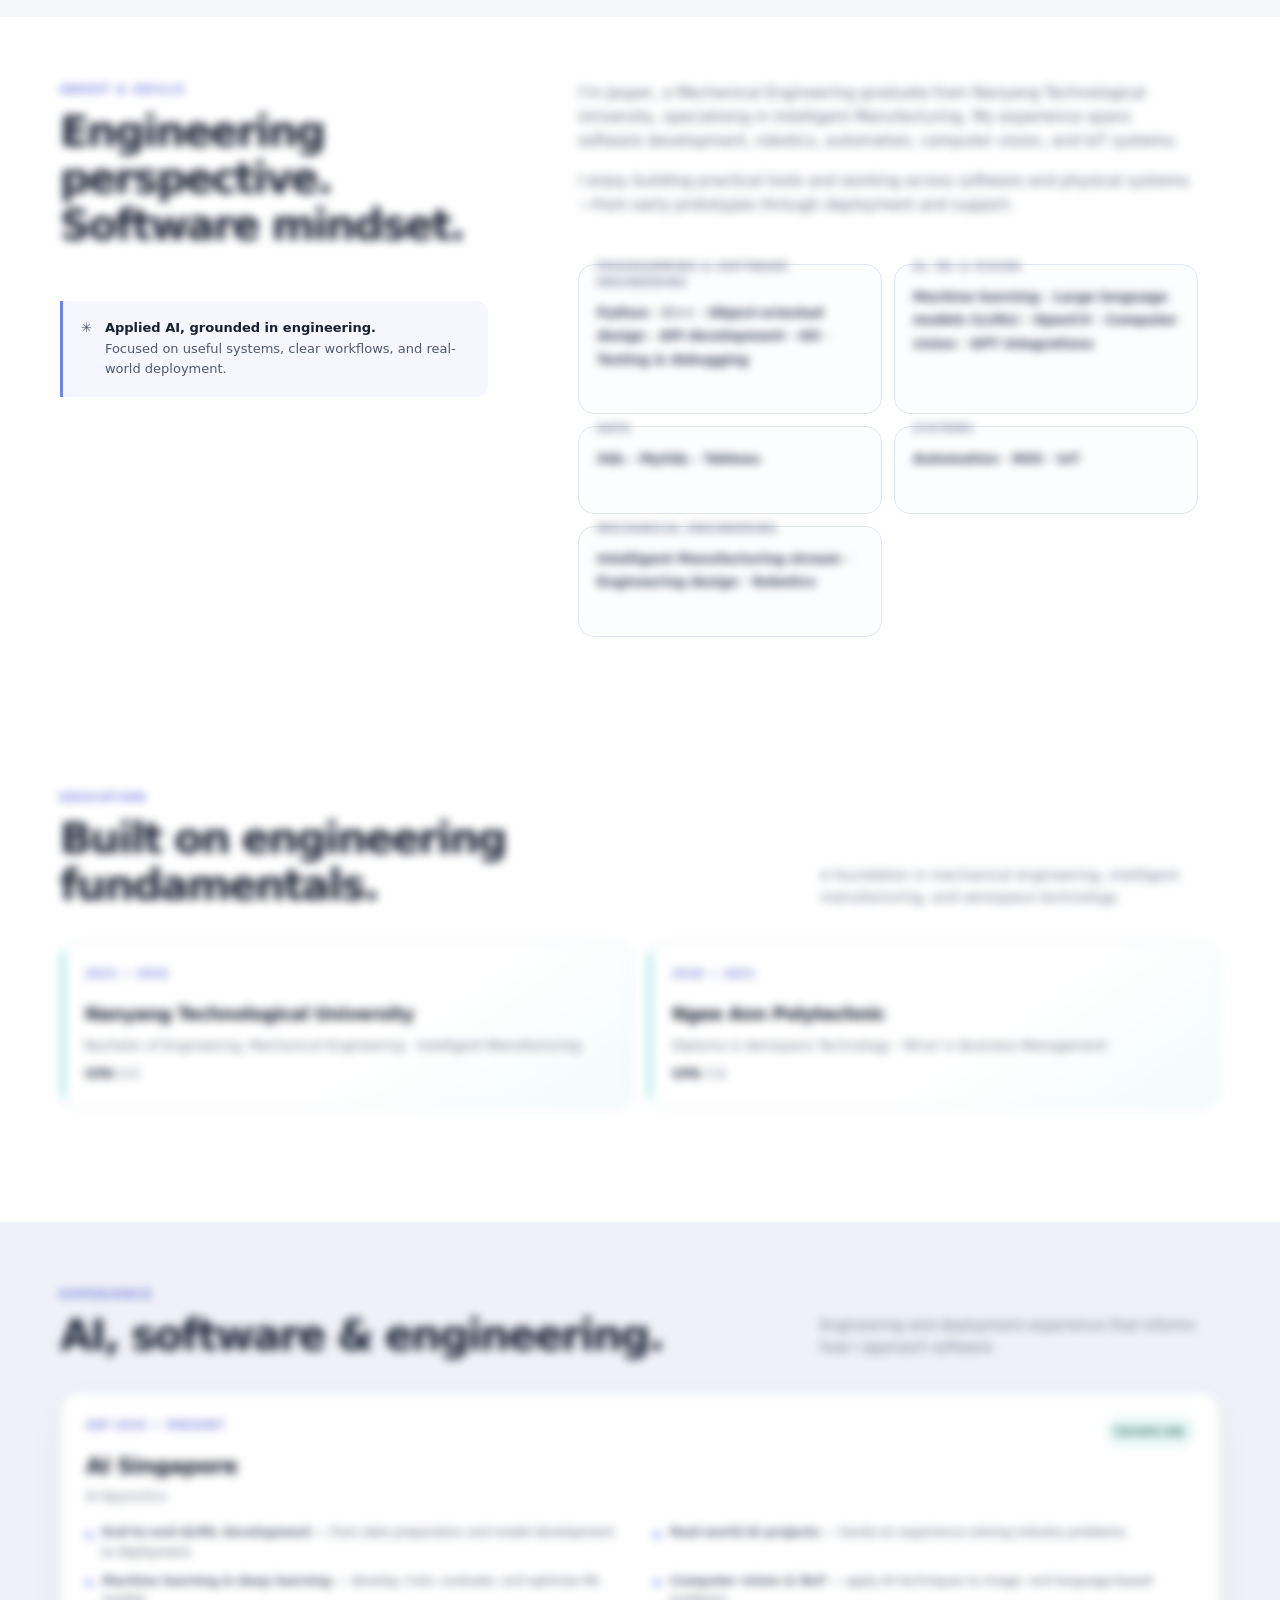
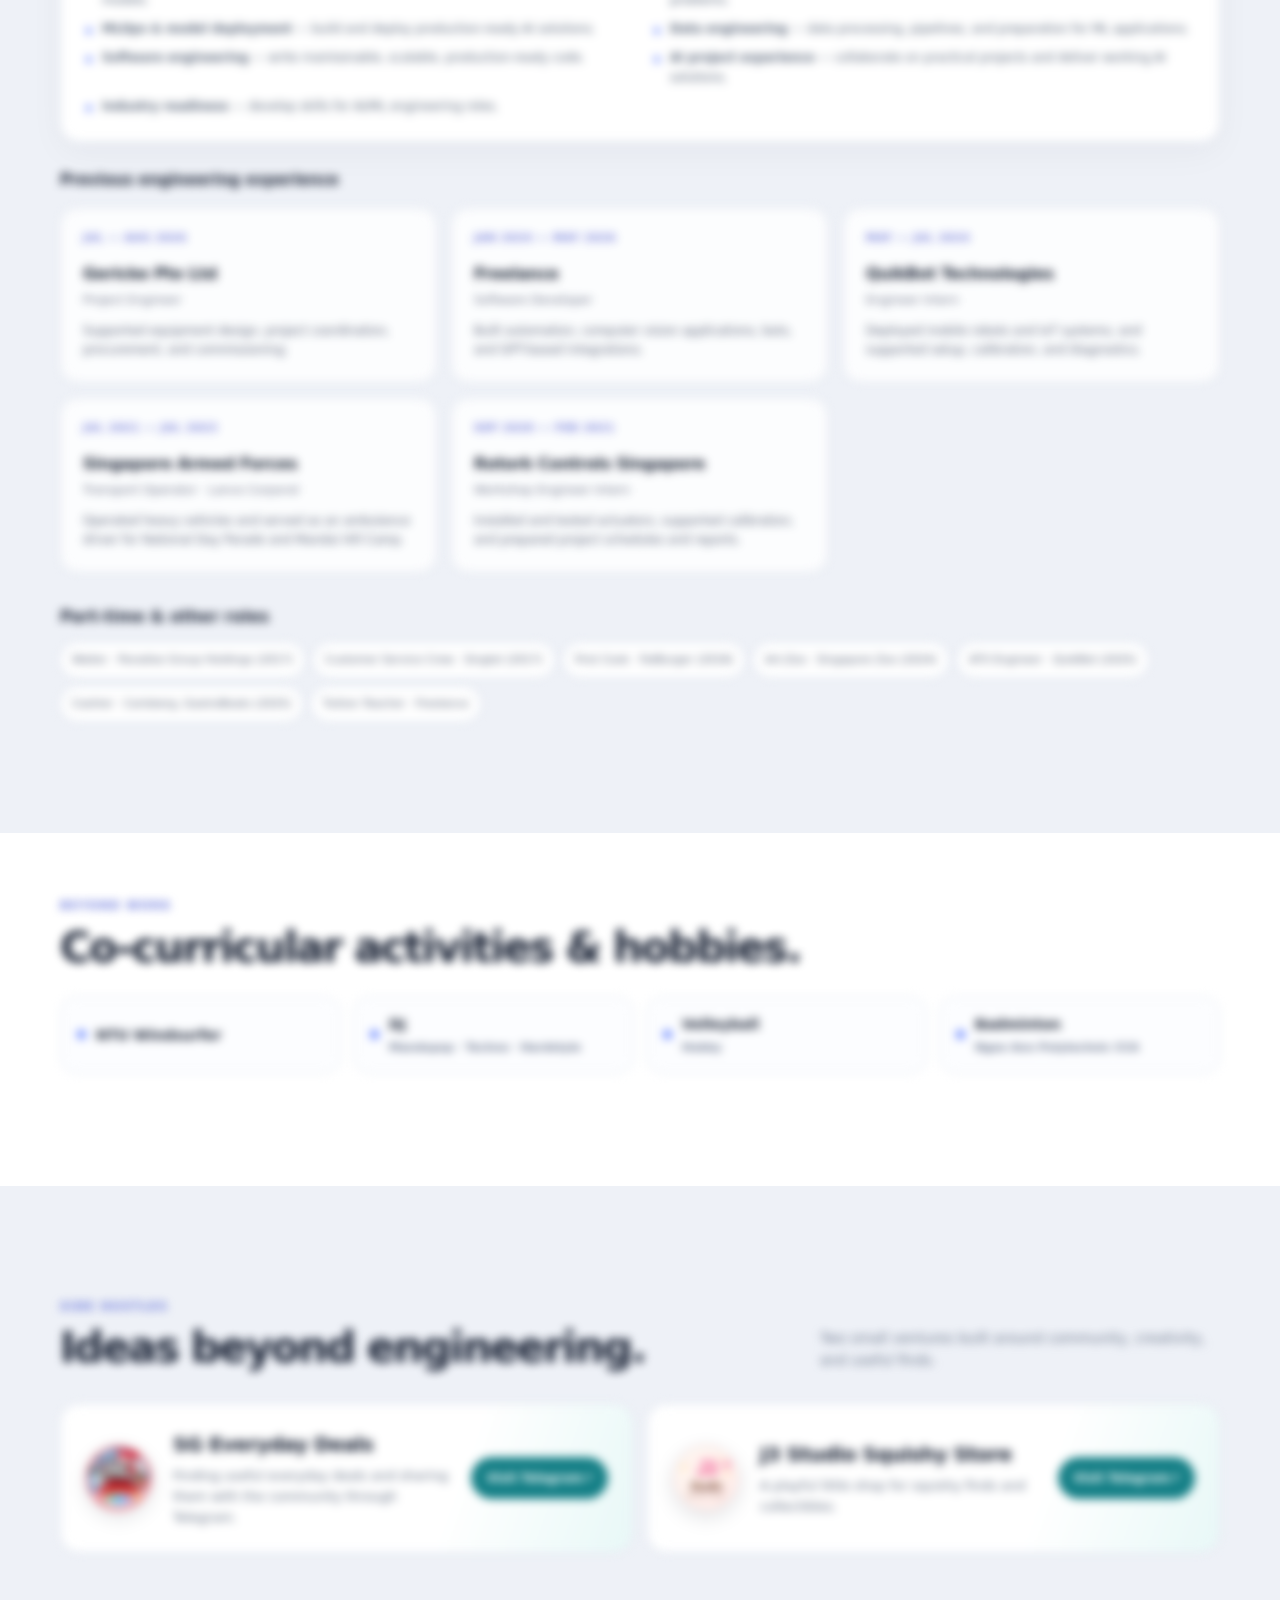
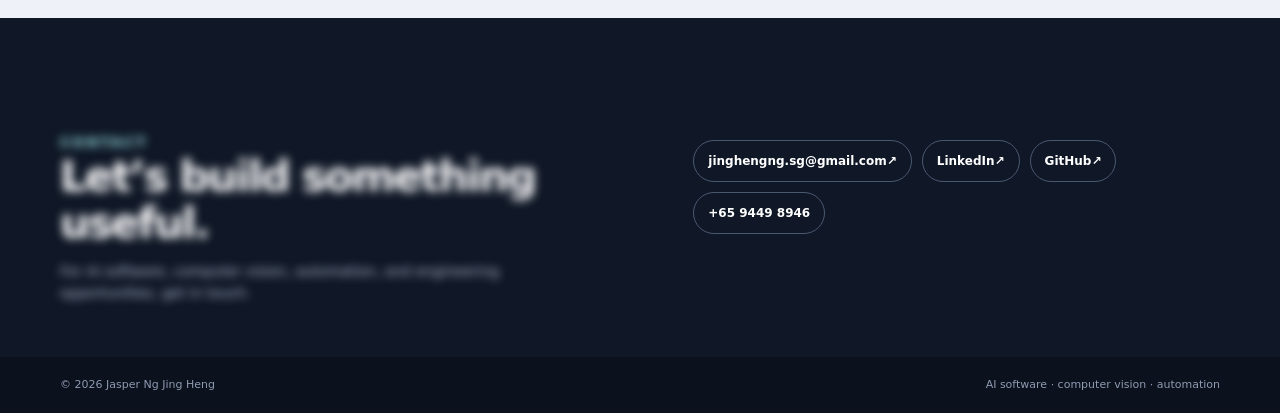
==== commit 4c311a41: "Sort experience and add engineering and shop details" ====
--- a/index.html
+++ b/index.html
@@ -143,8 +143,10 @@
     .education-gpa strong { color: #28344a; }
 
     .side-hustle-section { background: #eef1f7; }
-    .side-hustle-card { display: grid; grid-template-columns: auto 1fr auto; align-items: center; gap: 20px; margin-top: 24px; padding: 24px; border: 1px solid #dfe5ef; border-radius: 20px; background: linear-gradient(110deg, #fff 0%, #fff 68%, #e8f8f7 100%); }
+    .side-hustle-grid { display: grid; grid-template-columns: repeat(2, minmax(0, 1fr)); gap: 14px; margin-top: 24px; }
+    .side-hustle-card { display: grid; grid-template-columns: auto 1fr auto; align-items: center; gap: 20px; padding: 24px; border: 1px solid #dfe5ef; border-radius: 20px; background: linear-gradient(110deg, #fff 0%, #fff 68%, #e8f8f7 100%); }
     .side-hustle-logo { display: block; width: 68px; height: 68px; border: 1px solid #e3e8ef; border-radius: 50%; object-fit: cover; background: #fff; box-shadow: 0 6px 18px rgb(23 32 51 / 12%); transition: transform .3s cubic-bezier(.2,.75,.25,1); }
+    .side-hustle-logo--squishy { background: #fff2ef; }
     .side-hustle-card:hover .side-hustle-logo { transform: rotate(-6deg) scale(1.06); }
     .side-hustle-card h3 { margin: 0; font-size: 20px; letter-spacing: -.03em; }
     .side-hustle-card p { max-width: 590px; margin: 6px 0 0; color: #606c80; font-size: 13px; }
@@ -248,6 +250,7 @@
       .project-card, .project-card:last-child { grid-column: auto; min-height: 270px; }
       .project-top { margin-bottom: 29px; }
       .about-grid { grid-template-columns: 1fr; gap: 23px; }
+      .side-hustle-grid { grid-template-columns: 1fr; }
       .side-hustle-card { grid-template-columns: auto 1fr; gap: 14px; padding: 19px; }
       .side-hustle-link { grid-column: 1 / -1; justify-content: center; }
       .skills { grid-template-columns: 1fr; }
@@ -393,6 +396,7 @@
             <div class="skill-group"><h3>AI, ML &amp; vision</h3><p>Machine learning · Large language models (LLMs) · OpenCV · Computer vision · GPT integrations</p></div>
             <div class="skill-group"><h3>Data</h3><p>SQL · MySQL · Tableau</p></div>
             <div class="skill-group"><h3>Systems</h3><p>Automation · ROS · IoT</p></div>
+            <div class="skill-group"><h3>Mechanical engineering</h3><p>Intelligent Manufacturing stream · Engineering design · Robotics</p></div>
           </div>
         </div>
       </div>
@@ -447,6 +451,11 @@
         <h3 class="history-heading">Previous engineering experience</h3>
         <div class="experience-list">
           <article class="experience-card">
+            <p class="experience-date">Jul — Aug 2026</p>
+            <h3>Gericke Pte Ltd</h3><p class="experience-role">Project Engineer</p>
+            <p>Supported equipment design, project coordination, procurement, and commissioning.</p>
+          </article>
+          <article class="experience-card">
             <p class="experience-date">Jan 2024 — May 2026</p>
             <h3>Freelance</h3><p class="experience-role">Software Developer</p>
             <p>Built automation, computer vision applications, bots, and GPT-based integrations.</p>
@@ -455,11 +464,6 @@
             <p class="experience-date">May — Jul 2024</p>
             <h3>QuikBot Technologies</h3><p class="experience-role">Engineer Intern</p>
             <p>Deployed mobile robots and IoT systems, and supported setup, calibration, and diagnostics.</p>
-          </article>
-          <article class="experience-card">
-            <p class="experience-date">Jul — Aug 2026</p>
-            <h3>Gericke Pte Ltd</h3><p class="experience-role">Project Engineer</p>
-            <p>Supported equipment design, project coordination, procurement, and commissioning.</p>
           </article>
           <article class="experience-card">
             <p class="experience-date">Jul 2021 — Jul 2023</p>
@@ -493,14 +497,21 @@
     <section class="side-hustle-section" id="side-hustle" aria-labelledby="side-hustle-title">
       <div class="wrap">
         <div class="section-heading">
-          <div><p class="section-kicker">Side hustle</p><h2 id="side-hustle-title">SG Everyday Deals.</h2></div>
-          <p class="section-intro">A Telegram deals community I run alongside my engineering work.</p>
-        </div>
-        <article class="side-hustle-card">
-          <img class="side-hustle-logo" src="sg-everyday-deals-logo.jpg" alt="SG Everyday Deals logo" width="640" height="640" loading="lazy" decoding="async">
-          <div><h3>SG Everyday Deals</h3><p>Finding useful everyday deals and sharing them with the community through Telegram.</p></div>
-          <a class="side-hustle-link" href="https://t.me/SGEverydayDeals" target="_blank" rel="noopener noreferrer" aria-label="Open SG Everyday Deals on Telegram">Visit Telegram <span aria-hidden="true">↗</span></a>
-        </article>
+          <div><p class="section-kicker">Side hustles</p><h2 id="side-hustle-title">Ideas beyond engineering.</h2></div>
+          <p class="section-intro">Two small ventures built around community, creativity, and useful finds.</p>
+        </div>
+        <div class="side-hustle-grid">
+          <article class="side-hustle-card">
+            <img class="side-hustle-logo" src="sg-everyday-deals-logo.jpg" alt="SG Everyday Deals logo" width="640" height="640" loading="lazy" decoding="async">
+            <div><h3>SG Everyday Deals</h3><p>Finding useful everyday deals and sharing them with the community through Telegram.</p></div>
+            <a class="side-hustle-link" href="https://t.me/SGEverydayDeals" target="_blank" rel="noopener noreferrer" aria-label="Open SG Everyday Deals on Telegram">Visit Telegram <span aria-hidden="true">↗</span></a>
+          </article>
+          <article class="side-hustle-card">
+            <img class="side-hustle-logo side-hustle-logo--squishy" src="j3-studio-squishy-store.svg" alt="J3 Studio Squishy Store logo" width="640" height="640" loading="lazy" decoding="async">
+            <div><h3>J3 Studio Squishy Store</h3><p>A playful little shop for squishy finds and collectibles.</p></div>
+            <a class="side-hustle-link" href="https://t.me/j3studioo" target="_blank" rel="noopener noreferrer" aria-label="Visit J3 Studio Squishy Store on Telegram">Visit Telegram <span aria-hidden="true">↗</span></a>
+          </article>
+        </div>
       </div>
     </section>
 
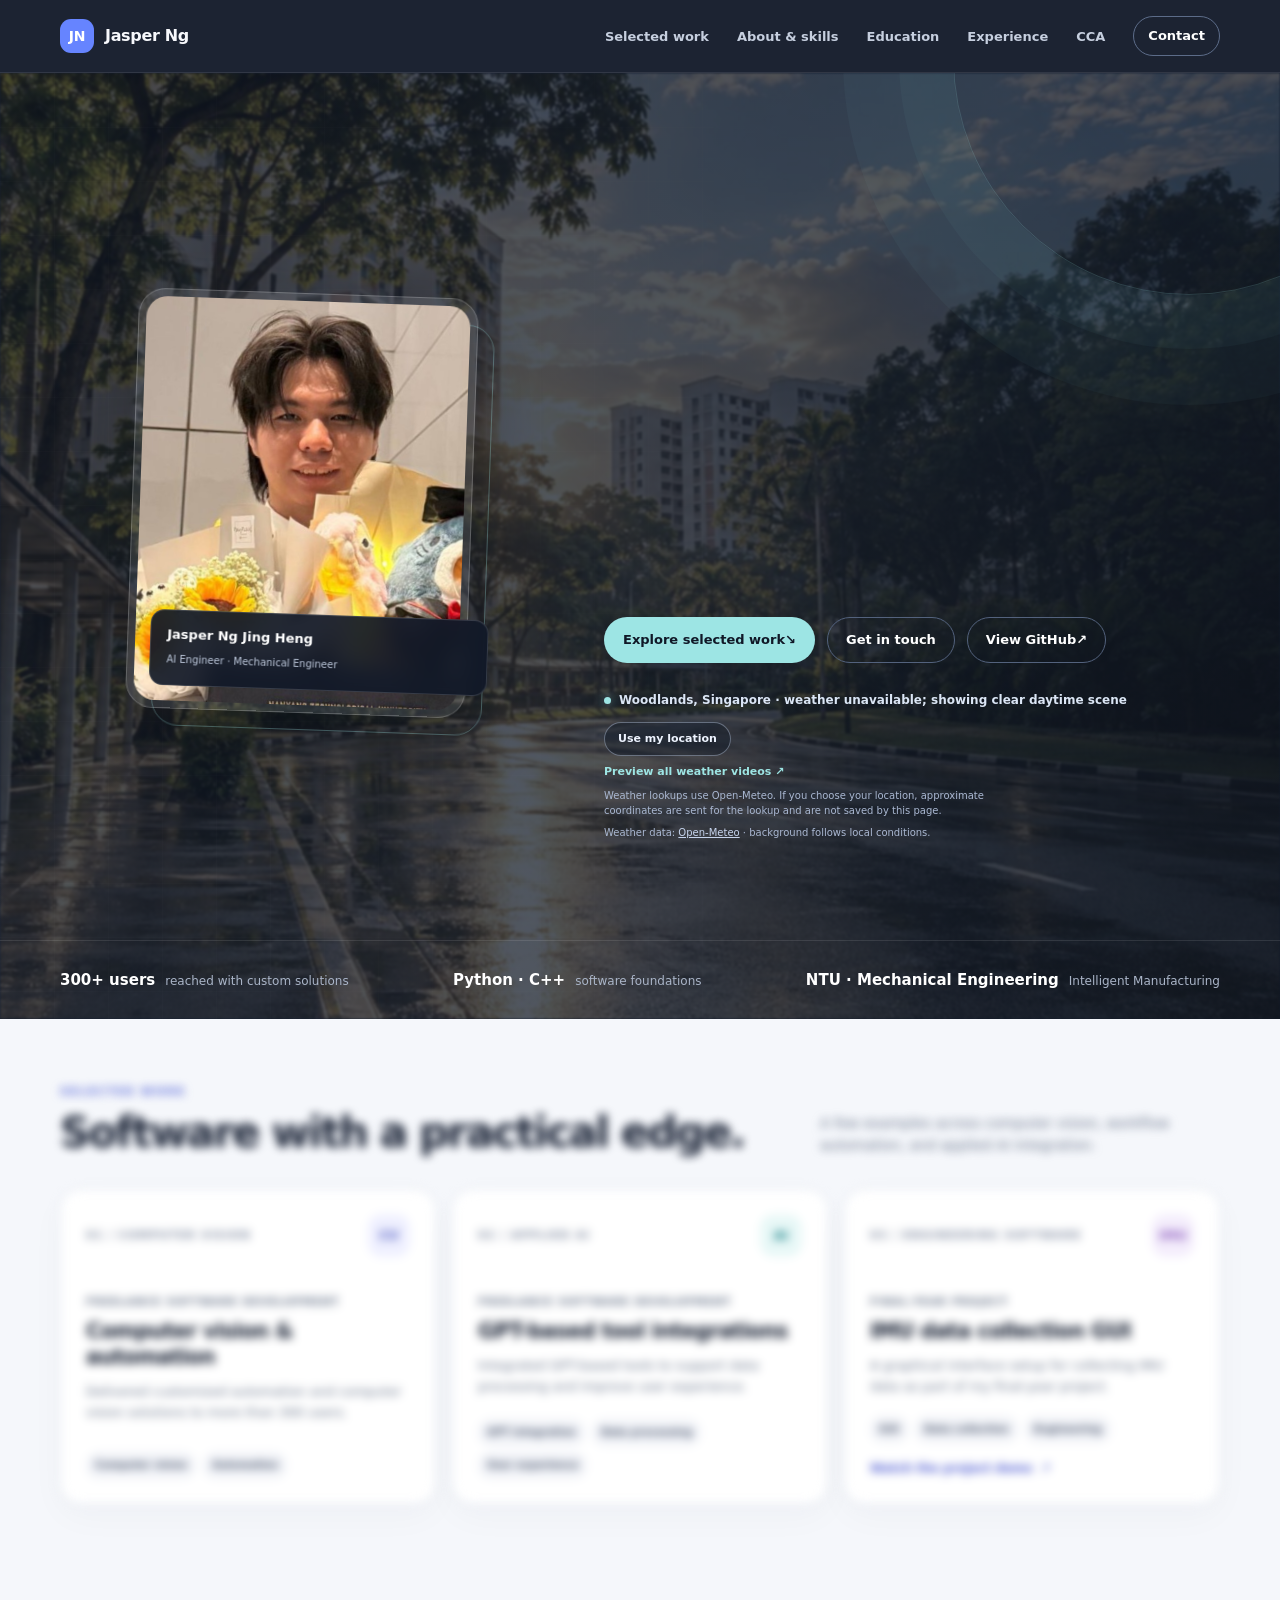
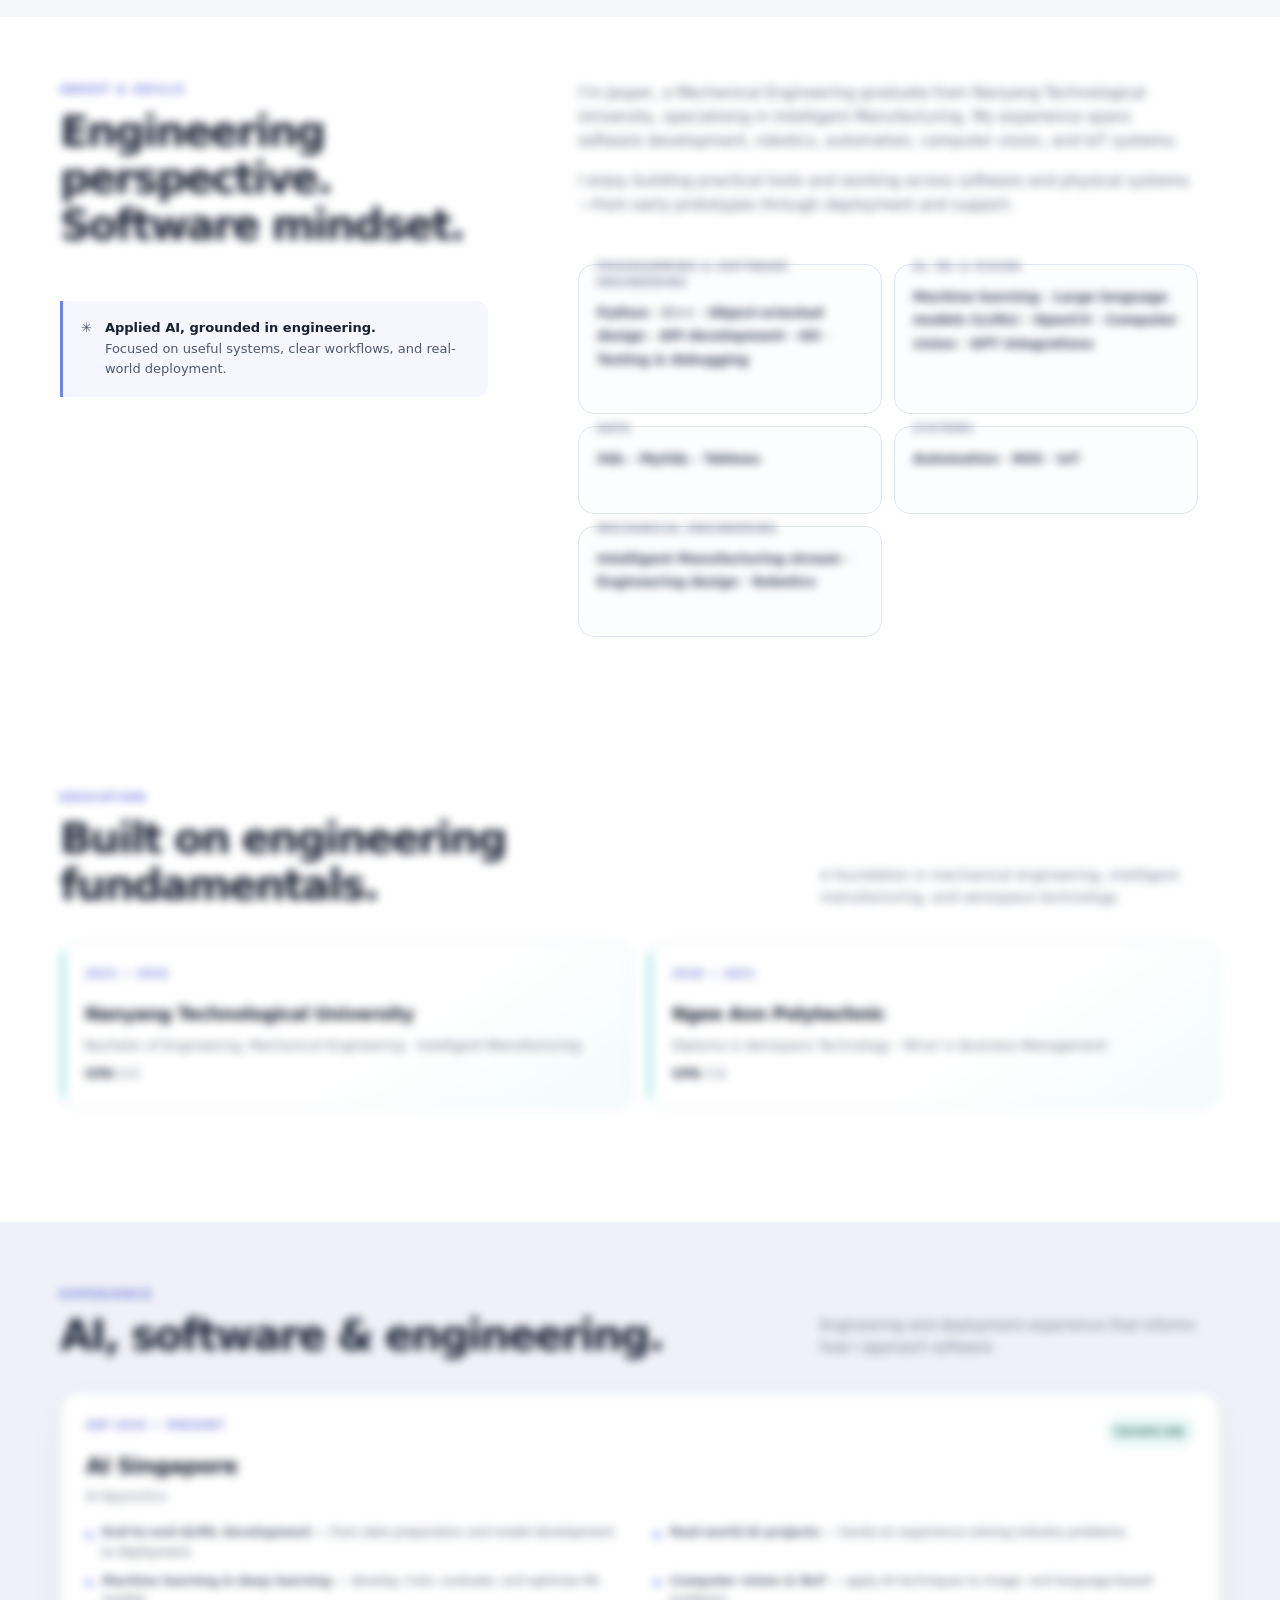
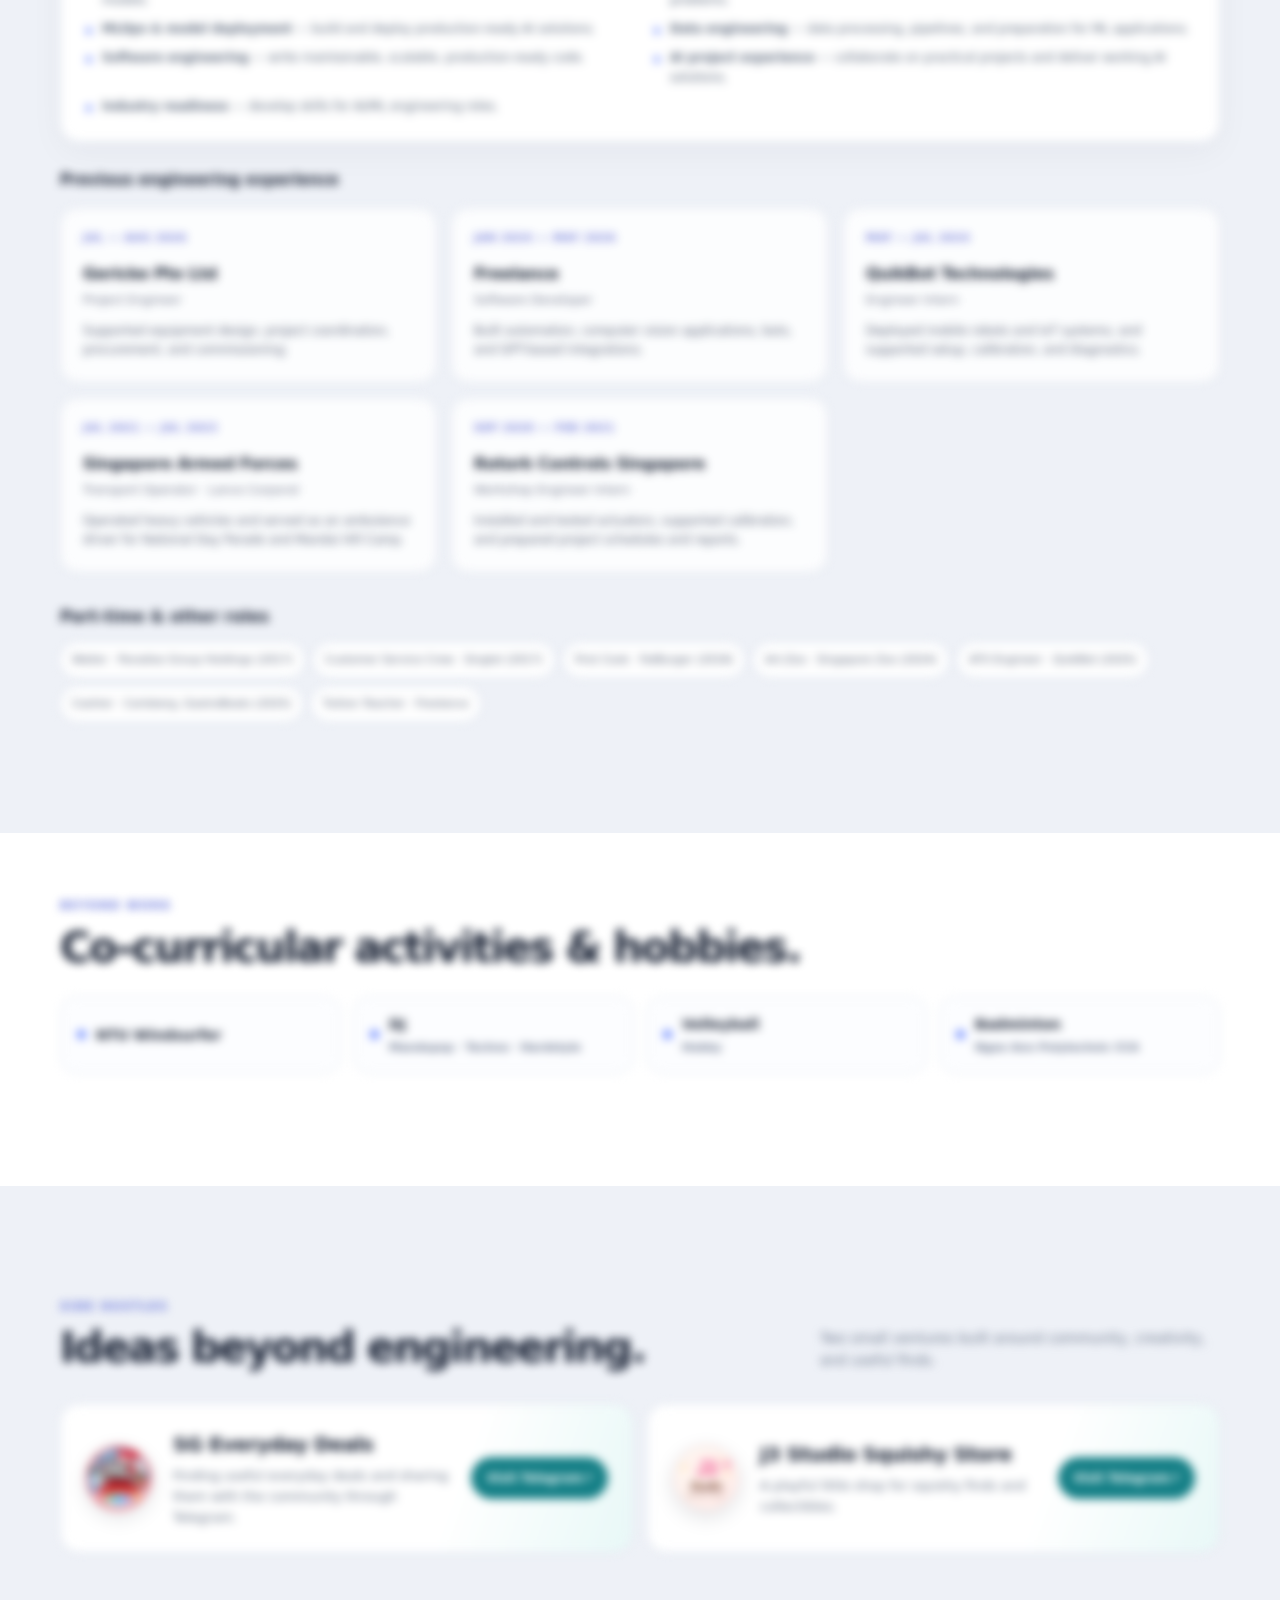
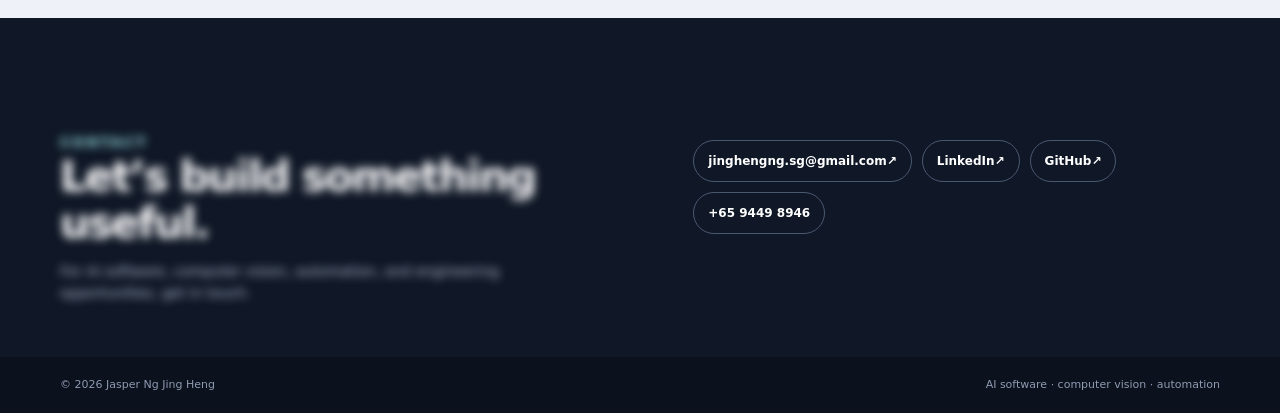
==== commit 33df28e7: "Improve responsive side hustle cards" ====
--- a/index.html
+++ b/index.html
@@ -153,6 +153,7 @@
     .side-hustle-link { display: inline-flex; align-items: center; min-height: 42px; padding: 0 15px; border-radius: 999px; color: white; background: #147f86; text-decoration: none; font-size: 12px; font-weight: 800; white-space: nowrap; transition: transform .2s ease, background .2s ease, box-shadow .2s ease; }
     .side-hustle-link:hover, .side-hustle-link:focus-visible { transform: translateY(-3px); background: #106a70; box-shadow: 0 9px 18px rgb(20 127 134 / 25%); }
     .side-hustle-link:active { transform: translateY(1px) scale(.97); }
+    @media (max-width: 960px) { .side-hustle-grid { grid-template-columns: 1fr; } }
 
     .scroll-reveal { opacity: 0; translate: 0 28px; rotate: x -7deg; filter: blur(5px); transform-origin: center; backface-visibility: hidden; transition: opacity .48s ease, translate .62s cubic-bezier(.2,.75,.25,1), rotate .62s cubic-bezier(.2,.75,.25,1), filter .48s ease; transition-delay: var(--reveal-delay, 0ms); }
     .scroll-reveal[data-reveal-state="visible"] { opacity: 1; translate: 0 0; rotate: x 0deg; filter: blur(0); }
